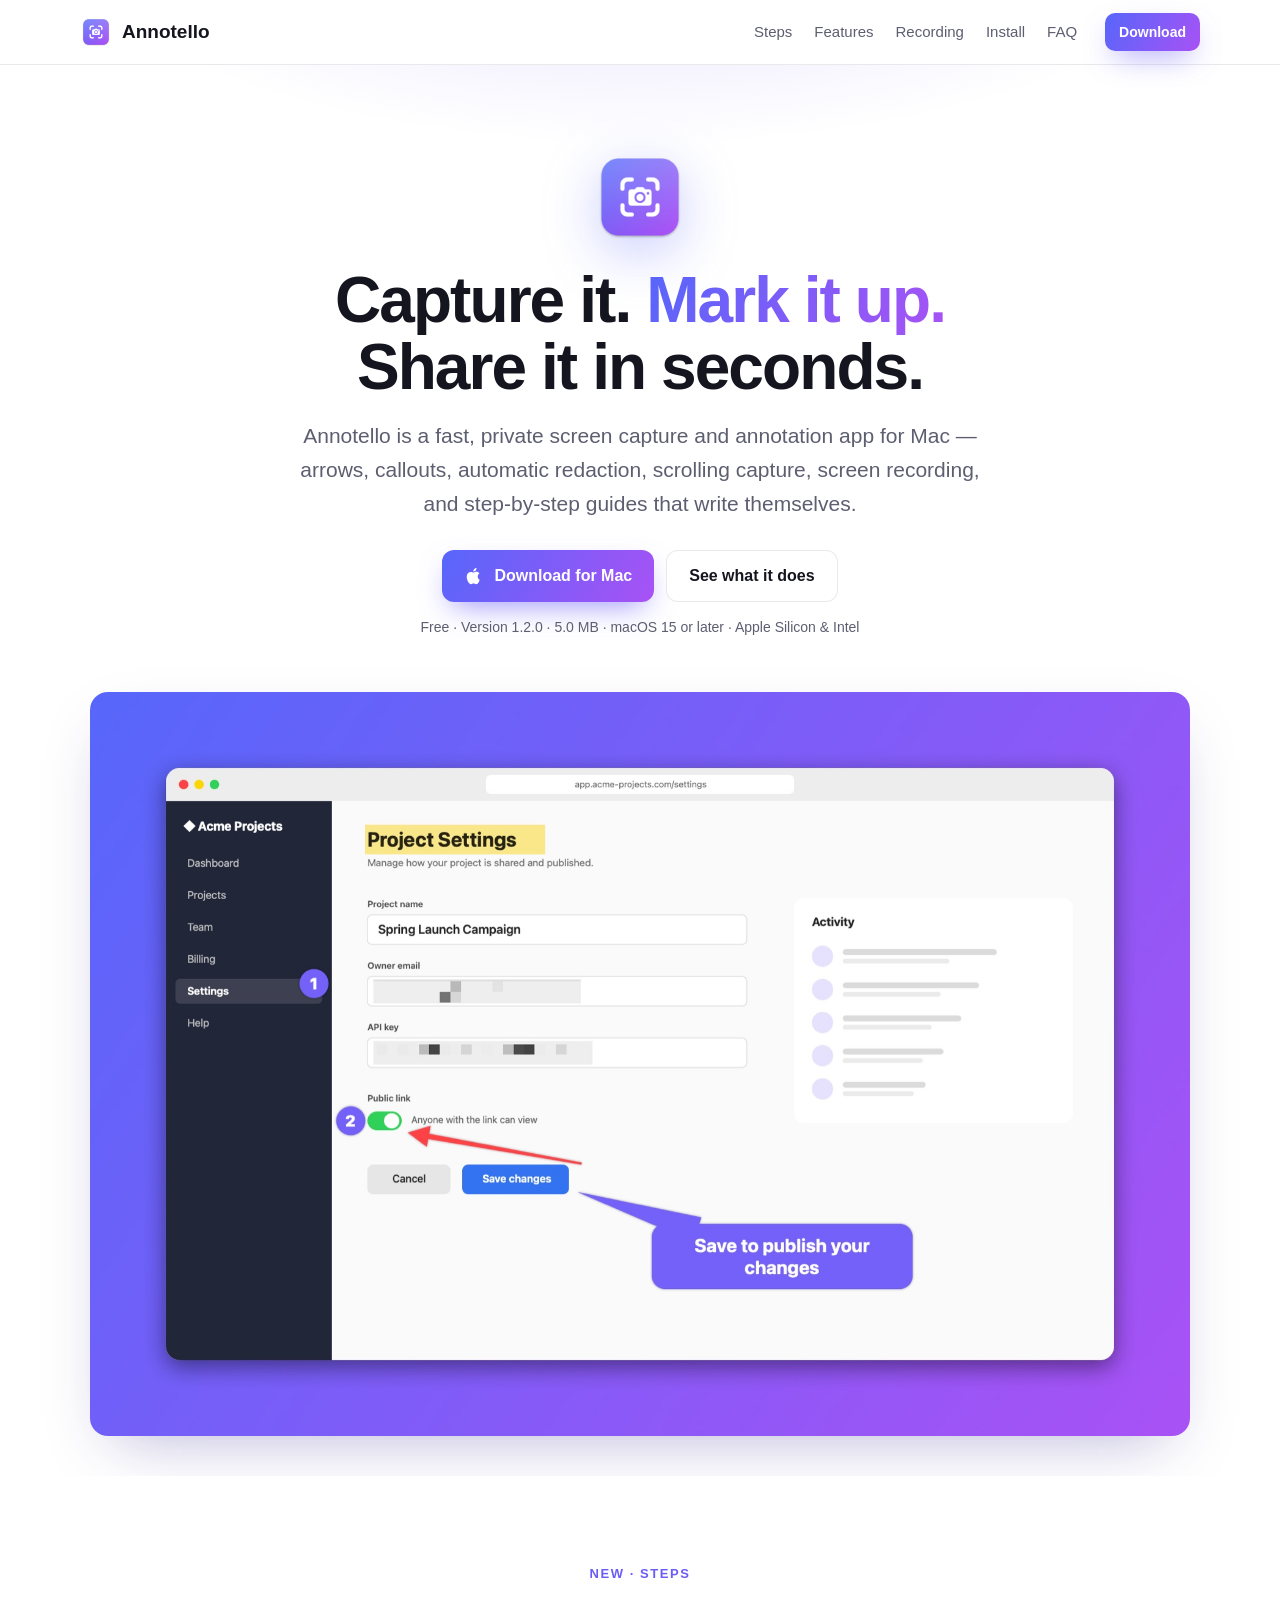
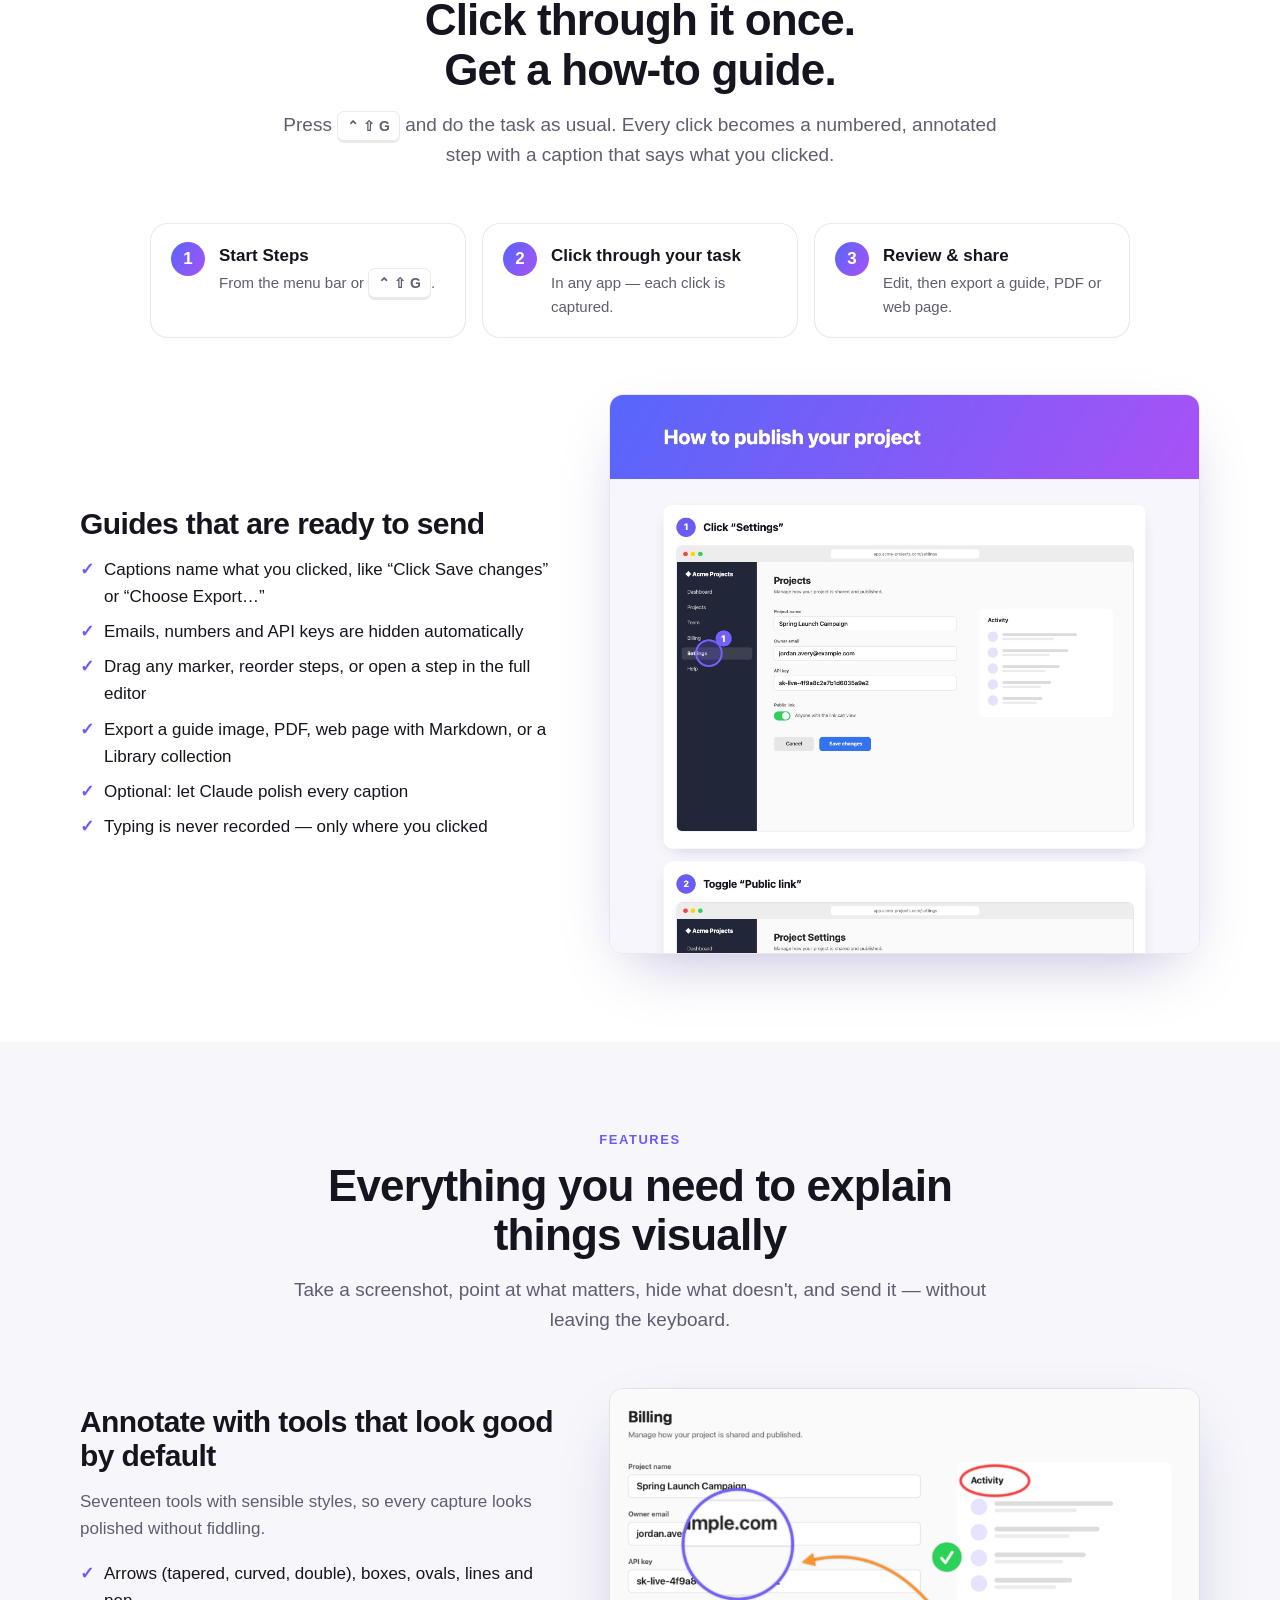
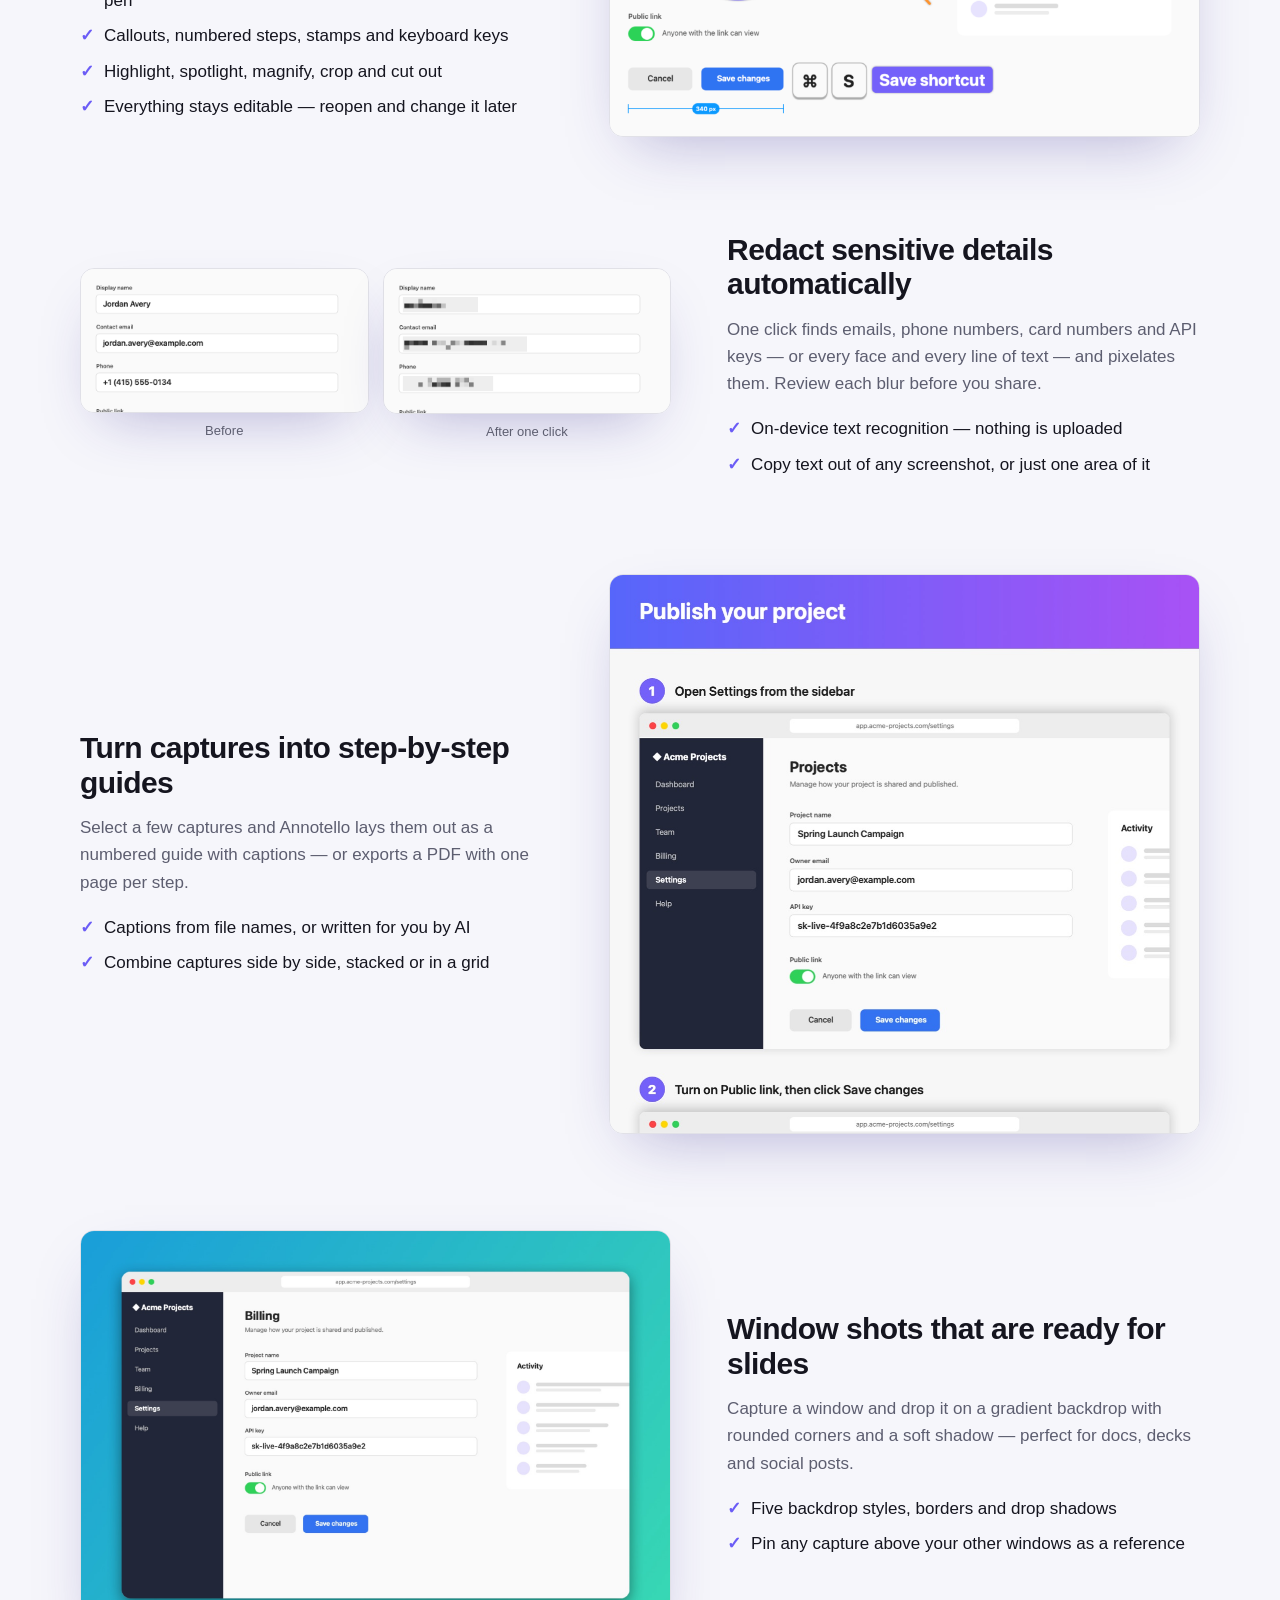
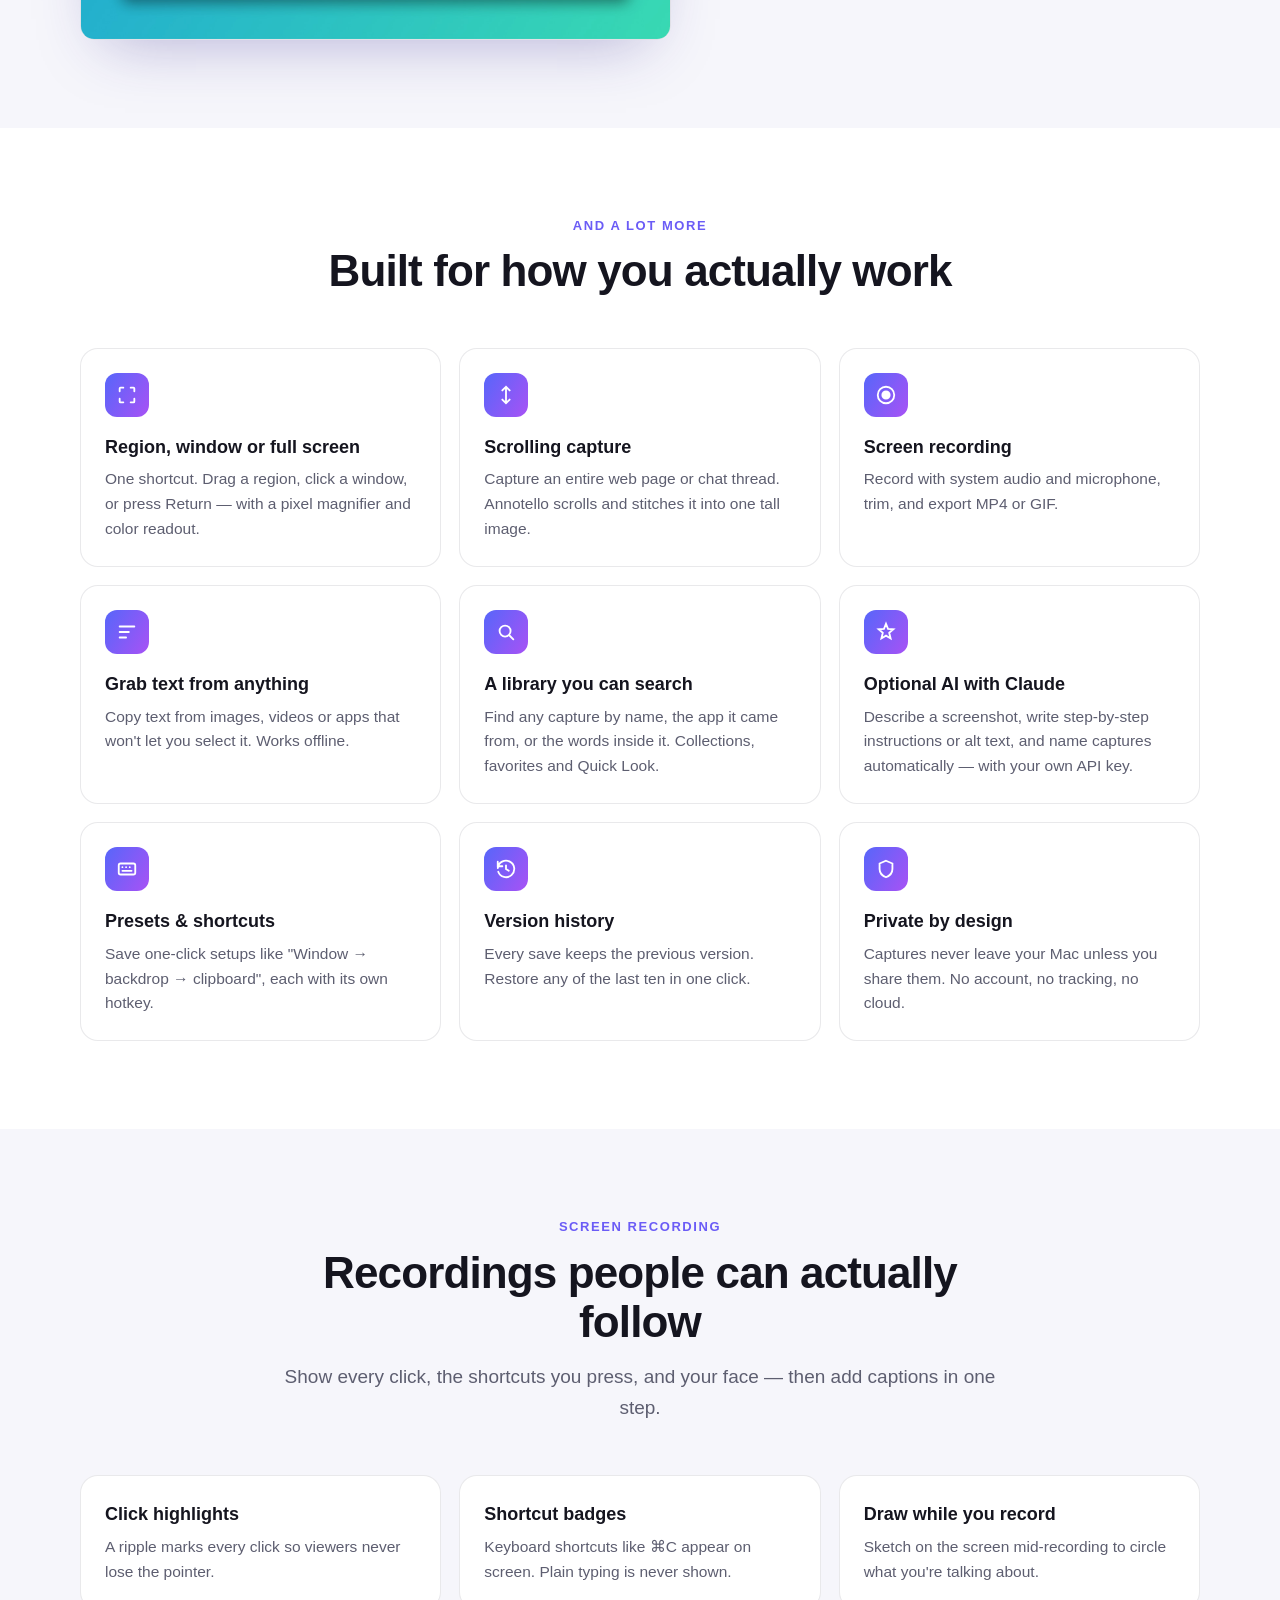
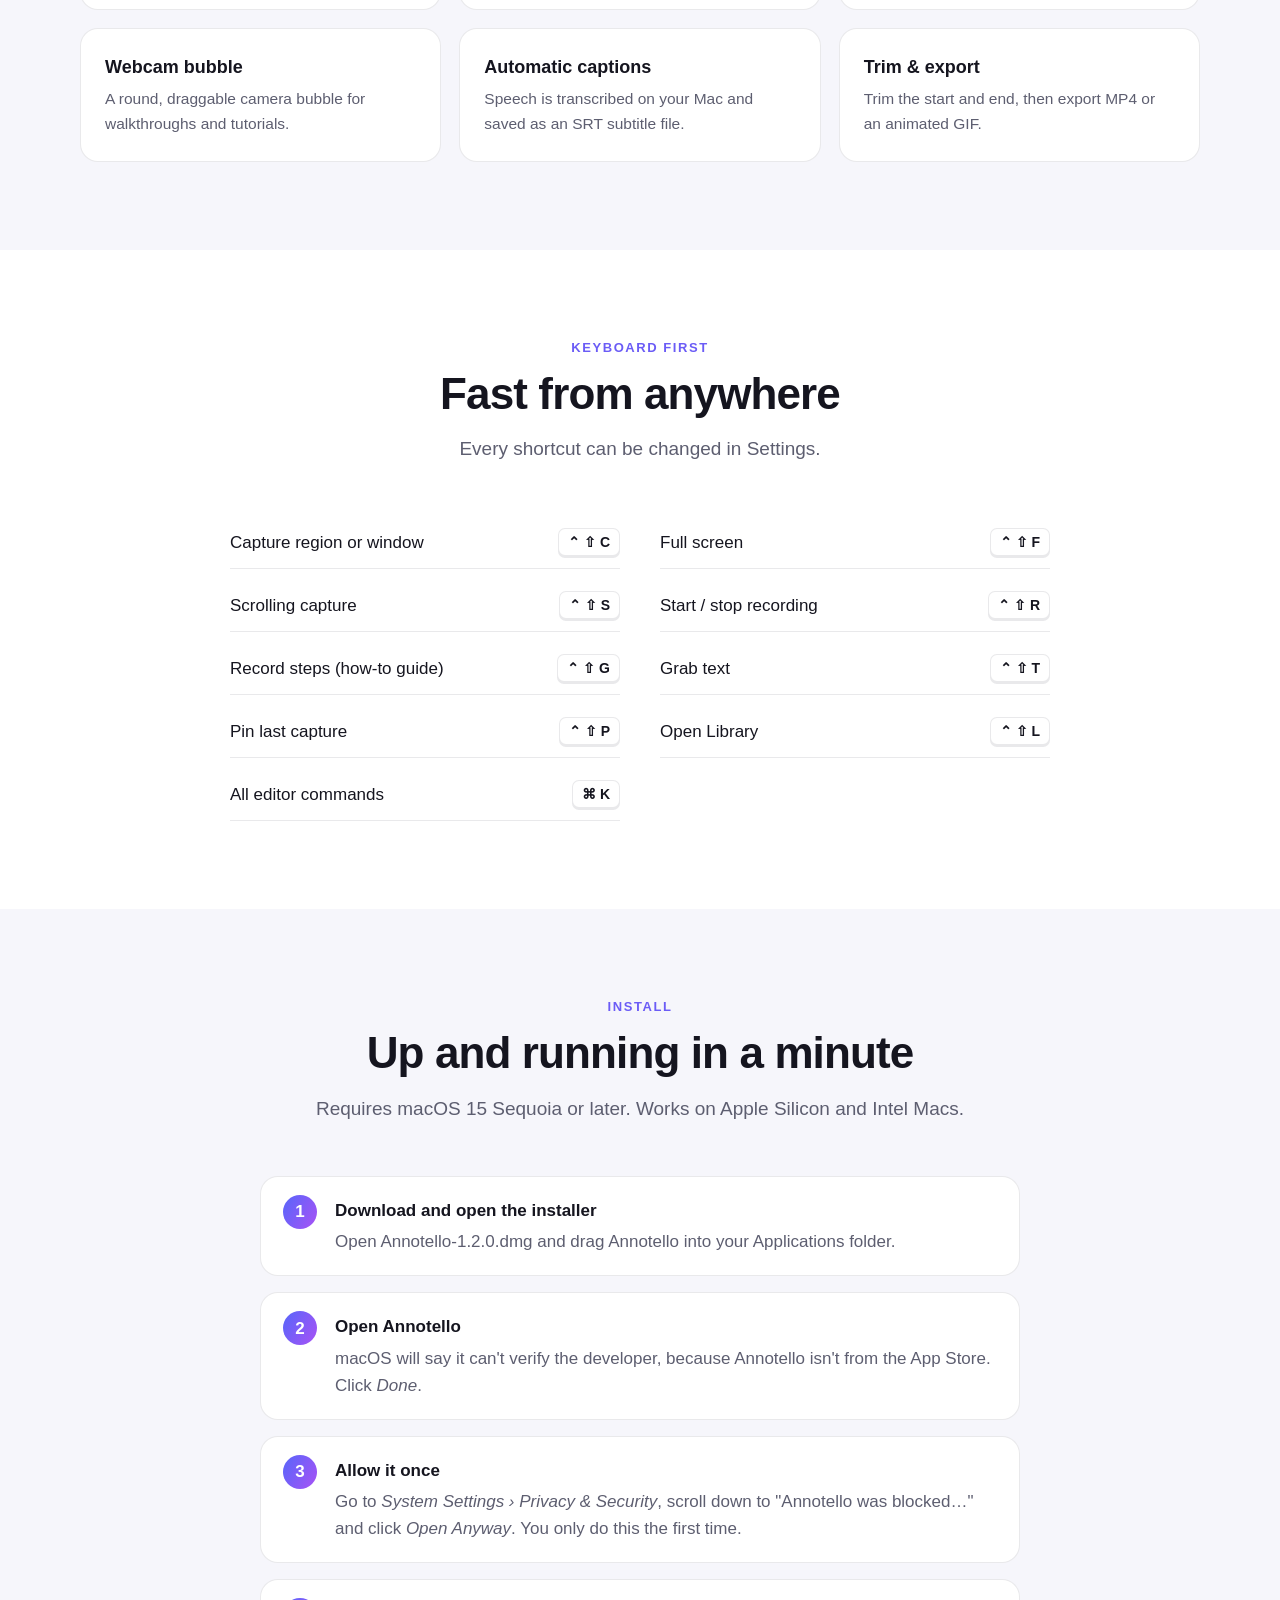
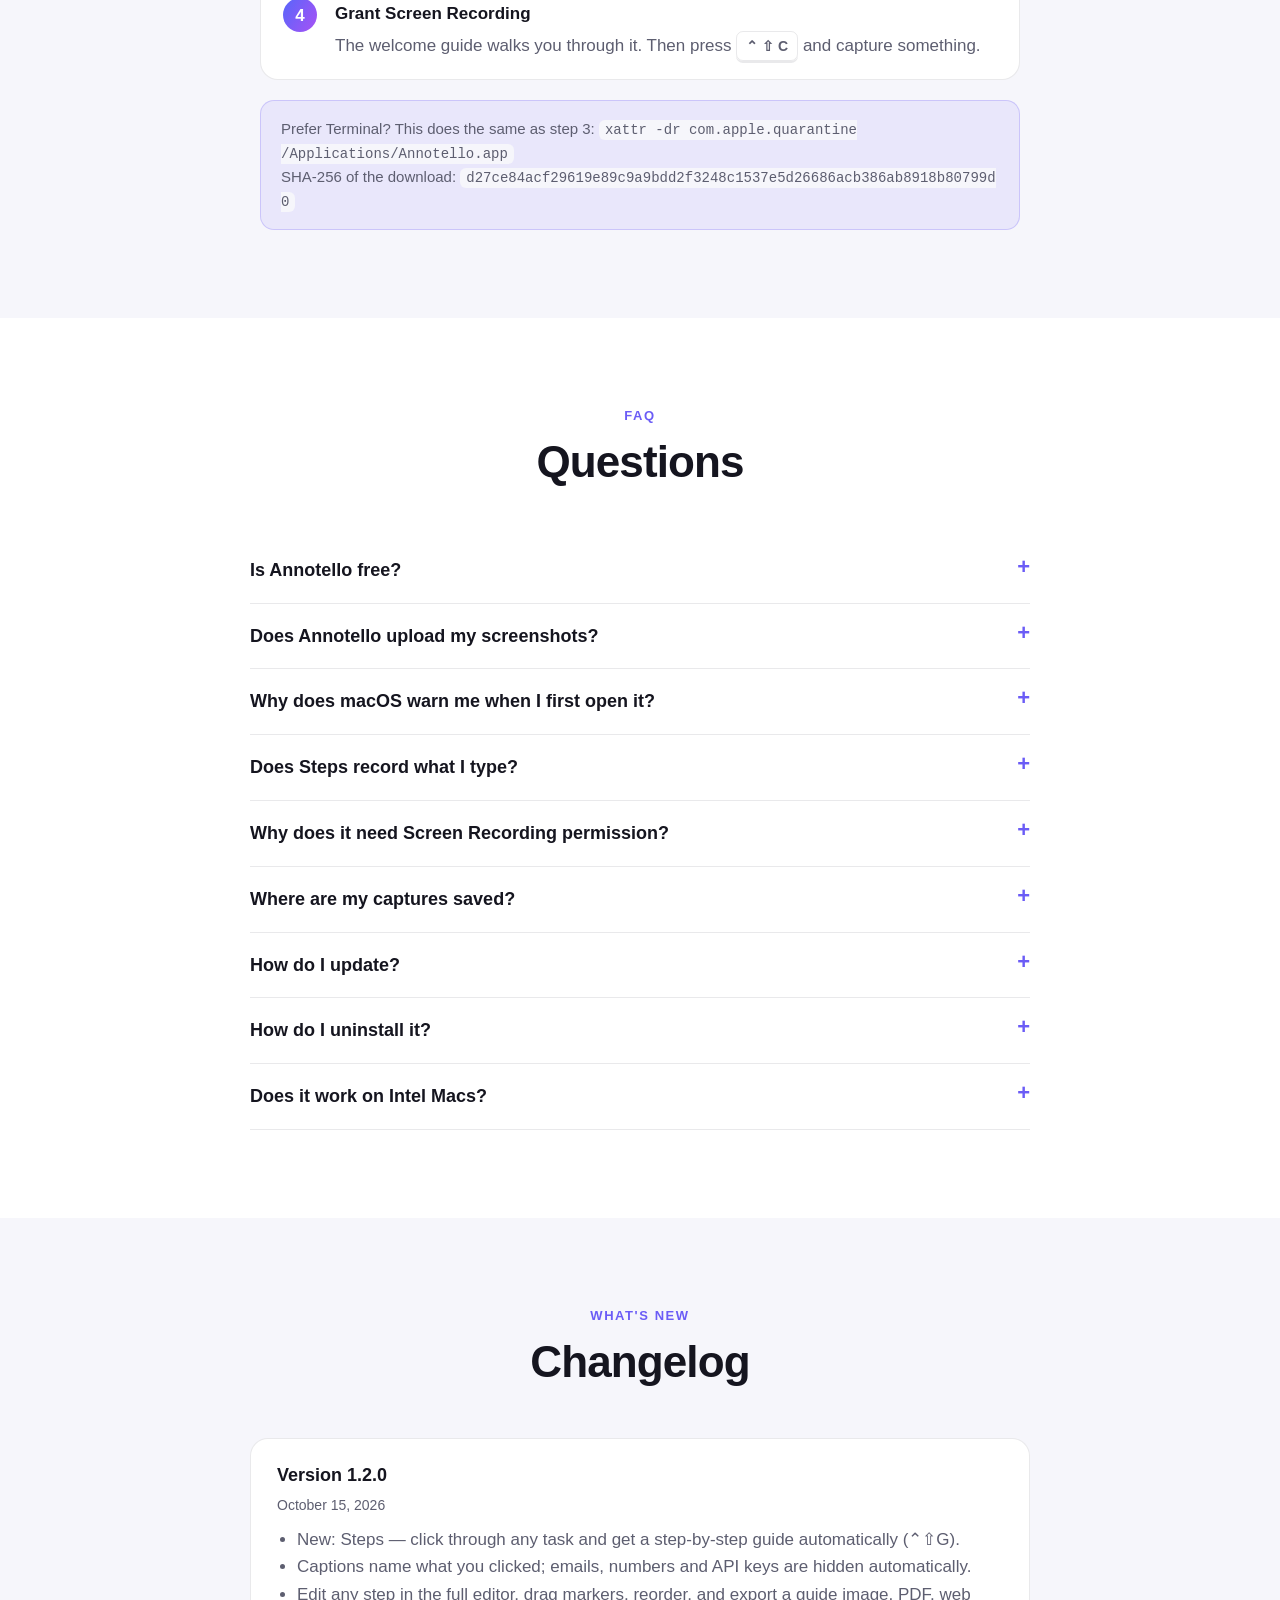
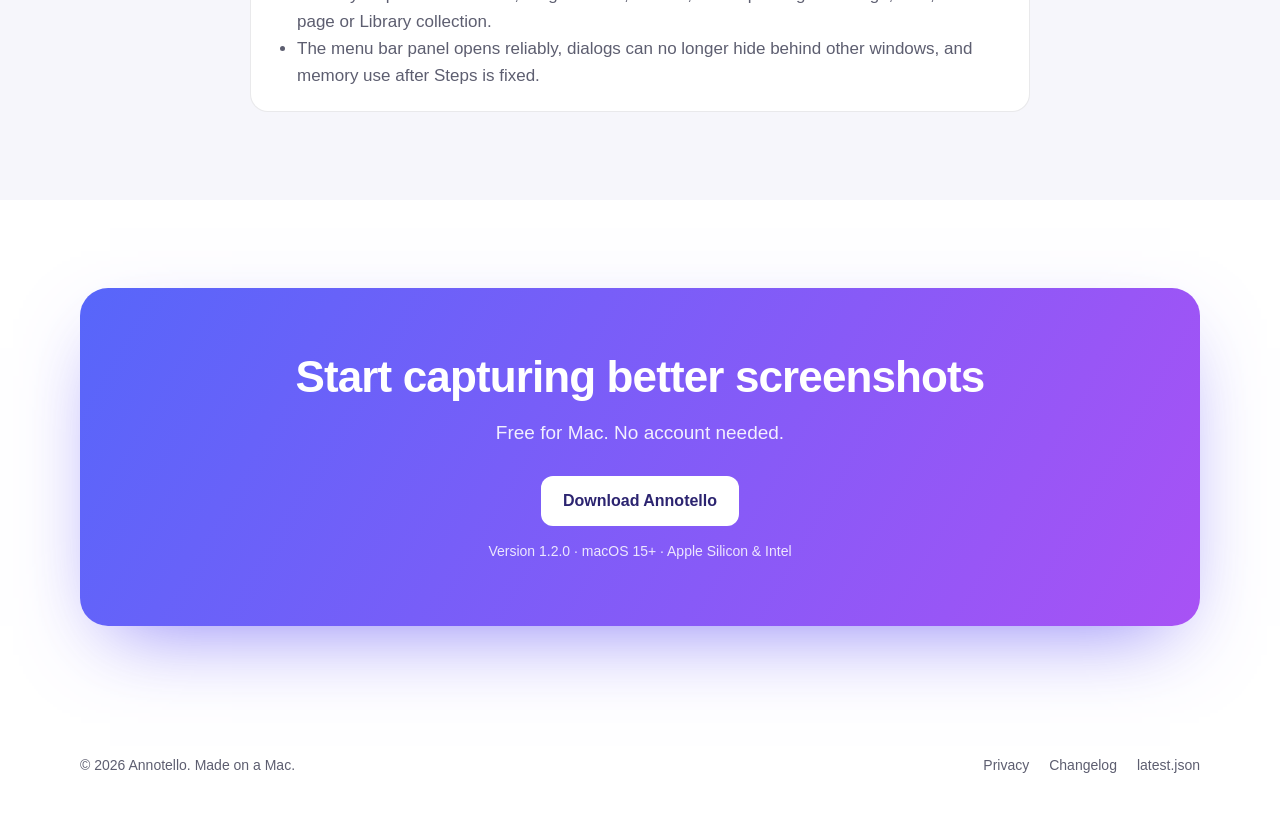
==== index.html @ 599fc61d "Annotello 1.2.0: Steps Co-Authored-By: Claude Opus 5.5 <noreply@anthropic.com>" ====
<!doctype html>
<html lang="en">
<head>
  <meta charset="utf-8">
  <meta name="viewport" content="width=device-width, initial-scale=1">
  <title>Annotello — Screen capture & annotation for Mac</title>
  <meta name="description" content="Annotello is a free Mac app to capture, annotate, redact and record your screen. Arrows, callouts, step numbers, scrolling capture, screen recording with captions, and a searchable library.">
  <meta name="theme-color" content="#6b5cf6">
  <link rel="icon" href="assets/favicon.png">
  <link rel="apple-touch-icon" href="assets/icon.png">
  <meta property="og:title" content="Annotello — Screen capture & annotation for Mac">
  <meta property="og:description" content="Capture, mark up, redact and record your screen. Free for macOS.">
  <meta property="og:image" content="assets/hero.jpg">
  <meta property="og:type" content="website">
  <meta name="twitter:card" content="summary_large_image">
  <link rel="stylesheet" href="styles.css">
</head>
<body>

<header class="nav">
  <div class="wrap">
    <a class="brand" href="#top"><img src="assets/icon.png" alt="">Annotello</a>
    <nav class="nav-links">
      <a href="#steps">Steps</a>
      <a href="#features">Features</a>
      <a href="#recording">Recording</a>
      <a href="#install">Install</a>
      <a href="#faq">FAQ</a>
    </nav>
    <a class="btn btn-primary btn-small dl-link" href="downloads/Annotello-1.2.0.dmg">Download</a>
  </div>
</header>

<main id="top">

  <!-- Hero -->
  <section class="hero">
    <div class="wrap">
      <img class="hero-icon" src="assets/icon.png" alt="Annotello app icon">
      <h1>Capture it. <span class="gradient-text">Mark it up.</span><br>Share it in seconds.</h1>
      <p class="lead">Annotello is a fast, private screen capture and annotation app for Mac — arrows, callouts, automatic redaction, scrolling capture, screen recording, and step-by-step guides that write themselves.</p>
      <div class="hero-actions">
        <a class="btn btn-primary dl-link" href="downloads/Annotello-1.2.0.dmg">
          <svg viewBox="0 0 24 24" fill="currentColor" aria-hidden="true"><path d="M16.4 12.6c0-2.4 2-3.6 2.1-3.7-1.1-1.7-2.9-1.9-3.5-1.9-1.5-.2-2.9.9-3.7.9-.8 0-1.9-.9-3.2-.8-1.6 0-3.2 1-4 2.5-1.7 3-.4 7.4 1.2 9.8.8 1.2 1.8 2.5 3 2.4 1.2 0 1.7-.8 3.1-.8 1.5 0 1.9.8 3.2.8 1.3 0 2.2-1.2 3-2.4.9-1.4 1.3-2.7 1.3-2.8-.1 0-2.5-1-2.5-4zM14 5.4c.7-.8 1.1-1.9 1-3-1 0-2.1.6-2.8 1.4-.6.7-1.2 1.8-1 2.9 1.1.1 2.1-.5 2.8-1.3z"/></svg>
          Download for Mac
        </a>
        <a class="btn" href="#features">See what it does</a>
      </div>
      <div class="meta">Free · Version <span class="dl-version">1.2.0</span> · <span class="dl-size">5.0 MB</span> · macOS 15 or later · Apple Silicon &amp; Intel</div>
      <img class="hero-shot" src="assets/hero.jpg" alt="A settings page annotated in Annotello with numbered steps, a highlighted title, blurred email and API key, an arrow and a callout, on a purple gradient backdrop" width="1800" height="1218">
    </div>
  </section>

  <!-- Steps -->
  <section id="steps">
    <div class="wrap">
      <div class="section-head">
        <div class="eyebrow">New · Steps</div>
        <h2>Click through it once.<br>Get a how-to guide.</h2>
        <p>Press <kbd>⌃ ⇧ G</kbd> and do the task as usual. Every click becomes a numbered, annotated step with a caption that says what you clicked.</p>
      </div>
      <div class="how">
        <div class="how-step"><span>1</span><div><strong>Start Steps</strong><p>From the menu bar or <kbd>⌃ ⇧ G</kbd>.</p></div></div>
        <div class="how-step"><span>2</span><div><strong>Click through your task</strong><p>In any app — each click is captured.</p></div></div>
        <div class="how-step"><span>3</span><div><strong>Review &amp; share</strong><p>Edit, then export a guide, PDF or web page.</p></div></div>
      </div>
      <div class="showcase">
        <div class="text">
          <h3>Guides that are ready to send</h3>
          <ul>
            <li>Captions name what you clicked, like “Click Save changes” or “Choose Export…”</li>
            <li>Emails, numbers and API keys are hidden automatically</li>
            <li>Drag any marker, reorder steps, or open a step in the full editor</li>
            <li>Export a guide image, PDF, web page with Markdown, or a Library collection</li>
            <li>Optional: let Claude polish every caption</li>
            <li>Typing is never recorded — only where you clicked</li>
          </ul>
        </div>
        <img class="shot tall" src="assets/steps.jpg" alt="A how-to guide exported from Annotello Steps: a purple title banner and numbered steps, each with a caption and a screenshot marking the click" loading="lazy">
      </div>
    </div>
  </section>

  <!-- Showcase -->
  <section id="features" class="section-soft">
    <div class="wrap">
      <div class="section-head">
        <div class="eyebrow">Features</div>
        <h2>Everything you need to explain things visually</h2>
        <p>Take a screenshot, point at what matters, hide what doesn't, and send it — without leaving the keyboard.</p>
      </div>

      <div class="showcase">
        <div class="text">
          <h3>Annotate with tools that look good by default</h3>
          <p>Seventeen tools with sensible styles, so every capture looks polished without fiddling.</p>
          <ul>
            <li>Arrows (tapered, curved, double), boxes, ovals, lines and pen</li>
            <li>Callouts, numbered steps, stamps and keyboard keys</li>
            <li>Highlight, spotlight, magnify, crop and cut out</li>
            <li>Everything stays editable — reopen and change it later</li>
          </ul>
        </div>
        <img class="shot" src="assets/annotated.png" alt="Annotated screenshot with steps, arrow and callout" loading="lazy">
      </div>

      <div class="showcase flip">
        <div class="text">
          <h3>Redact sensitive details automatically</h3>
          <p>One click finds emails, phone numbers, card numbers and API keys — or every face and every line of text — and pixelates them. Review each blur before you share.</p>
          <ul>
            <li>On-device text recognition — nothing is uploaded</li>
            <li>Copy text out of any screenshot, or just one area of it</li>
          </ul>
        </div>
        <div class="compare">
          <figure><img class="shot" src="assets/redact-before.png" alt="Account form showing a name, email and phone number" loading="lazy"><figcaption>Before</figcaption></figure>
          <figure><img class="shot" src="assets/redact-after.png" alt="The same form with the name, email and phone pixelated" loading="lazy"><figcaption>After one click</figcaption></figure>
        </div>
      </div>

      <div class="showcase">
        <div class="text">
          <h3>Turn captures into step-by-step guides</h3>
          <p>Select a few captures and Annotello lays them out as a numbered guide with captions — or exports a PDF with one page per step.</p>
          <ul>
            <li>Captions from file names, or written for you by AI</li>
            <li>Combine captures side by side, stacked or in a grid</li>
          </ul>
        </div>
        <img class="shot tall" src="assets/guide.jpg" alt="A two-step guide image generated from screenshots" loading="lazy">
      </div>

      <div class="showcase flip">
        <div class="text">
          <h3>Window shots that are ready for slides</h3>
          <p>Capture a window and drop it on a gradient backdrop with rounded corners and a soft shadow — perfect for docs, decks and social posts.</p>
          <ul>
            <li>Five backdrop styles, borders and drop shadows</li>
            <li>Pin any capture above your other windows as a reference</li>
          </ul>
        </div>
        <img class="shot" src="assets/backdrop.jpg" alt="A window capture on a teal gradient backdrop" loading="lazy">
      </div>
    </div>
  </section>

  <!-- Feature grid -->
  <section>
    <div class="wrap">
      <div class="section-head">
        <div class="eyebrow">And a lot more</div>
        <h2>Built for how you actually work</h2>
      </div>
      <div class="grid">
        <div class="card">
          <div class="icon"><svg viewBox="0 0 24 24" fill="none" stroke="currentColor" stroke-width="2" stroke-linecap="round"><path d="M4 8V5a1 1 0 0 1 1-1h3M16 4h3a1 1 0 0 1 1 1v3M20 16v3a1 1 0 0 1-1 1h-3M8 20H5a1 1 0 0 1-1-1v-3"/></svg></div>
          <h4>Region, window or full screen</h4>
          <p>One shortcut. Drag a region, click a window, or press Return — with a pixel magnifier and color readout.</p>
        </div>
        <div class="card">
          <div class="icon"><svg viewBox="0 0 24 24" fill="none" stroke="currentColor" stroke-width="2" stroke-linecap="round"><path d="M12 3v18M8 7l4-4 4 4M8 17l4 4 4-4"/></svg></div>
          <h4>Scrolling capture</h4>
          <p>Capture an entire web page or chat thread. Annotello scrolls and stitches it into one tall image.</p>
        </div>
        <div class="card">
          <div class="icon"><svg viewBox="0 0 24 24" fill="none" stroke="currentColor" stroke-width="2"><circle cx="12" cy="12" r="9"/><circle cx="12" cy="12" r="4" fill="currentColor"/></svg></div>
          <h4>Screen recording</h4>
          <p>Record with system audio and microphone, trim, and export MP4 or GIF.</p>
        </div>
        <div class="card">
          <div class="icon"><svg viewBox="0 0 24 24" fill="none" stroke="currentColor" stroke-width="2" stroke-linecap="round"><path d="M4 6h16M4 12h10M4 18h7"/></svg></div>
          <h4>Grab text from anything</h4>
          <p>Copy text from images, videos or apps that won't let you select it. Works offline.</p>
        </div>
        <div class="card">
          <div class="icon"><svg viewBox="0 0 24 24" fill="none" stroke="currentColor" stroke-width="2" stroke-linecap="round"><circle cx="11" cy="11" r="6"/><path d="m20 20-4.2-4.2"/></svg></div>
          <h4>A library you can search</h4>
          <p>Find any capture by name, the app it came from, or the words inside it. Collections, favorites and Quick Look.</p>
        </div>
        <div class="card">
          <div class="icon"><svg viewBox="0 0 24 24" fill="none" stroke="currentColor" stroke-width="2" stroke-linecap="round"><path d="M12 3l2.2 5.6L20 9l-4.5 3.8L17 19l-5-3-5 3 1.5-6.2L4 9l5.8-.4z"/></svg></div>
          <h4>Optional AI with Claude</h4>
          <p>Describe a screenshot, write step-by-step instructions or alt text, and name captures automatically — with your own API key.</p>
        </div>
        <div class="card">
          <div class="icon"><svg viewBox="0 0 24 24" fill="none" stroke="currentColor" stroke-width="2" stroke-linecap="round"><rect x="3" y="6" width="18" height="12" rx="2"/><path d="M7 10h.01M11 10h.01M15 10h.01M7 14h10"/></svg></div>
          <h4>Presets &amp; shortcuts</h4>
          <p>Save one-click setups like "Window → backdrop → clipboard", each with its own hotkey.</p>
        </div>
        <div class="card">
          <div class="icon"><svg viewBox="0 0 24 24" fill="none" stroke="currentColor" stroke-width="2" stroke-linecap="round"><path d="M12 8v4l3 2"/><path d="M3.05 11a9 9 0 1 1 .5 4M3 4v5h5"/></svg></div>
          <h4>Version history</h4>
          <p>Every save keeps the previous version. Restore any of the last ten in one click.</p>
        </div>
        <div class="card">
          <div class="icon"><svg viewBox="0 0 24 24" fill="none" stroke="currentColor" stroke-width="2" stroke-linecap="round"><path d="M12 3l7 3v6c0 4.5-3 7.5-7 9-4-1.5-7-4.5-7-9V6z"/></svg></div>
          <h4>Private by design</h4>
          <p>Captures never leave your Mac unless you share them. No account, no tracking, no cloud.</p>
        </div>
      </div>
    </div>
  </section>

  <!-- Recording -->
  <section id="recording" class="section-soft">
    <div class="wrap">
      <div class="section-head">
        <div class="eyebrow">Screen recording</div>
        <h2>Recordings people can actually follow</h2>
        <p>Show every click, the shortcuts you press, and your face — then add captions in one step.</p>
      </div>
      <div class="grid">
        <div class="card"><h4>Click highlights</h4><p>A ripple marks every click so viewers never lose the pointer.</p></div>
        <div class="card"><h4>Shortcut badges</h4><p>Keyboard shortcuts like ⌘C appear on screen. Plain typing is never shown.</p></div>
        <div class="card"><h4>Draw while you record</h4><p>Sketch on the screen mid-recording to circle what you're talking about.</p></div>
        <div class="card"><h4>Webcam bubble</h4><p>A round, draggable camera bubble for walkthroughs and tutorials.</p></div>
        <div class="card"><h4>Automatic captions</h4><p>Speech is transcribed on your Mac and saved as an SRT subtitle file.</p></div>
        <div class="card"><h4>Trim &amp; export</h4><p>Trim the start and end, then export MP4 or an animated GIF.</p></div>
      </div>
    </div>
  </section>

  <!-- Shortcuts -->
  <section>
    <div class="wrap">
      <div class="section-head">
        <div class="eyebrow">Keyboard first</div>
        <h2>Fast from anywhere</h2>
        <p>Every shortcut can be changed in Settings.</p>
      </div>
      <div class="shortcuts">
        <div class="shortcut"><span>Capture region or window</span><kbd>⌃ ⇧ C</kbd></div>
        <div class="shortcut"><span>Full screen</span><kbd>⌃ ⇧ F</kbd></div>
        <div class="shortcut"><span>Scrolling capture</span><kbd>⌃ ⇧ S</kbd></div>
        <div class="shortcut"><span>Start / stop recording</span><kbd>⌃ ⇧ R</kbd></div>
        <div class="shortcut"><span>Record steps (how-to guide)</span><kbd>⌃ ⇧ G</kbd></div>
        <div class="shortcut"><span>Grab text</span><kbd>⌃ ⇧ T</kbd></div>
        <div class="shortcut"><span>Pin last capture</span><kbd>⌃ ⇧ P</kbd></div>
        <div class="shortcut"><span>Open Library</span><kbd>⌃ ⇧ L</kbd></div>
        <div class="shortcut"><span>All editor commands</span><kbd>⌘ K</kbd></div>
      </div>
    </div>
  </section>

  <!-- Install -->
  <section id="install" class="section-soft">
    <div class="wrap">
      <div class="section-head">
        <div class="eyebrow">Install</div>
        <h2>Up and running in a minute</h2>
        <p>Requires macOS 15 Sequoia or later. Works on Apple Silicon and Intel Macs.</p>
      </div>
      <ol class="steps">
        <li><strong>Download and open the installer</strong><p>Open <span class="dl-file">Annotello-1.2.0.dmg</span> and drag Annotello into your Applications folder.</p></li>
        <li><strong>Open Annotello</strong><p>macOS will say it can't verify the developer, because Annotello isn't from the App Store. Click <em>Done</em>.</p></li>
        <li><strong>Allow it once</strong><p>Go to <em>System Settings › Privacy &amp; Security</em>, scroll down to "Annotello was blocked…" and click <em>Open Anyway</em>. You only do this the first time.</p></li>
        <li><strong>Grant Screen Recording</strong><p>The welcome guide walks you through it. Then press <kbd>⌃ ⇧ C</kbd> and capture something.</p></li>
      </ol>
      <div class="note">
        Prefer Terminal? This does the same as step 3: <code>xattr -dr com.apple.quarantine /Applications/Annotello.app</code><br>
        SHA-256 of the download: <code class="checksum dl-sha">see latest.json</code>
      </div>
    </div>
  </section>

  <!-- FAQ -->
  <section id="faq">
    <div class="wrap">
      <div class="section-head">
        <div class="eyebrow">FAQ</div>
        <h2>Questions</h2>
      </div>
      <div class="faq">
        <details><summary>Is Annotello free?</summary><p>Yes. There's no account, subscription or trial.</p></details>
        <details><summary>Does Annotello upload my screenshots?</summary><p>No. Captures, recordings, text recognition, redaction and captions all happen on your Mac. The only exceptions are features you turn on yourself: AI actions (sent to Anthropic using your own API key) and "Upload &amp; Copy Link" (sent to Imgur).</p></details>
        <details><summary>Why does macOS warn me when I first open it?</summary><p>Apps that aren't distributed through the App Store or notarized by Apple show this warning the first time. Approve it once in System Settings › Privacy &amp; Security › Open Anyway, as described in the install steps.</p></details>
        <details><summary>Does Steps record what I type?</summary><p>No. Steps captures a screenshot when you click and notes which button, menu or field you clicked. It never records keystrokes or the contents of text fields. With Accessibility permission allowed, captions can name what you clicked; without it they simply say which app you clicked in.</p></details>
        <details><summary>Why does it need Screen Recording permission?</summary><p>macOS requires it for any app that captures the screen. Microphone, Camera, Accessibility and Speech Recognition are optional and only used for the features that need them.</p></details>
        <details><summary>Where are my captures saved?</summary><p>In <em>Pictures › Annotello</em> by default. You can change the folder — including to iCloud Drive — in Settings.</p></details>
        <details><summary>How do I update?</summary><p>Download the new version and replace the app in Applications. Your captures, settings and permissions are kept.</p></details>
        <details><summary>How do I uninstall it?</summary><p>Quit Annotello and drag it from Applications to the Trash. Your captures stay in Pictures › Annotello until you delete them.</p></details>
        <details><summary>Does it work on Intel Macs?</summary><p>Yes — the download runs natively on both Apple Silicon and Intel. macOS 15 Sequoia or later is required.</p></details>
      </div>
    </div>
  </section>

  <!-- Changelog -->
  <section id="changelog" class="section-soft">
    <div class="wrap">
      <div class="section-head">
        <div class="eyebrow">What's new</div>
        <h2>Changelog</h2>
      </div>
      <div class="changelog">
        <div class="release">
          <h4>Version <span class="dl-version">1.2.0</span></h4>
          <div class="date dl-date">October 2026</div>
          <ul class="dl-notes">
            <li>First public release of Annotello.</li>
            <li>Capture presets, screen-recording extras (clicks, keys, webcam, drawing) and automatic captions.</li>
            <li>Step guides, Measure tool, ⌘K command palette and version history.</li>
          </ul>
        </div>
      </div>
    </div>
  </section>

  <!-- CTA -->
  <section class="cta">
    <div class="wrap">
      <div class="cta-box">
        <h2>Start capturing better screenshots</h2>
        <p>Free for Mac. No account needed.</p>
        <a class="btn dl-link" href="downloads/Annotello-1.2.0.dmg">Download Annotello</a>
        <div class="meta">Version <span class="dl-version">1.2.0</span> · macOS 15+ · Apple Silicon &amp; Intel</div>
      </div>
    </div>
  </section>
</main>

<footer>
  <div class="wrap">
    <div>© <span id="year">2026</span> Annotello. Made on a Mac.</div>
    <nav>
      <a href="#faq">Privacy</a>
      <a href="#changelog">Changelog</a>
      <a href="latest.json">latest.json</a>
    </nav>
  </div>
</footer>

<script>
  // The download buttons, version and checksum come from latest.json (written by scripts/release.sh),
  // so publishing a new version never requires editing this page.
  document.getElementById('year').textContent = new Date().getFullYear();
  fetch('latest.json', { cache: 'no-store' })
    .then(r => r.ok ? r.json() : Promise.reject(r.status))
    .then(info => {
      document.querySelectorAll('.dl-link').forEach(a => a.href = info.url);
      document.querySelectorAll('.dl-version').forEach(el => el.textContent = info.version);
      document.querySelectorAll('.dl-size').forEach(el => el.textContent = info.size);
      document.querySelectorAll('.dl-file').forEach(el => el.textContent = info.url.split('/').pop());
      document.querySelectorAll('.dl-sha').forEach(el => el.textContent = info.sha256);
      document.querySelectorAll('.dl-date').forEach(el => el.textContent =
        new Date(info.date).toLocaleDateString(undefined, { year: 'numeric', month: 'long', day: 'numeric' }));
      if (Array.isArray(info.notes) && info.notes.length) {
        document.querySelectorAll('.dl-notes').forEach(ul => {
          ul.replaceChildren(...info.notes.map(n => Object.assign(document.createElement('li'), { textContent: n })));
        });
      }
    })
    .catch(() => {});
</script>
</body>
</html>
---- styles.css ----
:root {
  --bg: #ffffff;
  --bg-soft: #f6f6fb;
  --card: #ffffff;
  --text: #15151f;
  --muted: #5d5e70;
  --line: rgba(20, 20, 40, 0.09);
  --brand-1: #5766fa;
  --brand-2: #a852f5;
  --brand: linear-gradient(120deg, var(--brand-1), var(--brand-2));
  --accent: #6b5cf6;
  --shadow: 0 24px 60px -24px rgba(48, 36, 140, 0.35);
  --radius: 18px;
  color-scheme: light;
}

@media (prefers-color-scheme: dark) {
  :root {
    --bg: #0c0c14;
    --bg-soft: #13131e;
    --card: #181826;
    --text: #f2f2f8;
    --muted: #a3a4b8;
    --line: rgba(255, 255, 255, 0.09);
    --shadow: 0 24px 60px -24px rgba(0, 0, 0, 0.7);
    color-scheme: dark;
  }
}

* { box-sizing: border-box; }
html { scroll-behavior: smooth; }
@media (prefers-reduced-motion: reduce) { html { scroll-behavior: auto; } }

body {
  margin: 0;
  background: var(--bg);
  color: var(--text);
  font: 17px/1.6 -apple-system, BlinkMacSystemFont, "SF Pro Text", "Segoe UI", Inter, Roboto, sans-serif;
  -webkit-font-smoothing: antialiased;
}

a { color: var(--accent); text-decoration: none; }
a:hover { text-decoration: underline; }
img { max-width: 100%; height: auto; display: block; }
.wrap { width: min(1120px, 100% - 40px); margin: 0 auto; }

/* Nav */
.nav {
  position: sticky; top: 0; z-index: 10;
  backdrop-filter: saturate(180%) blur(16px);
  background: color-mix(in srgb, var(--bg) 78%, transparent);
  border-bottom: 1px solid var(--line);
}
.nav .wrap { display: flex; align-items: center; gap: 28px; height: 64px; }
.brand { display: flex; align-items: center; gap: 10px; font-weight: 700; font-size: 19px; color: var(--text); }
.brand:hover { text-decoration: none; }
.brand img { width: 32px; height: 32px; }
.nav-links { display: flex; gap: 22px; margin-left: auto; font-size: 15px; }
.nav-links a { color: var(--muted); }
.nav-links a:hover { color: var(--text); text-decoration: none; }
@media (max-width: 760px) { .nav-links { display: none; } .nav .btn { margin-left: auto; } }

/* Buttons */
.btn {
  display: inline-flex; align-items: center; gap: 10px;
  padding: 12px 22px; border-radius: 12px; font-weight: 650; font-size: 16px;
  border: 1px solid var(--line); color: var(--text); background: var(--card);
  transition: transform .15s ease, box-shadow .15s ease;
}
.btn:hover { text-decoration: none; transform: translateY(-1px); }
.btn-primary { background: var(--brand); color: #fff; border: 0; box-shadow: 0 12px 30px -10px rgba(107, 92, 246, .7); }
.btn-small { padding: 8px 14px; font-size: 14px; border-radius: 10px; }
.btn svg { width: 20px; height: 20px; }

/* Hero */
.hero { position: relative; padding: 84px 0 40px; text-align: center; overflow: hidden; }
.hero::before {
  content: ""; position: absolute; inset: -40% -20% auto; height: 760px; z-index: -1;
  background: radial-gradient(closest-side, rgba(107, 92, 246, .22), transparent 70%),
              radial-gradient(closest-side at 70% 40%, rgba(168, 82, 245, .18), transparent 70%);
}
.hero-icon { width: 96px; height: 96px; margin: 0 auto 22px; filter: drop-shadow(0 14px 28px rgba(87, 102, 250, .35)); }
.hero h1 { font-size: clamp(38px, 6vw, 64px); line-height: 1.05; letter-spacing: -0.03em; margin: 0 0 18px; }
.gradient-text { background: var(--brand); -webkit-background-clip: text; background-clip: text; color: transparent; }
.hero p.lead { font-size: clamp(18px, 2.2vw, 21px); color: var(--muted); max-width: 680px; margin: 0 auto 30px; }
.hero-actions { display: flex; gap: 12px; justify-content: center; flex-wrap: wrap; }
.meta { margin-top: 14px; font-size: 14px; color: var(--muted); }
.hero-shot { margin: 54px auto 0; border-radius: var(--radius); box-shadow: var(--shadow); width: min(1100px, 100%); }

/* Sections */
section { padding: 88px 0; }
.section-soft { background: var(--bg-soft); }
.eyebrow { font-size: 13px; font-weight: 700; letter-spacing: .12em; text-transform: uppercase; color: var(--accent); margin-bottom: 10px; }
h2 { font-size: clamp(30px, 4vw, 44px); line-height: 1.12; letter-spacing: -0.02em; margin: 0 0 16px; }
.section-head { max-width: 720px; margin: 0 auto 52px; text-align: center; }
.section-head p { color: var(--muted); font-size: 19px; margin: 0; }

/* Showcase rows */
.showcase { display: grid; grid-template-columns: 1fr 1.25fr; gap: 56px; align-items: center; margin-bottom: 96px; }
.showcase:last-child { margin-bottom: 0; }
.showcase.flip { grid-template-columns: 1.25fr 1fr; }
.showcase.flip .text { order: 2; }
.showcase h3 { font-size: 30px; line-height: 1.15; letter-spacing: -0.02em; margin: 0 0 14px; }
.showcase p { color: var(--muted); margin: 0 0 18px; }
.showcase ul { margin: 0; padding: 0; list-style: none; display: grid; gap: 8px; }
.showcase li { display: flex; gap: 10px; align-items: baseline; }
.showcase li::before { content: "✓"; color: var(--accent); font-weight: 800; }
.shot { border-radius: 14px; box-shadow: var(--shadow); border: 1px solid var(--line); }
.shot.tall { max-height: 560px; width: 100%; object-fit: cover; object-position: top; }
.compare { display: grid; grid-template-columns: 1fr 1fr; gap: 14px; }
.compare figure { margin: 0; }
.compare figcaption { font-size: 13px; color: var(--muted); text-align: center; margin-top: 8px; }
@media (max-width: 860px) {
  .showcase, .showcase.flip { grid-template-columns: 1fr; gap: 28px; margin-bottom: 64px; }
  .showcase.flip .text { order: 0; }
}

/* Feature grid */
.grid { display: grid; grid-template-columns: repeat(3, 1fr); gap: 18px; }
@media (max-width: 900px) { .grid { grid-template-columns: repeat(2, 1fr); } }
@media (max-width: 580px) { .grid { grid-template-columns: 1fr; } }
.card {
  background: var(--card); border: 1px solid var(--line); border-radius: var(--radius);
  padding: 24px; transition: transform .15s ease, box-shadow .15s ease;
}
.card:hover { transform: translateY(-2px); box-shadow: var(--shadow); }
.card .icon {
  width: 44px; height: 44px; border-radius: 12px; display: grid; place-items: center;
  background: var(--brand); color: #fff; margin-bottom: 16px;
}
.card .icon svg { width: 22px; height: 22px; }
.card h4 { font-size: 18px; margin: 0 0 6px; }
.card p { color: var(--muted); font-size: 15.5px; margin: 0; }

/* Shortcuts */
.shortcuts { display: grid; grid-template-columns: repeat(2, 1fr); gap: 10px 40px; max-width: 820px; margin: 0 auto; }
@media (max-width: 640px) { .shortcuts { grid-template-columns: 1fr; } }
.shortcut { display: flex; justify-content: space-between; align-items: center; padding: 12px 0; border-bottom: 1px solid var(--line); }
kbd {
  font: 600 14px/1 ui-rounded, -apple-system, sans-serif; padding: 6px 9px; border-radius: 7px;
  background: var(--card); border: 1px solid var(--line); box-shadow: 0 2px 0 var(--line); white-space: nowrap;
}

/* Install */
.steps { counter-reset: step; display: grid; gap: 16px; max-width: 760px; margin: 0 auto; padding: 0; list-style: none; }
.steps li {
  counter-increment: step; position: relative; padding: 20px 22px 20px 74px;
  background: var(--card); border: 1px solid var(--line); border-radius: var(--radius);
}
.steps li::before {
  content: counter(step); position: absolute; left: 22px; top: 18px; width: 34px; height: 34px; border-radius: 50%;
  background: var(--brand); color: #fff; font-weight: 800; display: grid; place-items: center;
}
.steps strong { display: block; margin-bottom: 4px; }
.steps p { margin: 0; color: var(--muted); }
.note {
  max-width: 760px; margin: 20px auto 0; padding: 16px 20px; border-radius: 14px; font-size: 15px; color: var(--muted);
  background: color-mix(in srgb, var(--accent) 9%, transparent); border: 1px solid color-mix(in srgb, var(--accent) 25%, transparent);
}
code { font: 14px/1.5 ui-monospace, SFMono-Regular, Menlo, monospace; background: var(--bg-soft); padding: 2px 6px; border-radius: 6px; }

/* FAQ */
.faq { max-width: 780px; margin: 0 auto; }
details { border-bottom: 1px solid var(--line); padding: 18px 0; }
summary { cursor: pointer; font-weight: 650; font-size: 18px; list-style: none; display: flex; justify-content: space-between; gap: 16px; }
summary::-webkit-details-marker { display: none; }
summary::after { content: "+"; color: var(--accent); font-size: 22px; line-height: 1; }
details[open] summary::after { content: "–"; }
details p { color: var(--muted); margin: 12px 0 0; }

/* CTA + footer */
.cta { text-align: center; }
.cta-box {
  border-radius: 28px; padding: 64px 24px; color: #fff; background: var(--brand);
  box-shadow: 0 30px 80px -30px rgba(107, 92, 246, .8);
}
.cta-box h2 { color: #fff; }
.cta-box p { opacity: .9; margin: 0 0 28px; font-size: 19px; }
.cta-box .btn { background: #fff; color: #2c2470; border: 0; }
.cta-box .meta { color: rgba(255, 255, 255, .85); }
footer { padding: 40px 0 56px; color: var(--muted); font-size: 14px; }
footer .wrap { display: flex; flex-wrap: wrap; gap: 14px 28px; justify-content: space-between; align-items: center; }
footer nav { display: flex; gap: 20px; }
footer a { color: var(--muted); }
.changelog { max-width: 780px; margin: 0 auto; }
.release { background: var(--card); border: 1px solid var(--line); border-radius: var(--radius); padding: 22px 26px; }
.release h4 { margin: 0 0 4px; font-size: 18px; }
.release .date { color: var(--muted); font-size: 14px; margin-bottom: 10px; }
.release ul { margin: 0; padding-left: 20px; color: var(--muted); }
.checksum { word-break: break-all; }

/* Steps: 1-2-3 */
.how { display: grid; grid-template-columns: repeat(3, 1fr); gap: 16px; max-width: 980px; margin: 0 auto 56px; }
@media (max-width: 760px) { .how { grid-template-columns: 1fr; } }
.how-step { display: flex; gap: 14px; align-items: flex-start; background: var(--card); border: 1px solid var(--line); border-radius: var(--radius); padding: 18px 20px; }
.how-step > span {
  flex: none; width: 34px; height: 34px; border-radius: 50%; background: var(--brand); color: #fff;
  font-weight: 800; display: grid; place-items: center;
}
.how-step strong { display: block; }
.how-step p { margin: 2px 0 0; color: var(--muted); font-size: 15px; }
#steps .showcase { margin-bottom: 0; }
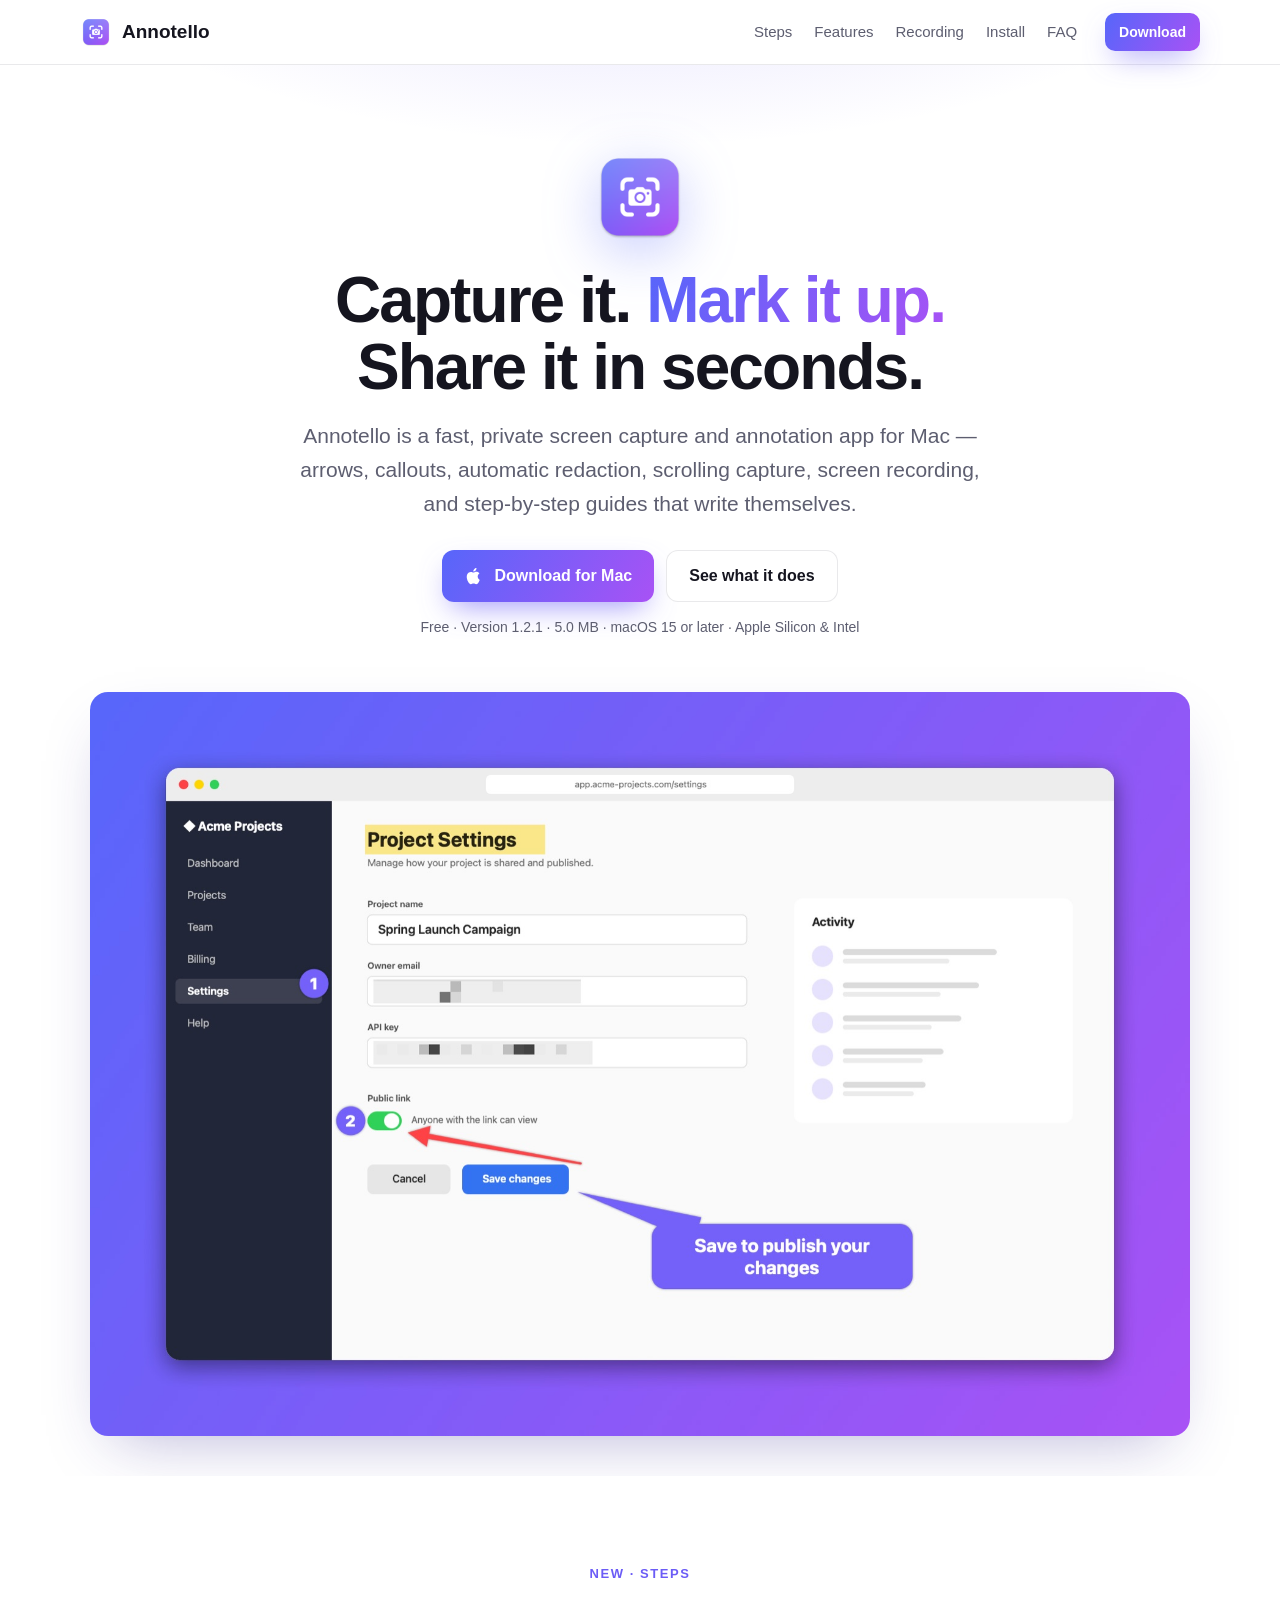
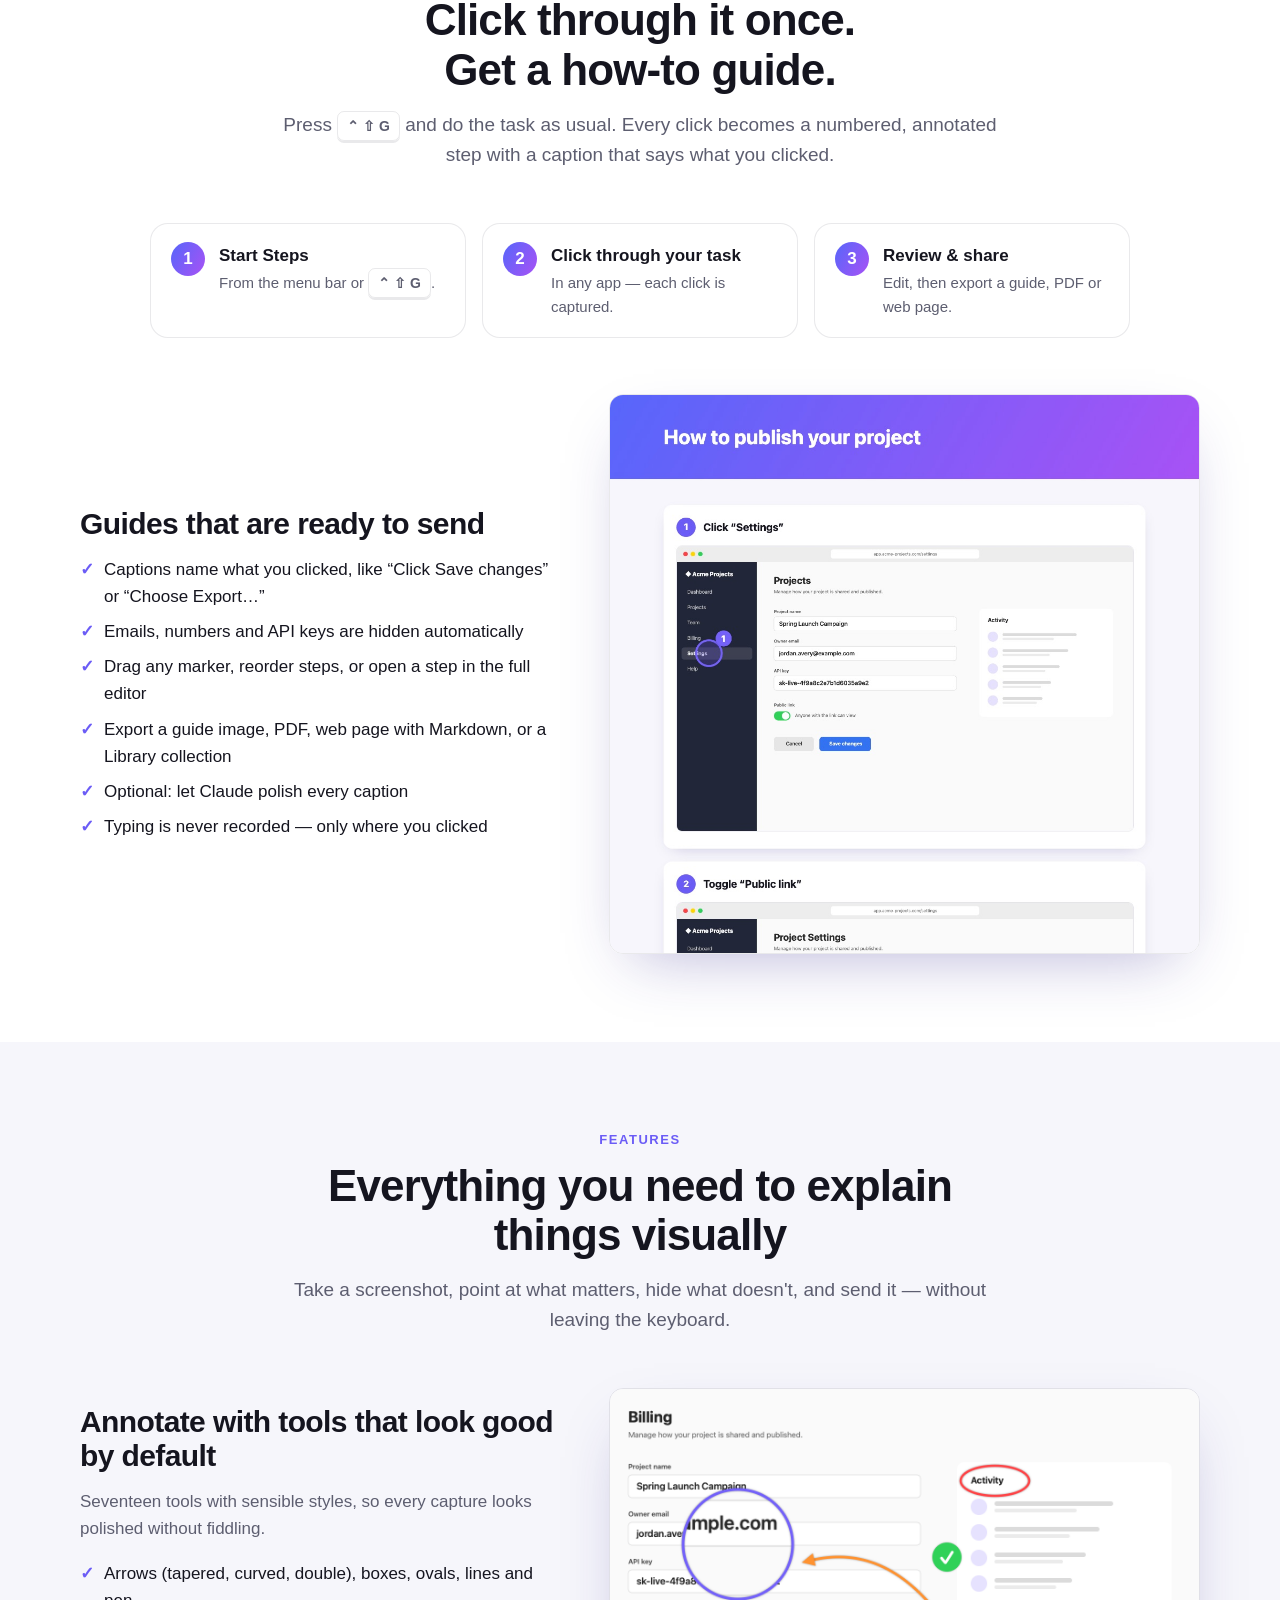
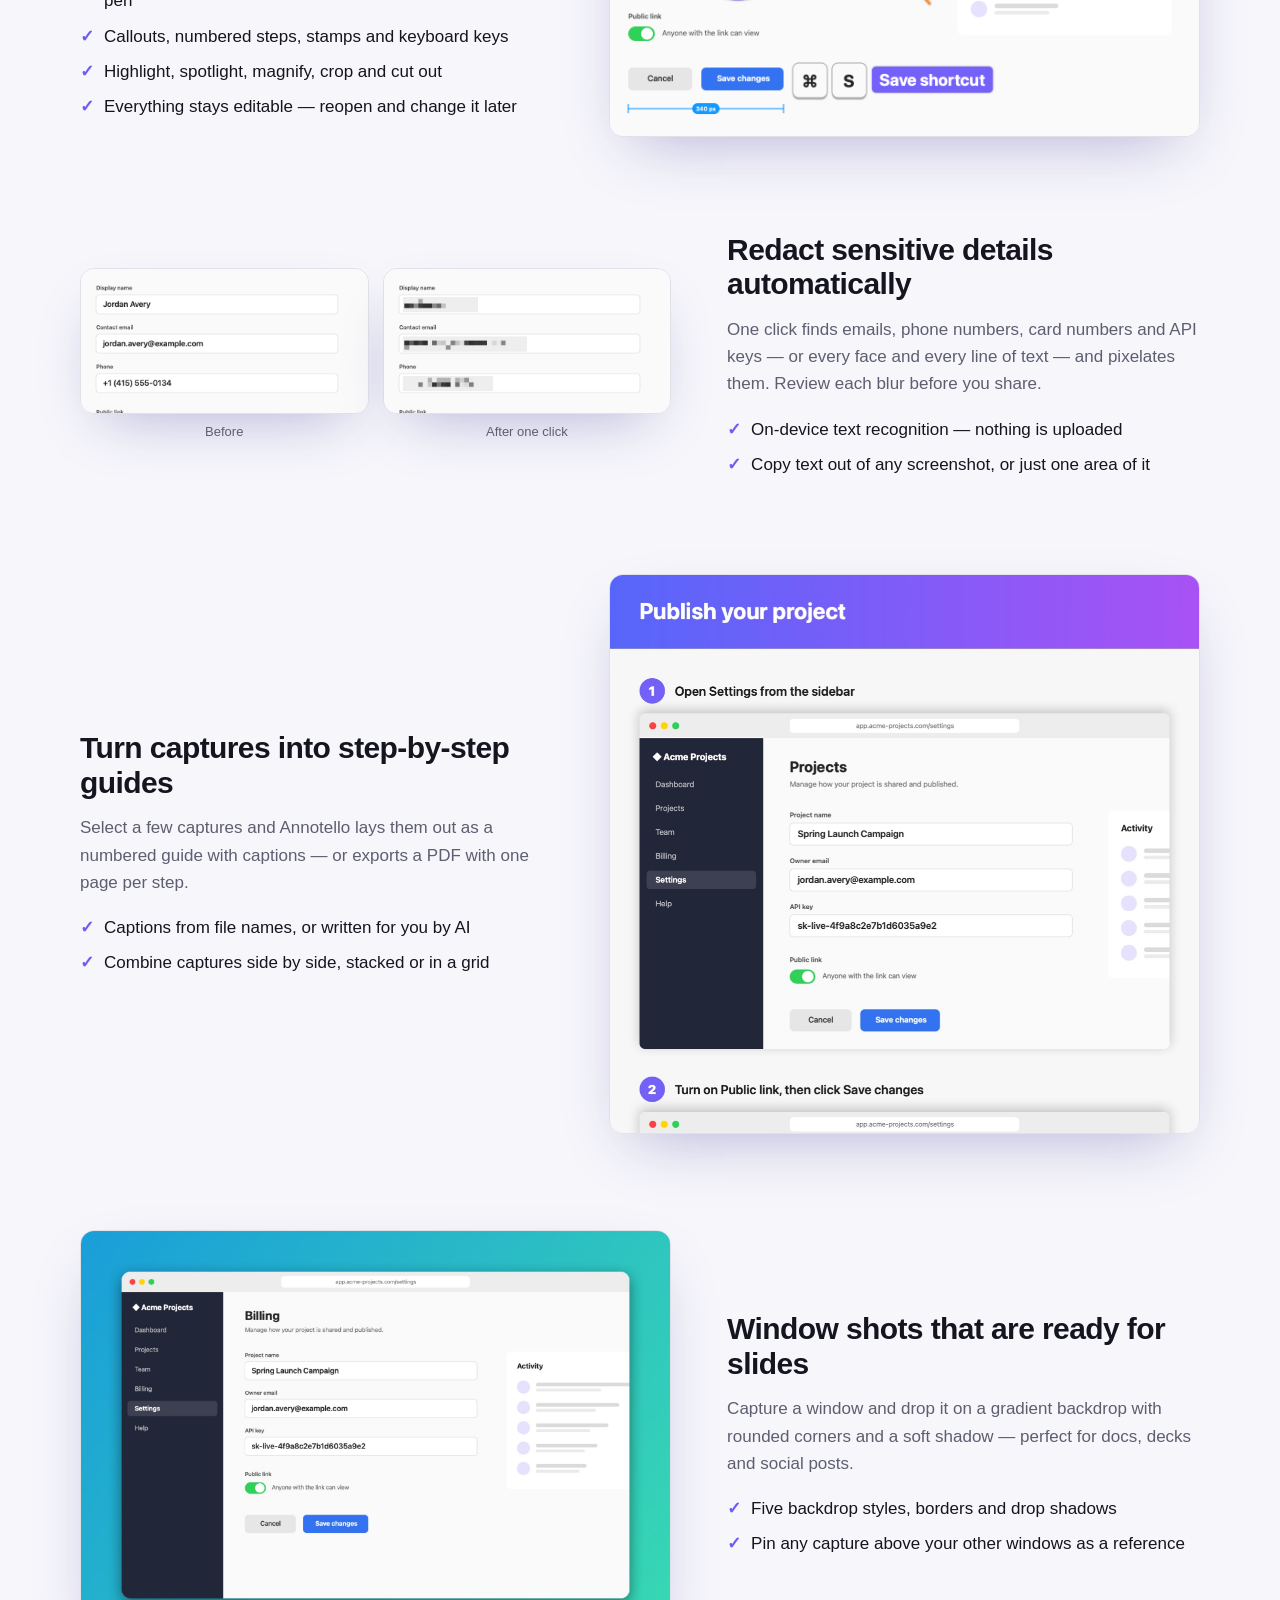
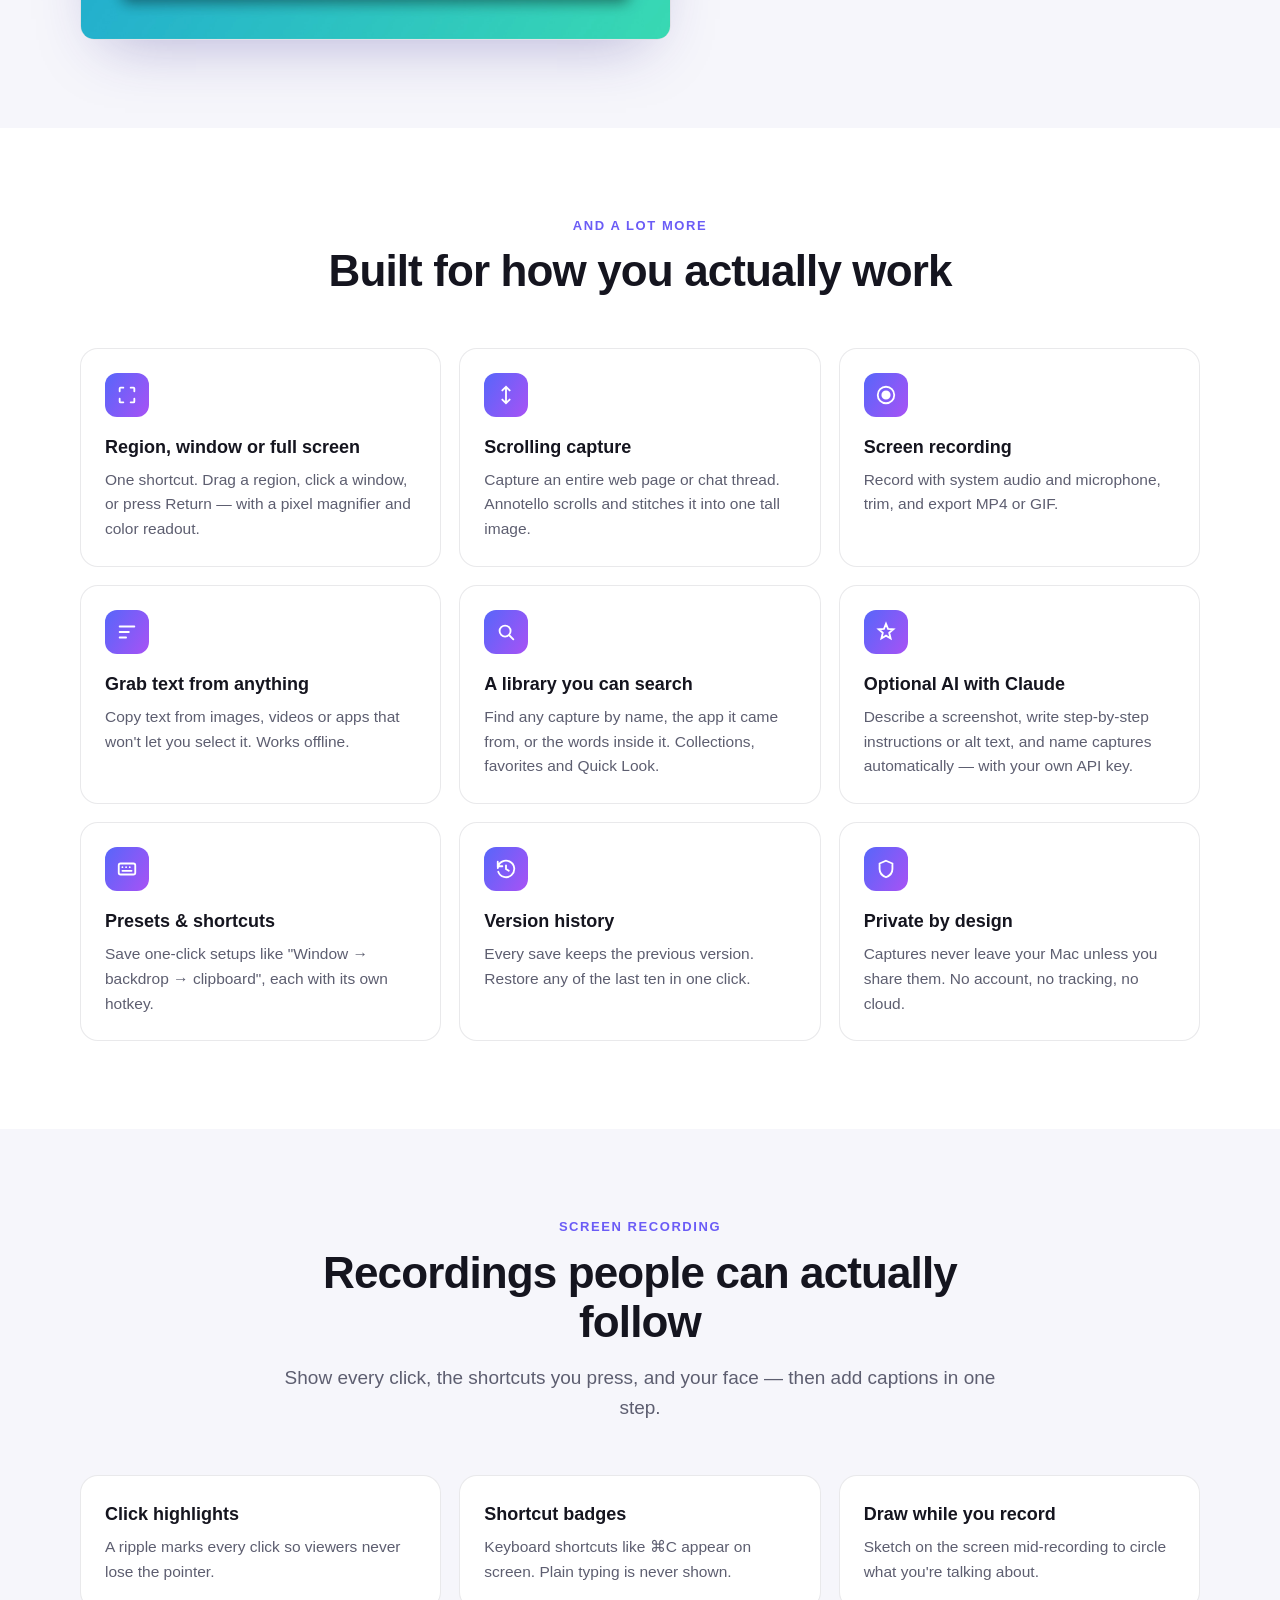
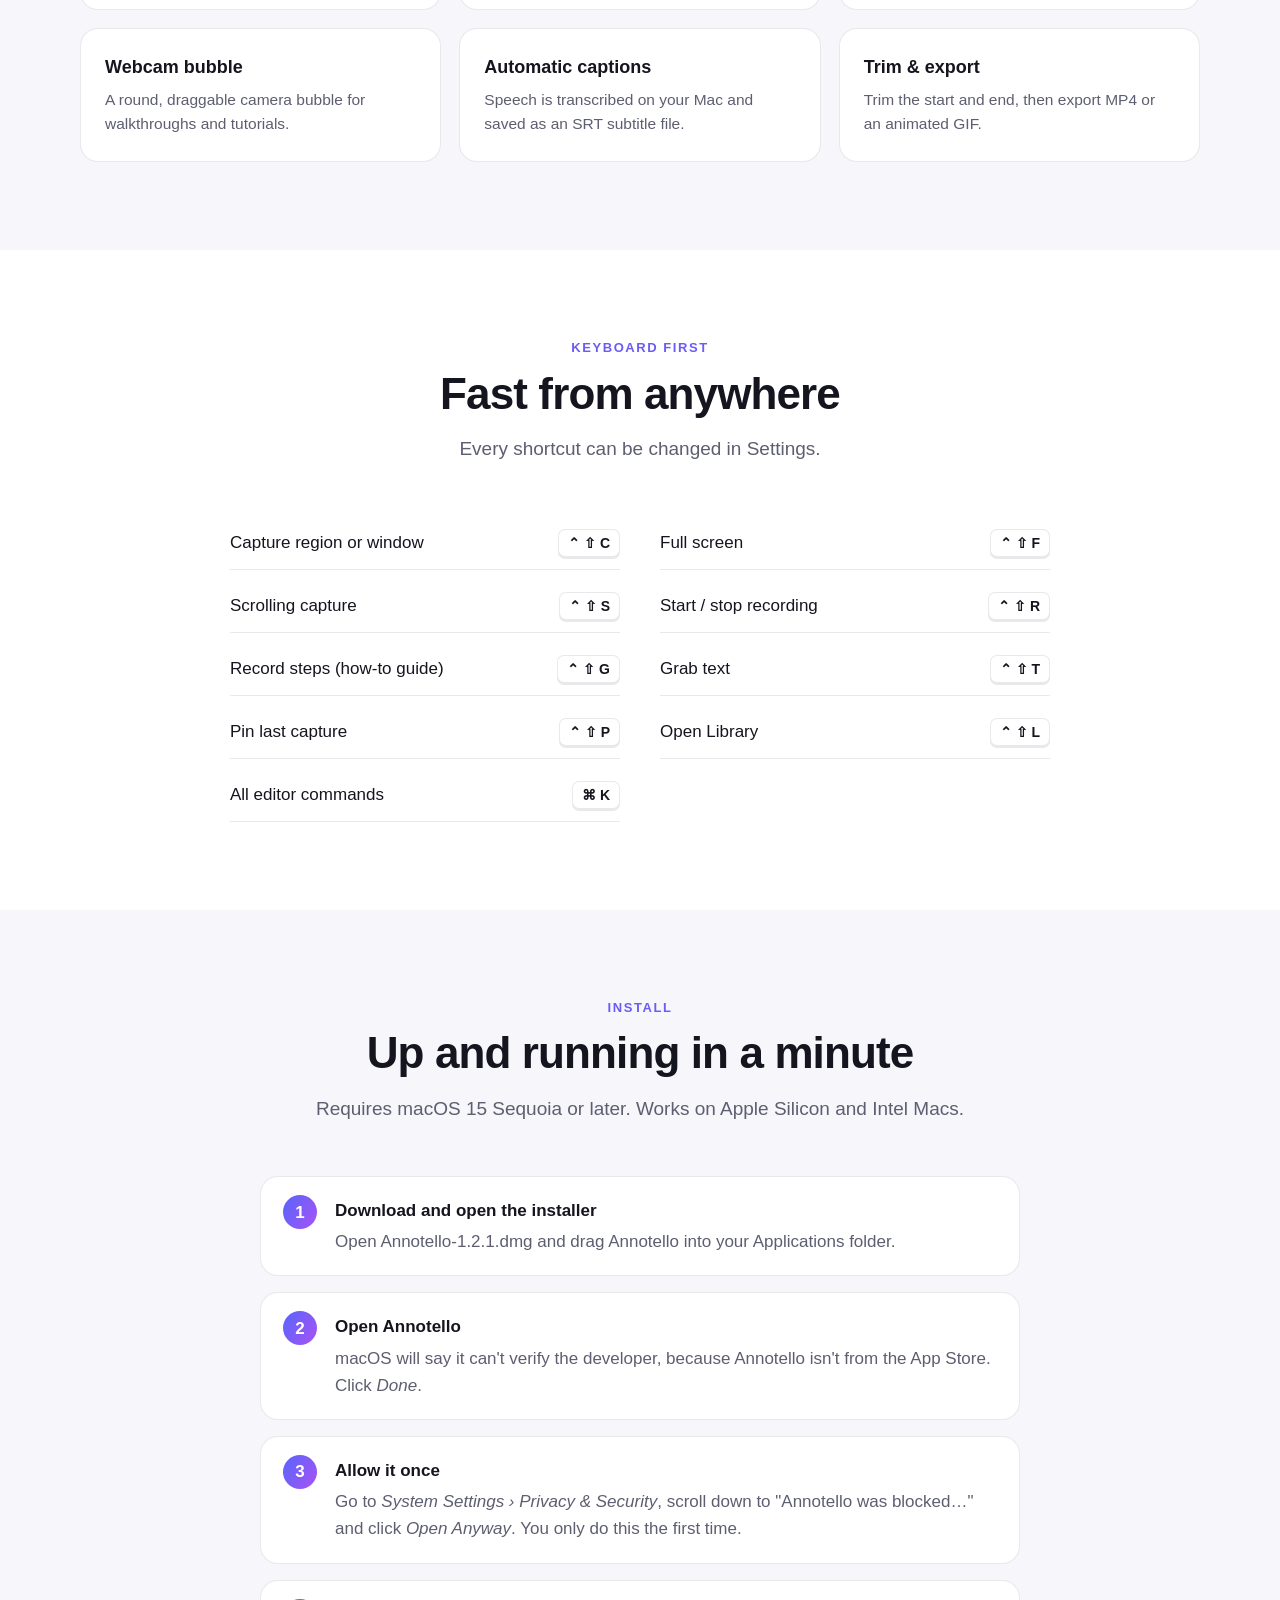
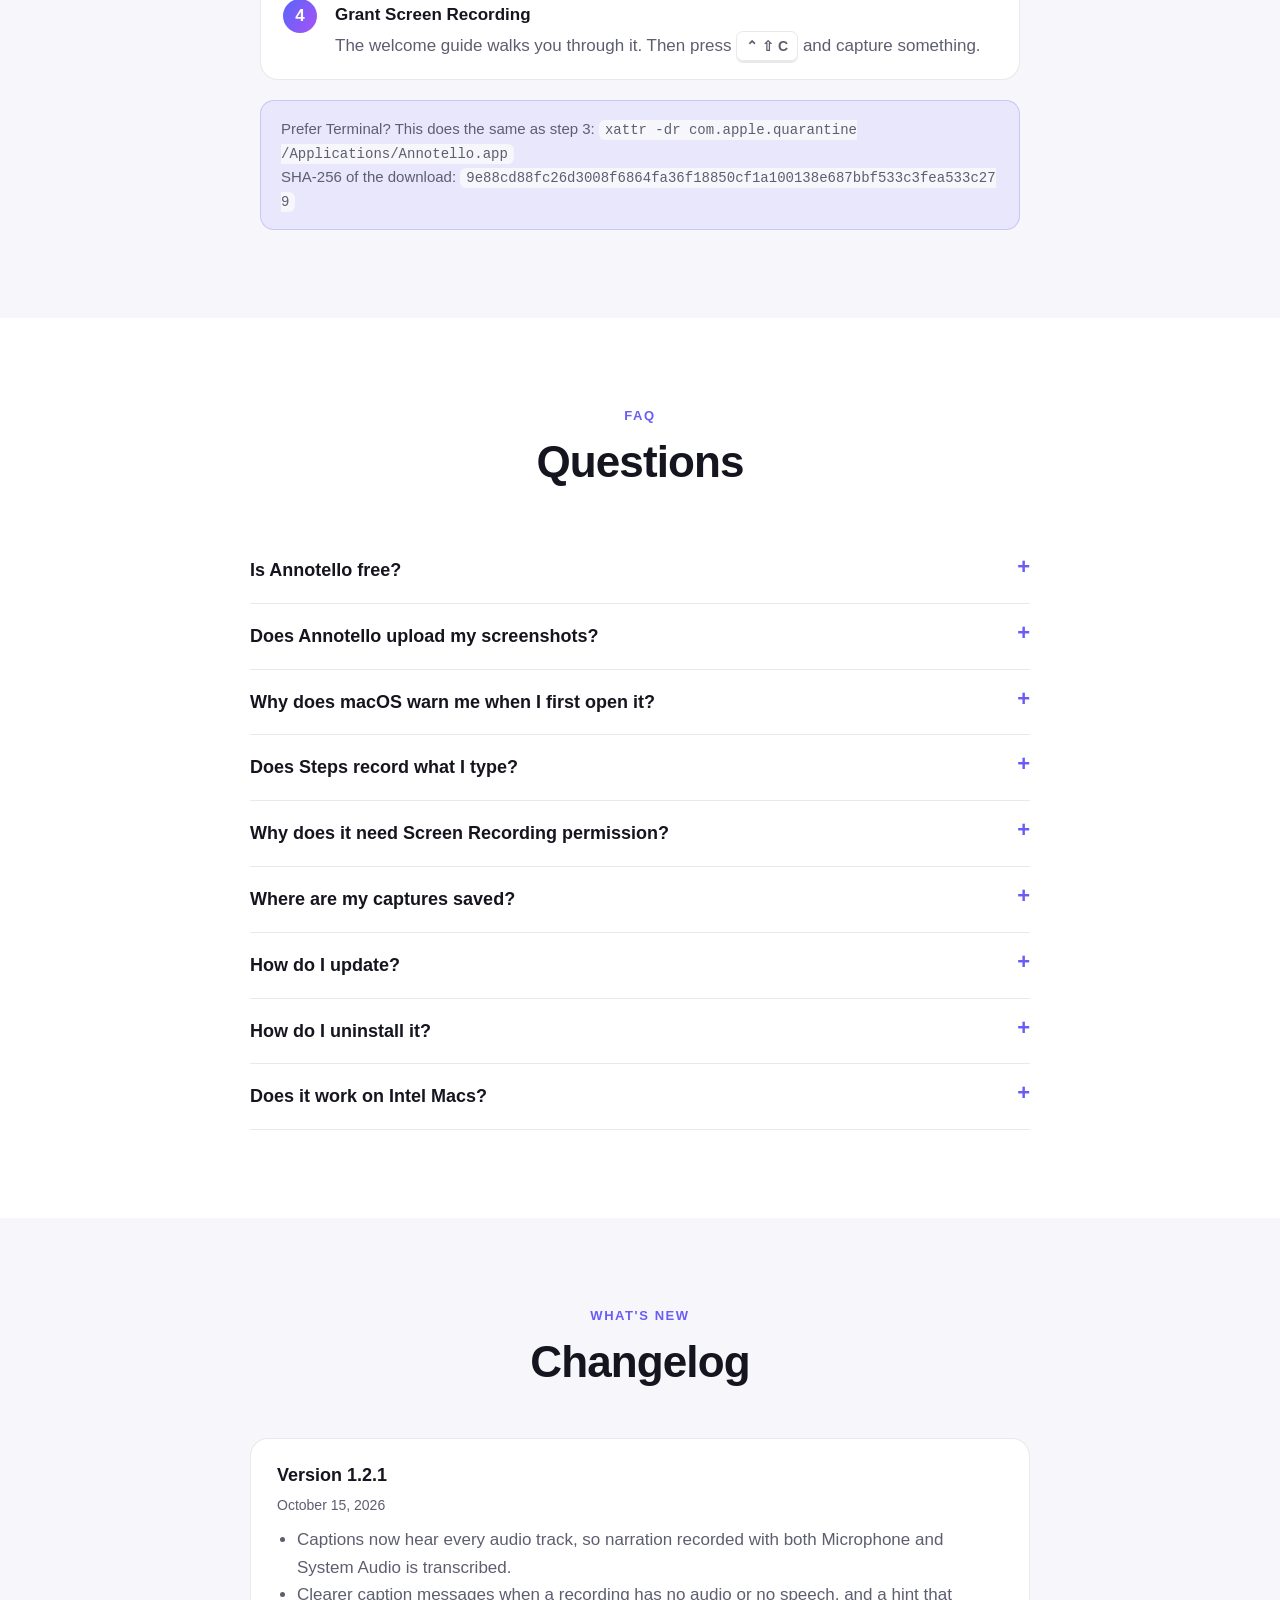
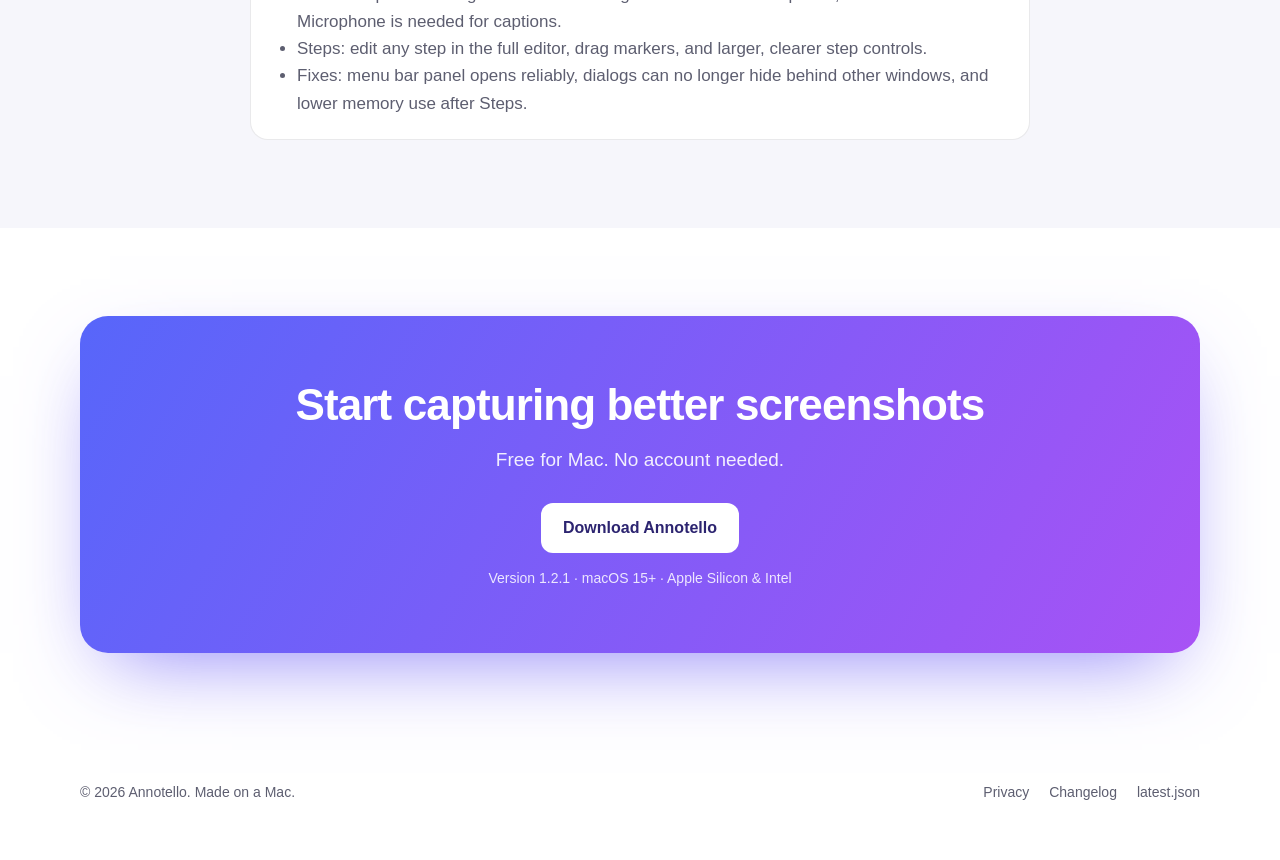
==== commit a05a7297: "Annotello 1.2.1 Co-Authored-By: Claude Opus 5.5 <noreply@anthropic.com>" ====
--- a/index.html
+++ b/index.html
@@ -27,7 +27,7 @@
       <a href="#install">Install</a>
       <a href="#faq">FAQ</a>
     </nav>
-    <a class="btn btn-primary btn-small dl-link" href="downloads/Annotello-1.2.0.dmg">Download</a>
+    <a class="btn btn-primary btn-small dl-link" href="downloads/Annotello-1.2.1.dmg">Download</a>
   </div>
 </header>
 
@@ -40,13 +40,13 @@
       <h1>Capture it. <span class="gradient-text">Mark it up.</span><br>Share it in seconds.</h1>
       <p class="lead">Annotello is a fast, private screen capture and annotation app for Mac — arrows, callouts, automatic redaction, scrolling capture, screen recording, and step-by-step guides that write themselves.</p>
       <div class="hero-actions">
-        <a class="btn btn-primary dl-link" href="downloads/Annotello-1.2.0.dmg">
+        <a class="btn btn-primary dl-link" href="downloads/Annotello-1.2.1.dmg">
           <svg viewBox="0 0 24 24" fill="currentColor" aria-hidden="true"><path d="M16.4 12.6c0-2.4 2-3.6 2.1-3.7-1.1-1.7-2.9-1.9-3.5-1.9-1.5-.2-2.9.9-3.7.9-.8 0-1.9-.9-3.2-.8-1.6 0-3.2 1-4 2.5-1.7 3-.4 7.4 1.2 9.8.8 1.2 1.8 2.5 3 2.4 1.2 0 1.7-.8 3.1-.8 1.5 0 1.9.8 3.2.8 1.3 0 2.2-1.2 3-2.4.9-1.4 1.3-2.7 1.3-2.8-.1 0-2.5-1-2.5-4zM14 5.4c.7-.8 1.1-1.9 1-3-1 0-2.1.6-2.8 1.4-.6.7-1.2 1.8-1 2.9 1.1.1 2.1-.5 2.8-1.3z"/></svg>
           Download for Mac
         </a>
         <a class="btn" href="#features">See what it does</a>
       </div>
-      <div class="meta">Free · Version <span class="dl-version">1.2.0</span> · <span class="dl-size">5.0 MB</span> · macOS 15 or later · Apple Silicon &amp; Intel</div>
+      <div class="meta">Free · Version <span class="dl-version">1.2.1</span> · <span class="dl-size">5.0 MB</span> · macOS 15 or later · Apple Silicon &amp; Intel</div>
       <img class="hero-shot" src="assets/hero.jpg" alt="A settings page annotated in Annotello with numbered steps, a highlighted title, blurred email and API key, an arrow and a callout, on a purple gradient backdrop" width="1800" height="1218">
     </div>
   </section>
@@ -252,7 +252,7 @@
         <p>Requires macOS 15 Sequoia or later. Works on Apple Silicon and Intel Macs.</p>
       </div>
       <ol class="steps">
-        <li><strong>Download and open the installer</strong><p>Open <span class="dl-file">Annotello-1.2.0.dmg</span> and drag Annotello into your Applications folder.</p></li>
+        <li><strong>Download and open the installer</strong><p>Open <span class="dl-file">Annotello-1.2.1.dmg</span> and drag Annotello into your Applications folder.</p></li>
         <li><strong>Open Annotello</strong><p>macOS will say it can't verify the developer, because Annotello isn't from the App Store. Click <em>Done</em>.</p></li>
         <li><strong>Allow it once</strong><p>Go to <em>System Settings › Privacy &amp; Security</em>, scroll down to "Annotello was blocked…" and click <em>Open Anyway</em>. You only do this the first time.</p></li>
         <li><strong>Grant Screen Recording</strong><p>The welcome guide walks you through it. Then press <kbd>⌃ ⇧ C</kbd> and capture something.</p></li>
@@ -294,7 +294,7 @@
       </div>
       <div class="changelog">
         <div class="release">
-          <h4>Version <span class="dl-version">1.2.0</span></h4>
+          <h4>Version <span class="dl-version">1.2.1</span></h4>
           <div class="date dl-date">October 2026</div>
           <ul class="dl-notes">
             <li>First public release of Annotello.</li>
@@ -312,8 +312,8 @@
       <div class="cta-box">
         <h2>Start capturing better screenshots</h2>
         <p>Free for Mac. No account needed.</p>
-        <a class="btn dl-link" href="downloads/Annotello-1.2.0.dmg">Download Annotello</a>
-        <div class="meta">Version <span class="dl-version">1.2.0</span> · macOS 15+ · Apple Silicon &amp; Intel</div>
+        <a class="btn dl-link" href="downloads/Annotello-1.2.1.dmg">Download Annotello</a>
+        <div class="meta">Version <span class="dl-version">1.2.1</span> · macOS 15+ · Apple Silicon &amp; Intel</div>
       </div>
     </div>
   </section>
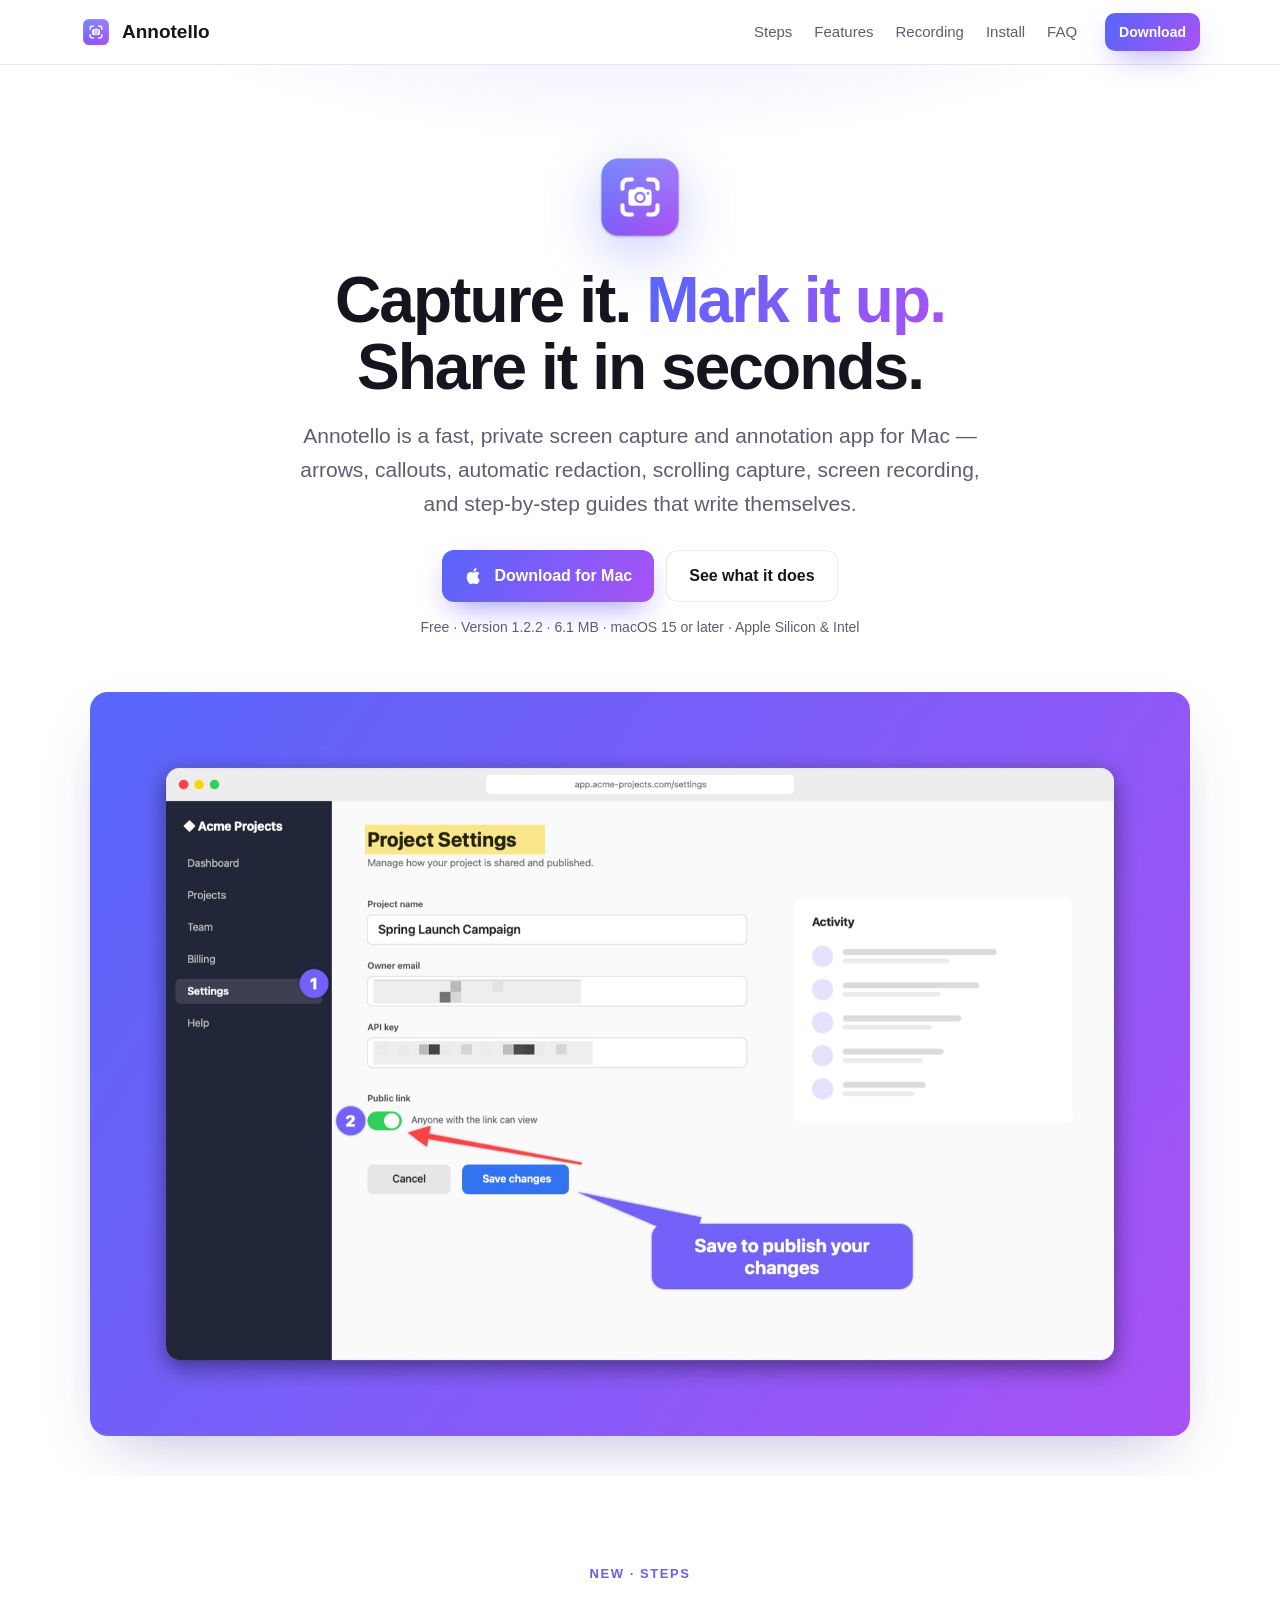
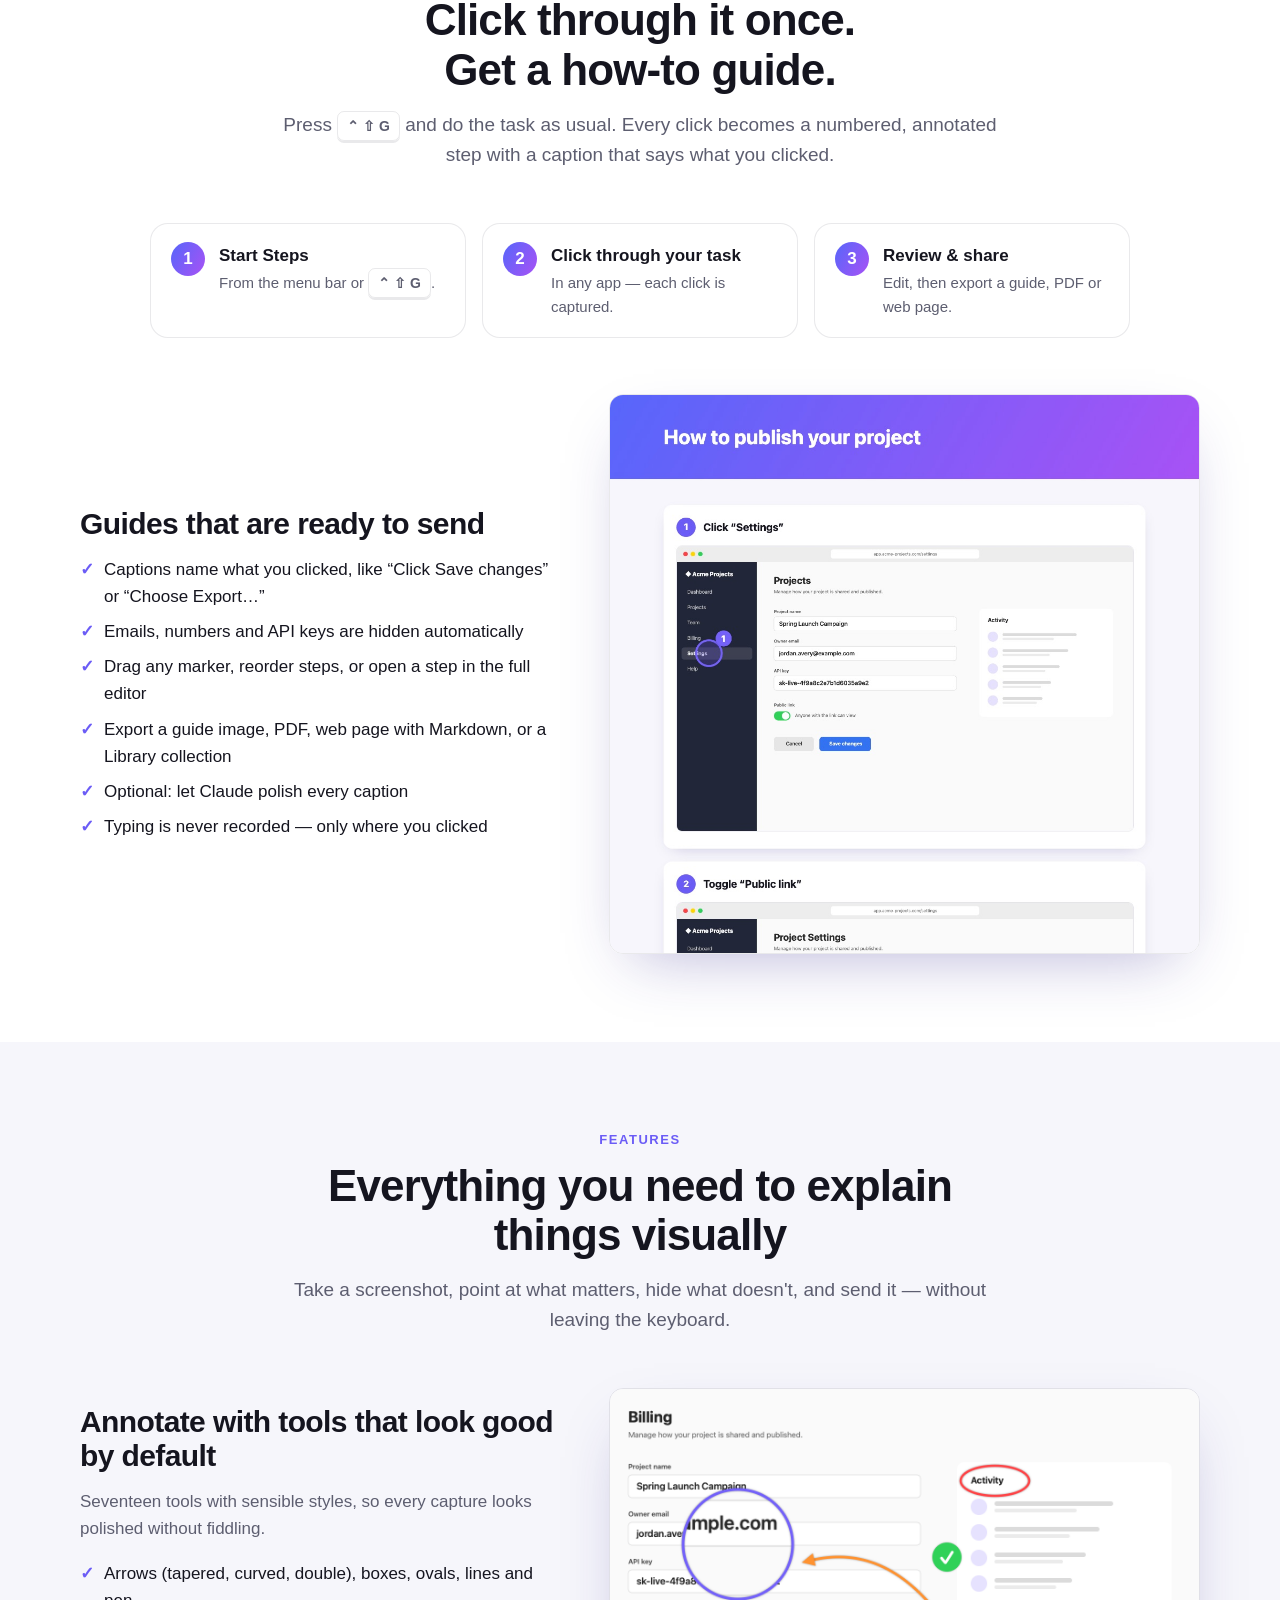
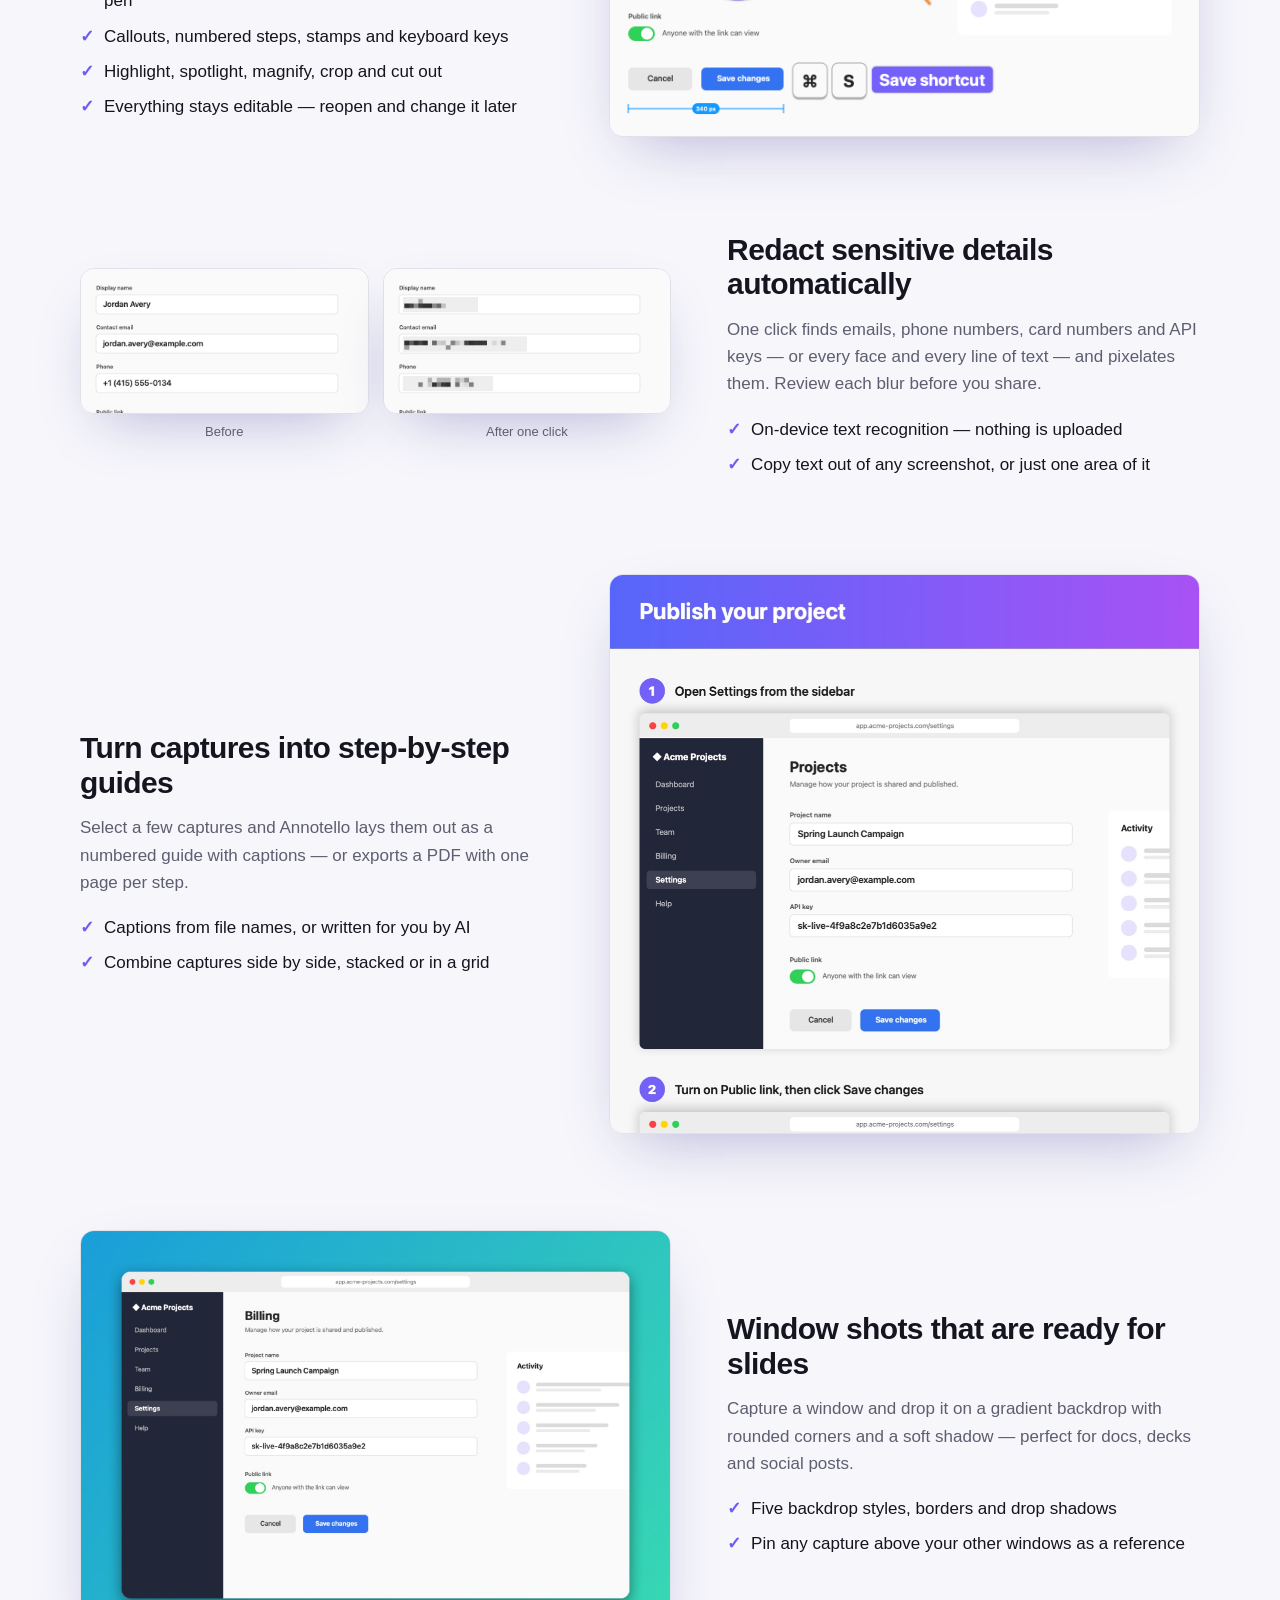
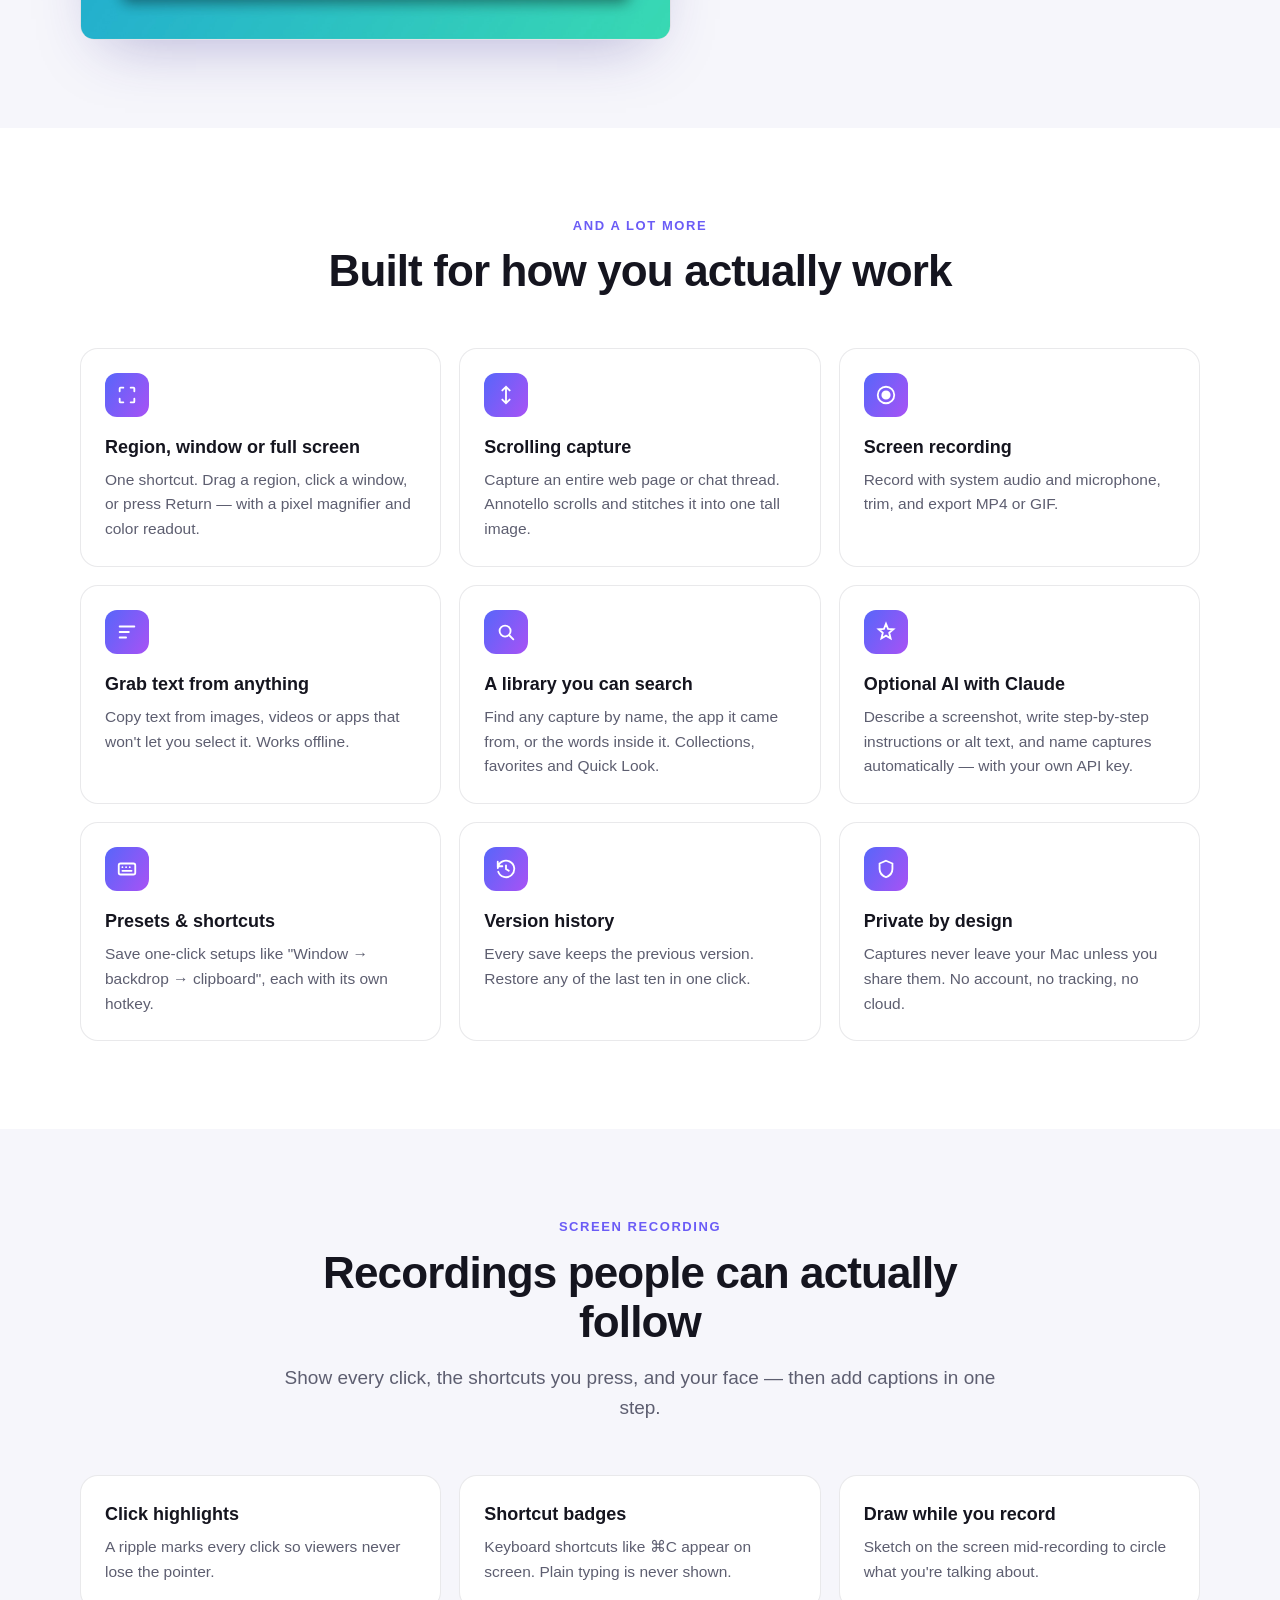
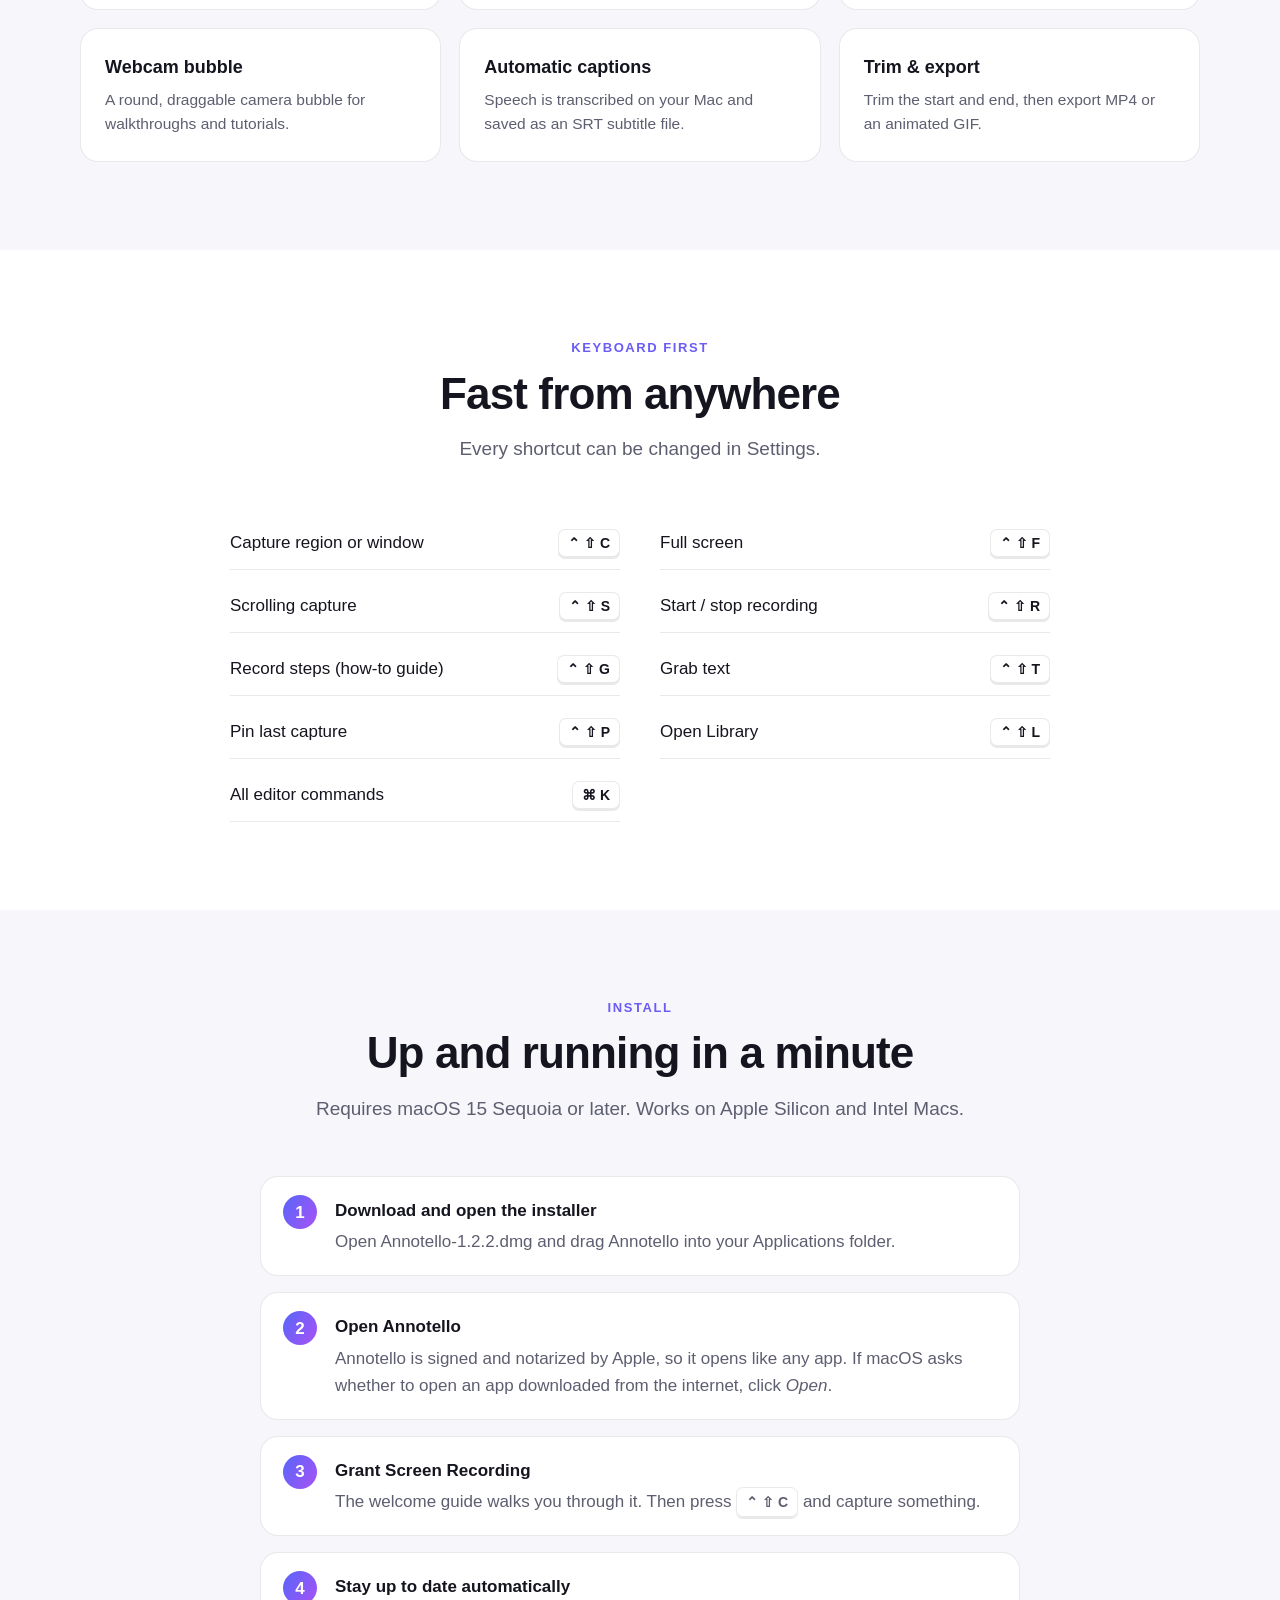
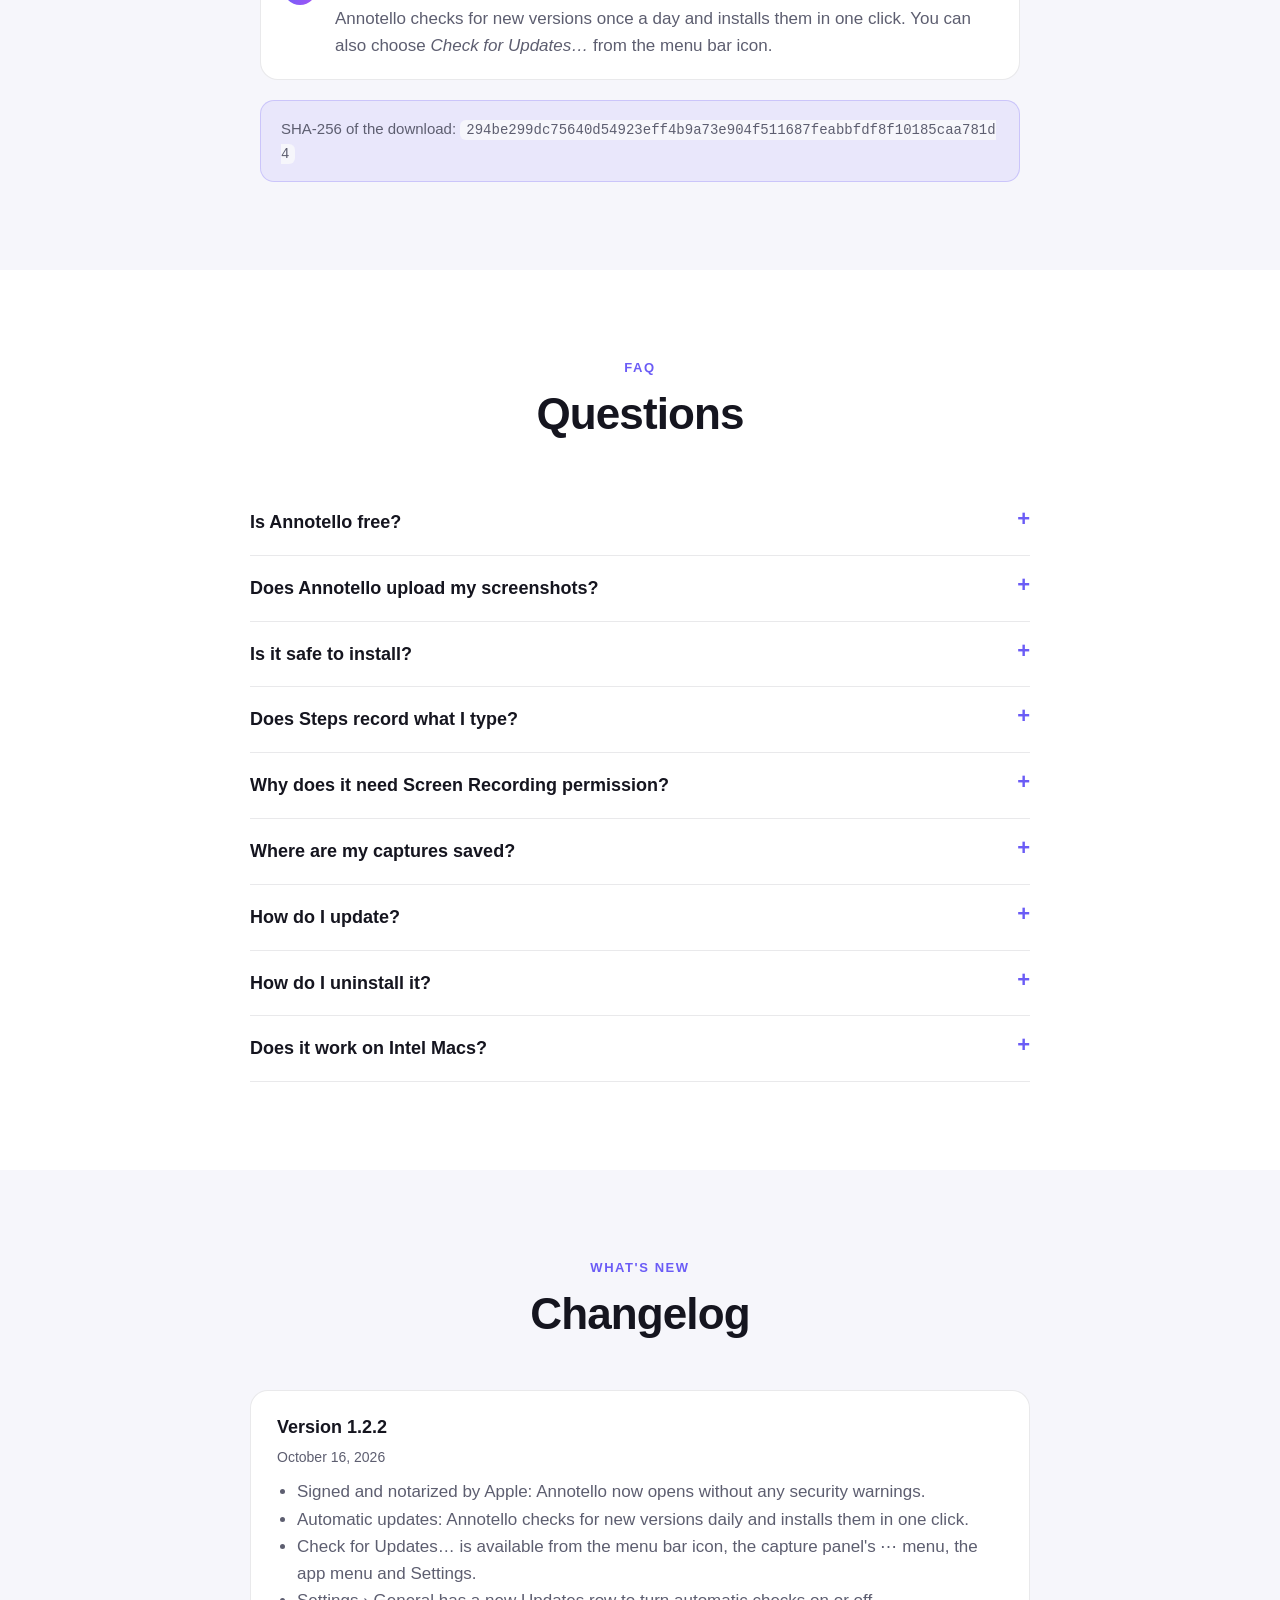
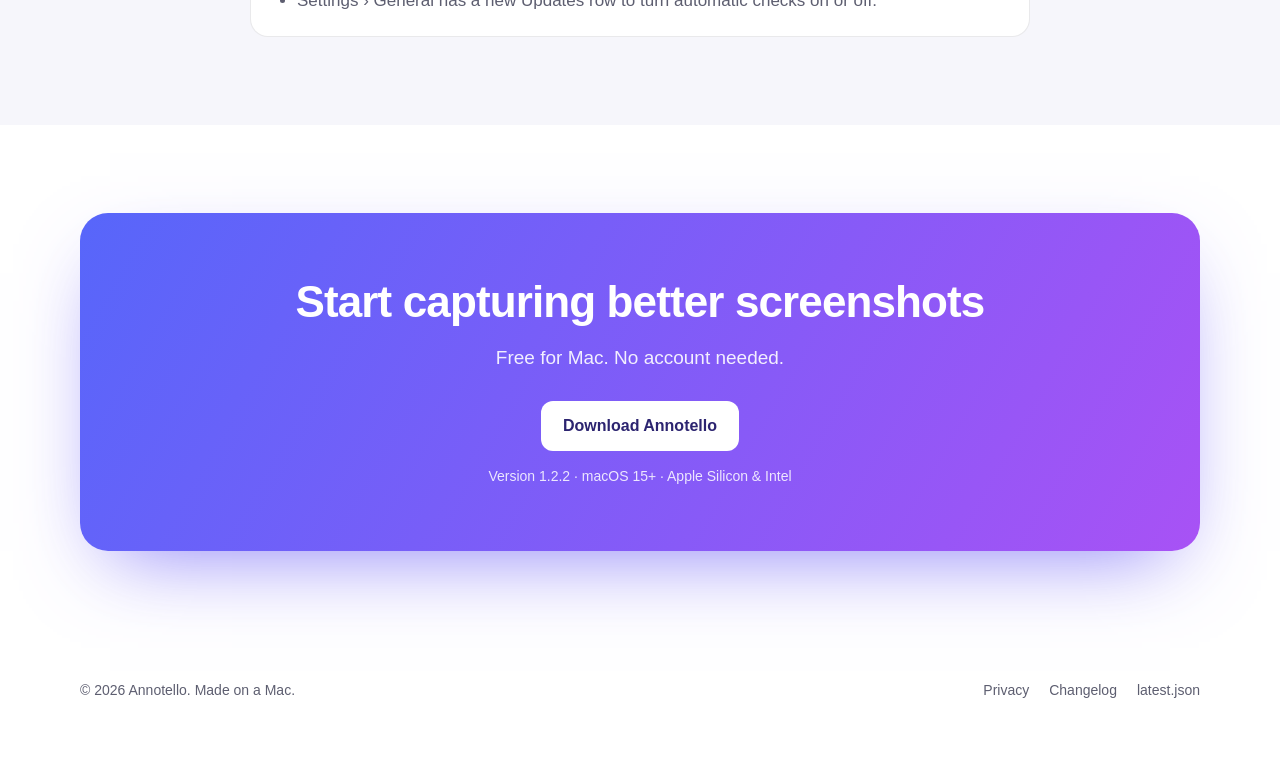
==== commit 9c276859: "Annotello 1.2.2: notarized by Apple, automatic updates (Sparkle appcast) Co-Authored-By: Claude Opus" ====
--- a/index.html
+++ b/index.html
@@ -10,7 +10,9 @@
   <link rel="apple-touch-icon" href="assets/icon.png">
   <meta property="og:title" content="Annotello — Screen capture & annotation for Mac">
   <meta property="og:description" content="Capture, mark up, redact and record your screen. Free for macOS.">
-  <meta property="og:image" content="assets/hero.jpg">
+  <meta property="og:image" content="https://annotello.com/assets/hero.jpg">
+  <meta property="og:url" content="https://annotello.com/">
+  <link rel="canonical" href="https://annotello.com/">
   <meta property="og:type" content="website">
   <meta name="twitter:card" content="summary_large_image">
   <link rel="stylesheet" href="styles.css">
@@ -27,7 +29,7 @@
       <a href="#install">Install</a>
       <a href="#faq">FAQ</a>
     </nav>
-    <a class="btn btn-primary btn-small dl-link" href="downloads/Annotello-1.2.1.dmg">Download</a>
+    <a class="btn btn-primary btn-small dl-link" href="downloads/Annotello-1.2.2.dmg">Download</a>
   </div>
 </header>
 
@@ -40,13 +42,13 @@
       <h1>Capture it. <span class="gradient-text">Mark it up.</span><br>Share it in seconds.</h1>
       <p class="lead">Annotello is a fast, private screen capture and annotation app for Mac — arrows, callouts, automatic redaction, scrolling capture, screen recording, and step-by-step guides that write themselves.</p>
       <div class="hero-actions">
-        <a class="btn btn-primary dl-link" href="downloads/Annotello-1.2.1.dmg">
+        <a class="btn btn-primary dl-link" href="downloads/Annotello-1.2.2.dmg">
           <svg viewBox="0 0 24 24" fill="currentColor" aria-hidden="true"><path d="M16.4 12.6c0-2.4 2-3.6 2.1-3.7-1.1-1.7-2.9-1.9-3.5-1.9-1.5-.2-2.9.9-3.7.9-.8 0-1.9-.9-3.2-.8-1.6 0-3.2 1-4 2.5-1.7 3-.4 7.4 1.2 9.8.8 1.2 1.8 2.5 3 2.4 1.2 0 1.7-.8 3.1-.8 1.5 0 1.9.8 3.2.8 1.3 0 2.2-1.2 3-2.4.9-1.4 1.3-2.7 1.3-2.8-.1 0-2.5-1-2.5-4zM14 5.4c.7-.8 1.1-1.9 1-3-1 0-2.1.6-2.8 1.4-.6.7-1.2 1.8-1 2.9 1.1.1 2.1-.5 2.8-1.3z"/></svg>
           Download for Mac
         </a>
         <a class="btn" href="#features">See what it does</a>
       </div>
-      <div class="meta">Free · Version <span class="dl-version">1.2.1</span> · <span class="dl-size">5.0 MB</span> · macOS 15 or later · Apple Silicon &amp; Intel</div>
+      <div class="meta">Free · Version <span class="dl-version">1.2.2</span> · <span class="dl-size">6.1 MB</span> · macOS 15 or later · Apple Silicon &amp; Intel</div>
       <img class="hero-shot" src="assets/hero.jpg" alt="A settings page annotated in Annotello with numbered steps, a highlighted title, blurred email and API key, an arrow and a callout, on a purple gradient backdrop" width="1800" height="1218">
     </div>
   </section>
@@ -252,13 +254,12 @@
         <p>Requires macOS 15 Sequoia or later. Works on Apple Silicon and Intel Macs.</p>
       </div>
       <ol class="steps">
-        <li><strong>Download and open the installer</strong><p>Open <span class="dl-file">Annotello-1.2.1.dmg</span> and drag Annotello into your Applications folder.</p></li>
-        <li><strong>Open Annotello</strong><p>macOS will say it can't verify the developer, because Annotello isn't from the App Store. Click <em>Done</em>.</p></li>
-        <li><strong>Allow it once</strong><p>Go to <em>System Settings › Privacy &amp; Security</em>, scroll down to "Annotello was blocked…" and click <em>Open Anyway</em>. You only do this the first time.</p></li>
+        <li><strong>Download and open the installer</strong><p>Open <span class="dl-file">Annotello-1.2.2.dmg</span> and drag Annotello into your Applications folder.</p></li>
+        <li><strong>Open Annotello</strong><p>Annotello is signed and notarized by Apple, so it opens like any app. If macOS asks whether to open an app downloaded from the internet, click <em>Open</em>.</p></li>
         <li><strong>Grant Screen Recording</strong><p>The welcome guide walks you through it. Then press <kbd>⌃ ⇧ C</kbd> and capture something.</p></li>
+        <li><strong>Stay up to date automatically</strong><p>Annotello checks for new versions once a day and installs them in one click. You can also choose <em>Check for Updates…</em> from the menu bar icon.</p></li>
       </ol>
       <div class="note">
-        Prefer Terminal? This does the same as step 3: <code>xattr -dr com.apple.quarantine /Applications/Annotello.app</code><br>
         SHA-256 of the download: <code class="checksum dl-sha">see latest.json</code>
       </div>
     </div>
@@ -274,11 +275,11 @@
       <div class="faq">
         <details><summary>Is Annotello free?</summary><p>Yes. There's no account, subscription or trial.</p></details>
         <details><summary>Does Annotello upload my screenshots?</summary><p>No. Captures, recordings, text recognition, redaction and captions all happen on your Mac. The only exceptions are features you turn on yourself: AI actions (sent to Anthropic using your own API key) and "Upload &amp; Copy Link" (sent to Imgur).</p></details>
-        <details><summary>Why does macOS warn me when I first open it?</summary><p>Apps that aren't distributed through the App Store or notarized by Apple show this warning the first time. Approve it once in System Settings › Privacy &amp; Security › Open Anyway, as described in the install steps.</p></details>
+        <details><summary>Is it safe to install?</summary><p>Yes. Since version 1.2.2, Annotello is signed with an Apple Developer ID and notarized by Apple, which scans it for malicious software. Updates are also cryptographically signed, so Annotello only installs updates that come from us.</p></details>
         <details><summary>Does Steps record what I type?</summary><p>No. Steps captures a screenshot when you click and notes which button, menu or field you clicked. It never records keystrokes or the contents of text fields. With Accessibility permission allowed, captions can name what you clicked; without it they simply say which app you clicked in.</p></details>
         <details><summary>Why does it need Screen Recording permission?</summary><p>macOS requires it for any app that captures the screen. Microphone, Camera, Accessibility and Speech Recognition are optional and only used for the features that need them.</p></details>
         <details><summary>Where are my captures saved?</summary><p>In <em>Pictures › Annotello</em> by default. You can change the folder — including to iCloud Drive — in Settings.</p></details>
-        <details><summary>How do I update?</summary><p>Download the new version and replace the app in Applications. Your captures, settings and permissions are kept.</p></details>
+        <details><summary>How do I update?</summary><p>From version 1.2.2 on, Annotello updates itself: it checks daily and asks before installing. Choose <em>Check for Updates…</em> from the menu bar icon to check right away, or turn automatic checks off in Settings › General. On 1.2.1 or earlier, download 1.2.2 once and replace the app in Applications. Your captures and settings are kept.</p></details>
         <details><summary>How do I uninstall it?</summary><p>Quit Annotello and drag it from Applications to the Trash. Your captures stay in Pictures › Annotello until you delete them.</p></details>
         <details><summary>Does it work on Intel Macs?</summary><p>Yes — the download runs natively on both Apple Silicon and Intel. macOS 15 Sequoia or later is required.</p></details>
       </div>
@@ -294,7 +295,7 @@
       </div>
       <div class="changelog">
         <div class="release">
-          <h4>Version <span class="dl-version">1.2.1</span></h4>
+          <h4>Version <span class="dl-version">1.2.2</span></h4>
           <div class="date dl-date">October 2026</div>
           <ul class="dl-notes">
             <li>First public release of Annotello.</li>
@@ -312,8 +313,8 @@
       <div class="cta-box">
         <h2>Start capturing better screenshots</h2>
         <p>Free for Mac. No account needed.</p>
-        <a class="btn dl-link" href="downloads/Annotello-1.2.1.dmg">Download Annotello</a>
-        <div class="meta">Version <span class="dl-version">1.2.1</span> · macOS 15+ · Apple Silicon &amp; Intel</div>
+        <a class="btn dl-link" href="downloads/Annotello-1.2.2.dmg">Download Annotello</a>
+        <div class="meta">Version <span class="dl-version">1.2.2</span> · macOS 15+ · Apple Silicon &amp; Intel</div>
       </div>
     </div>
   </section>
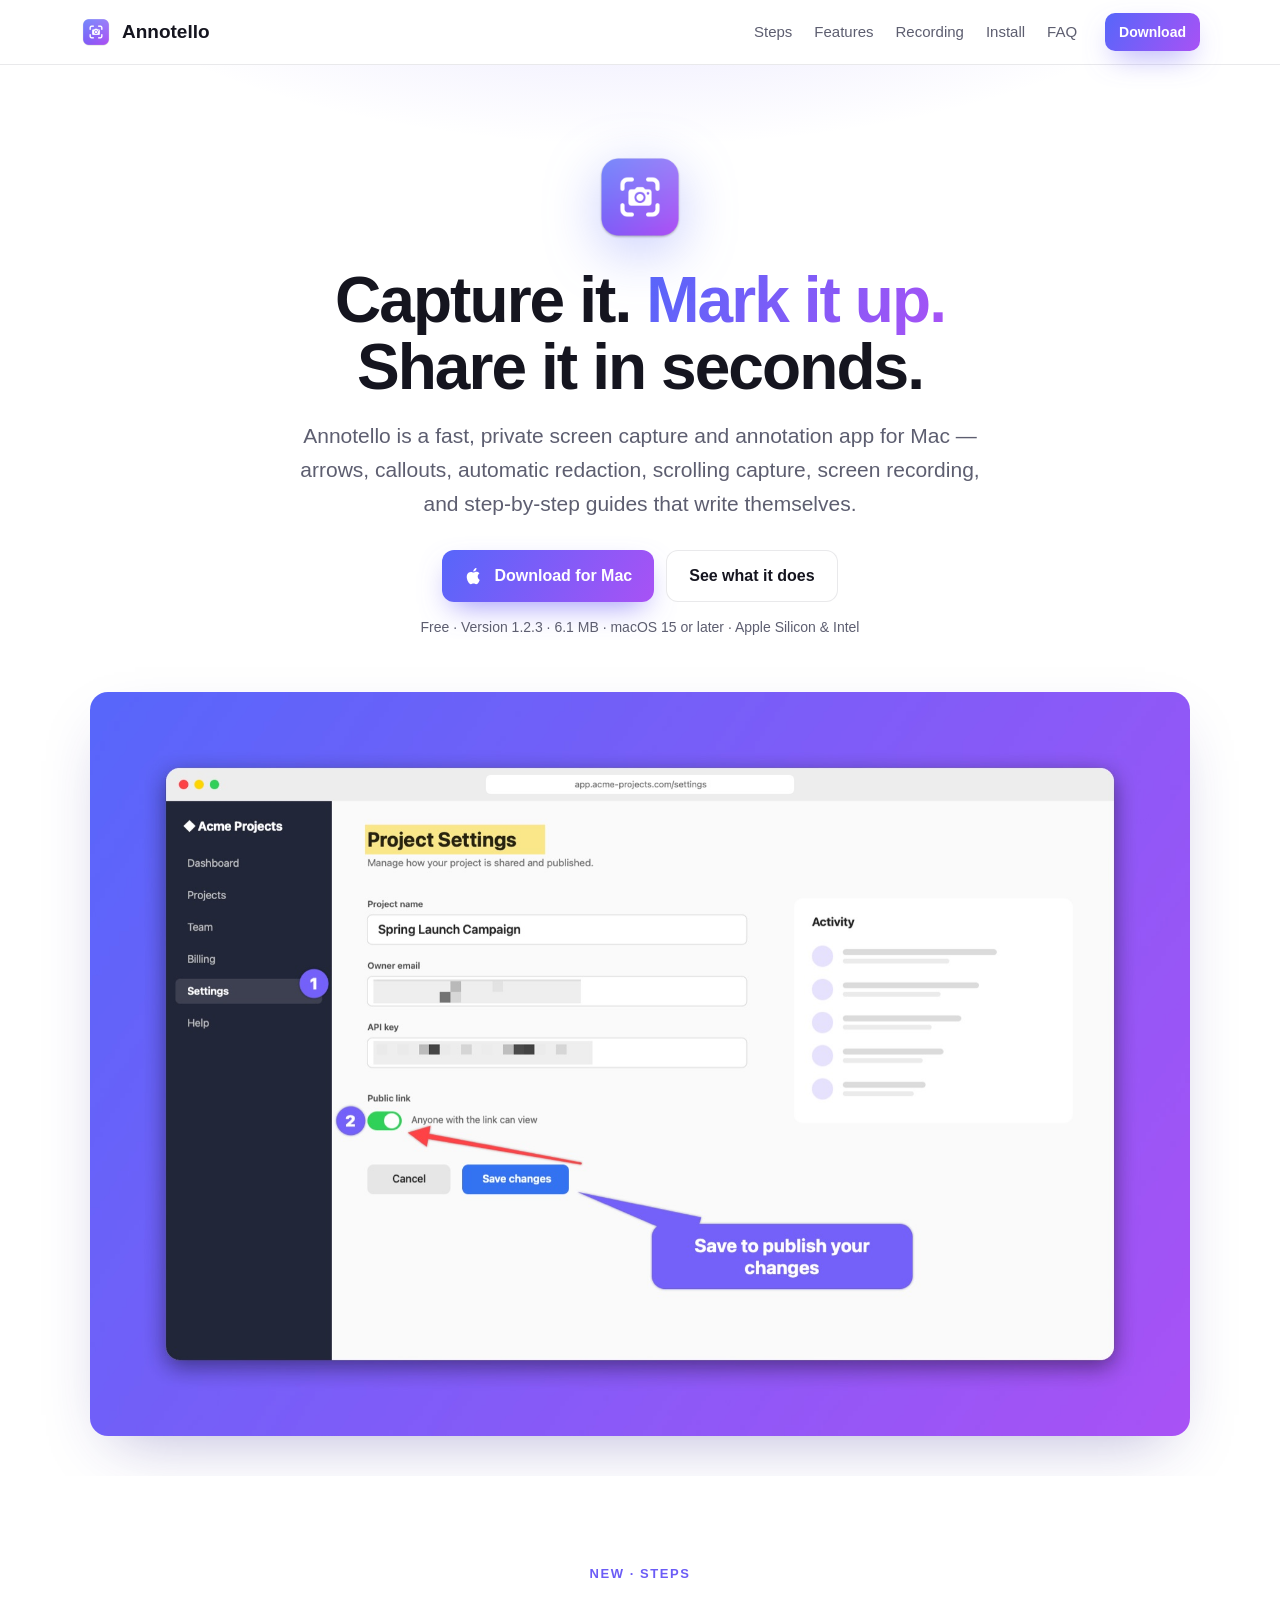
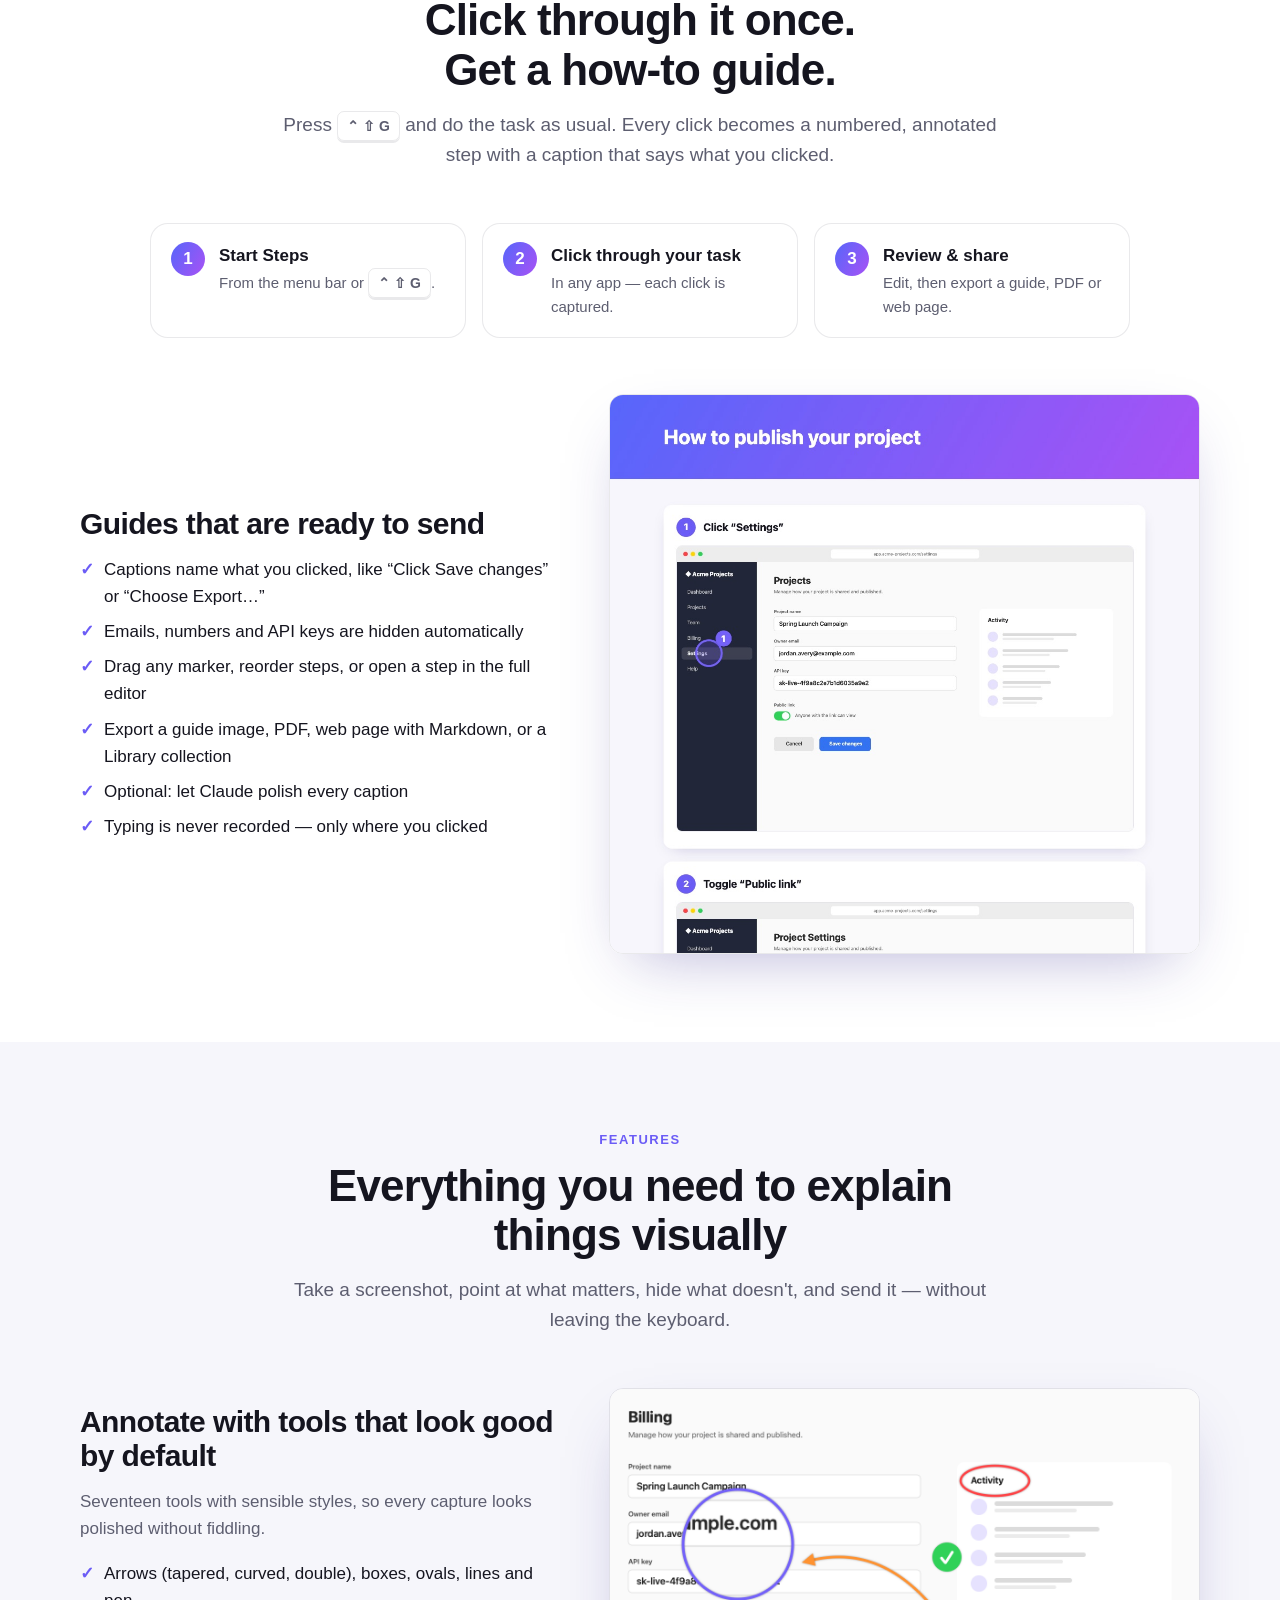
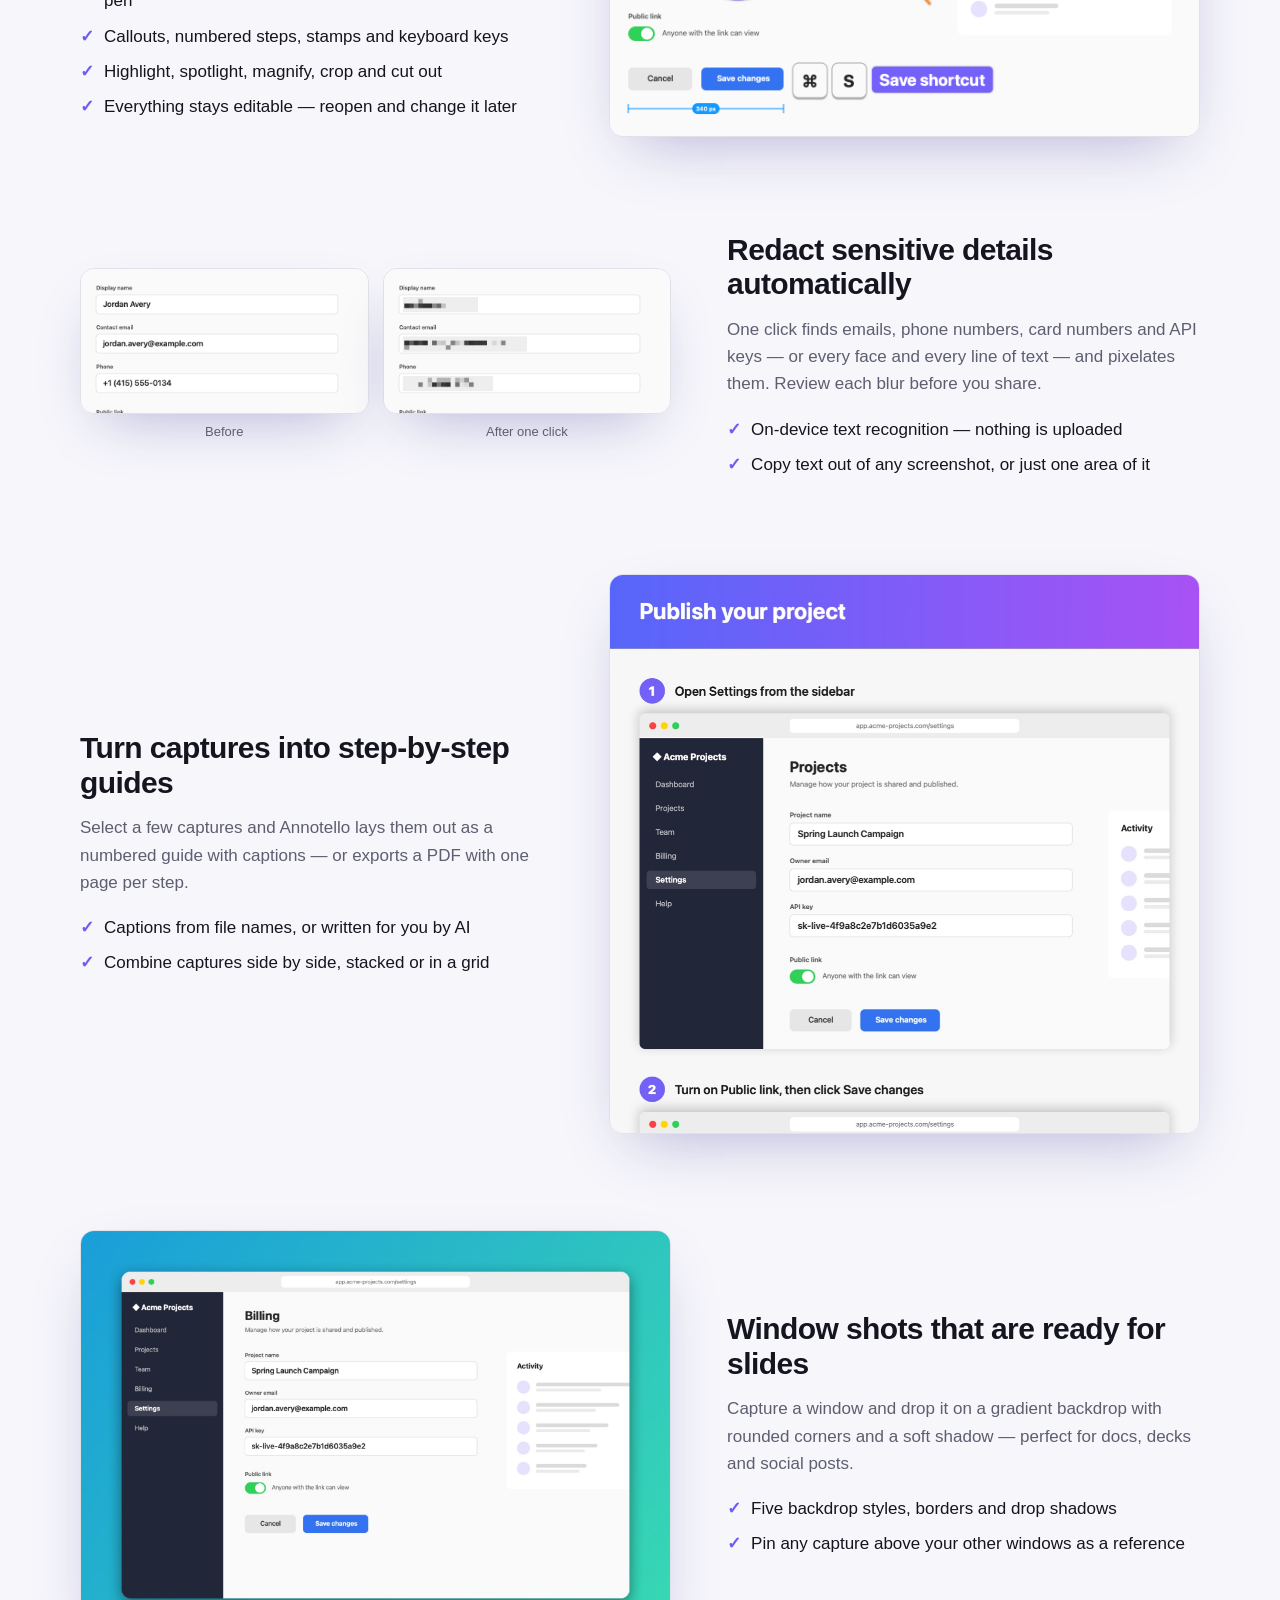
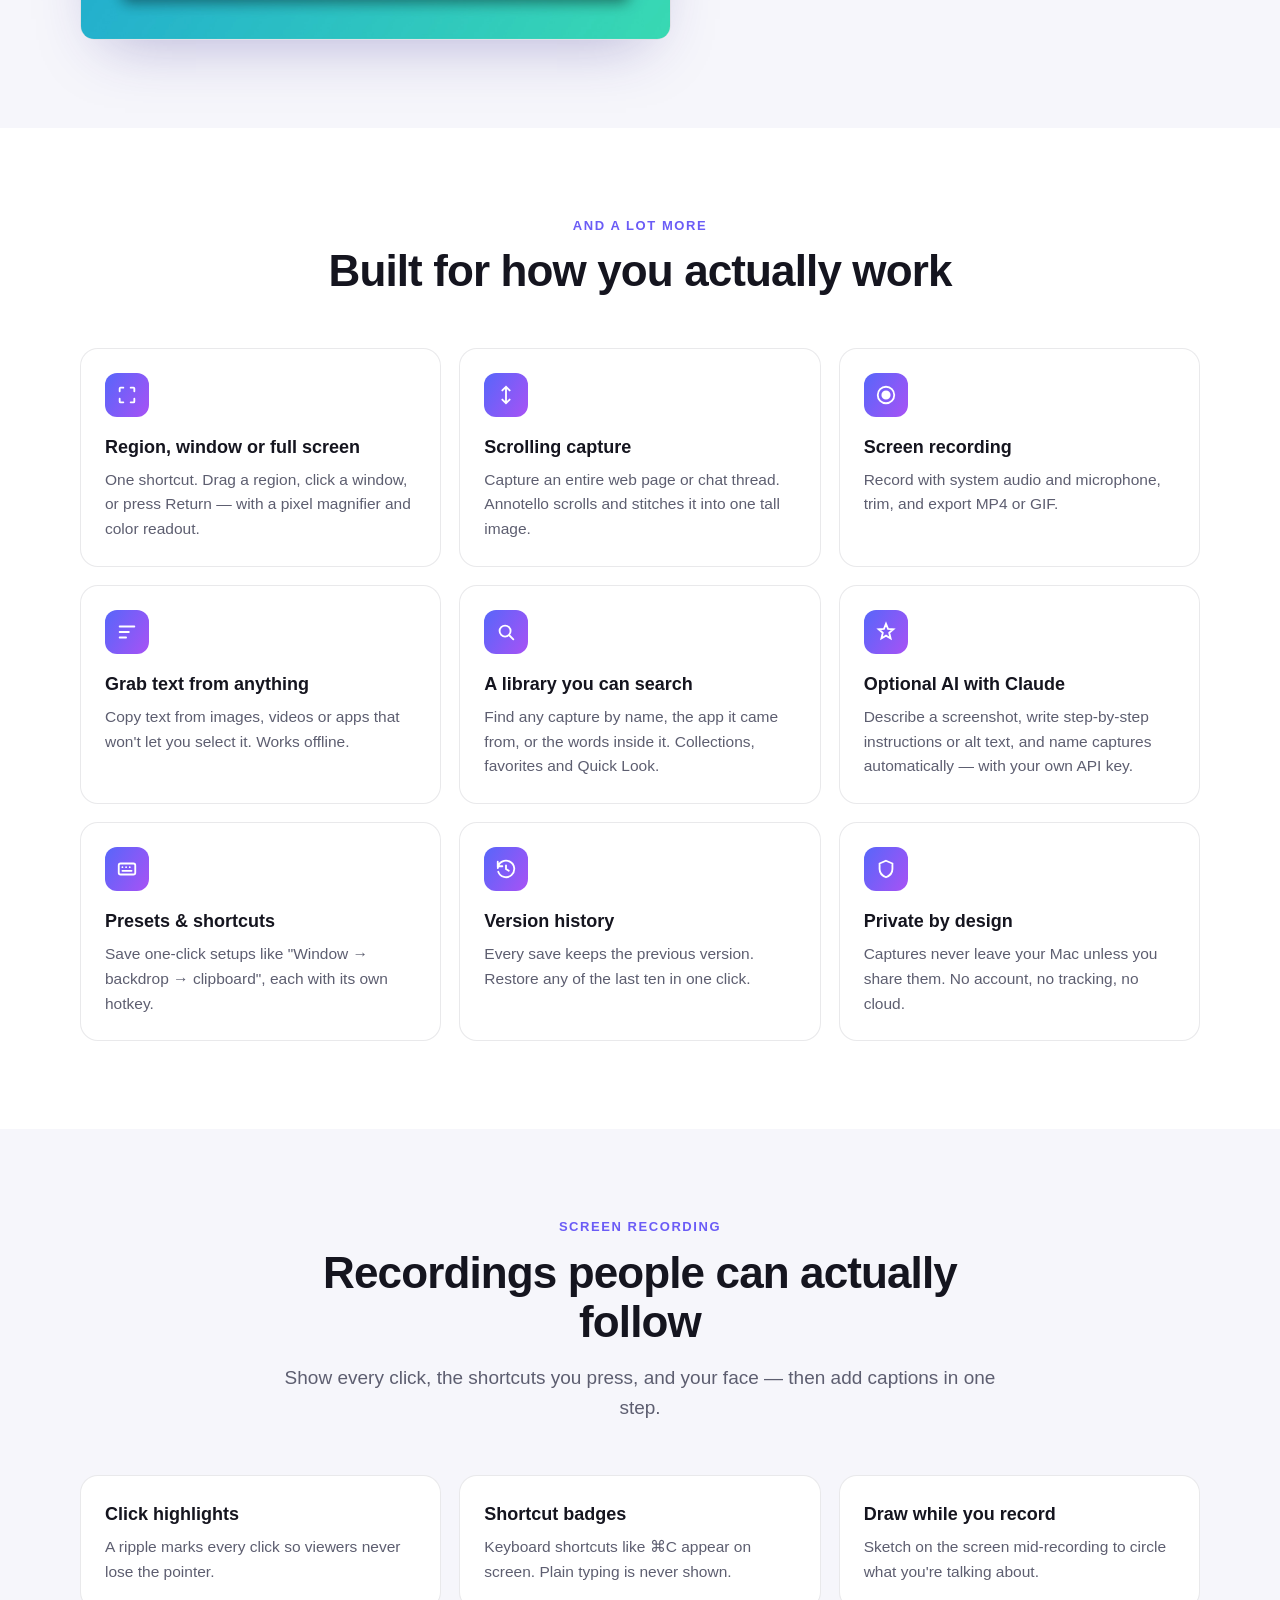
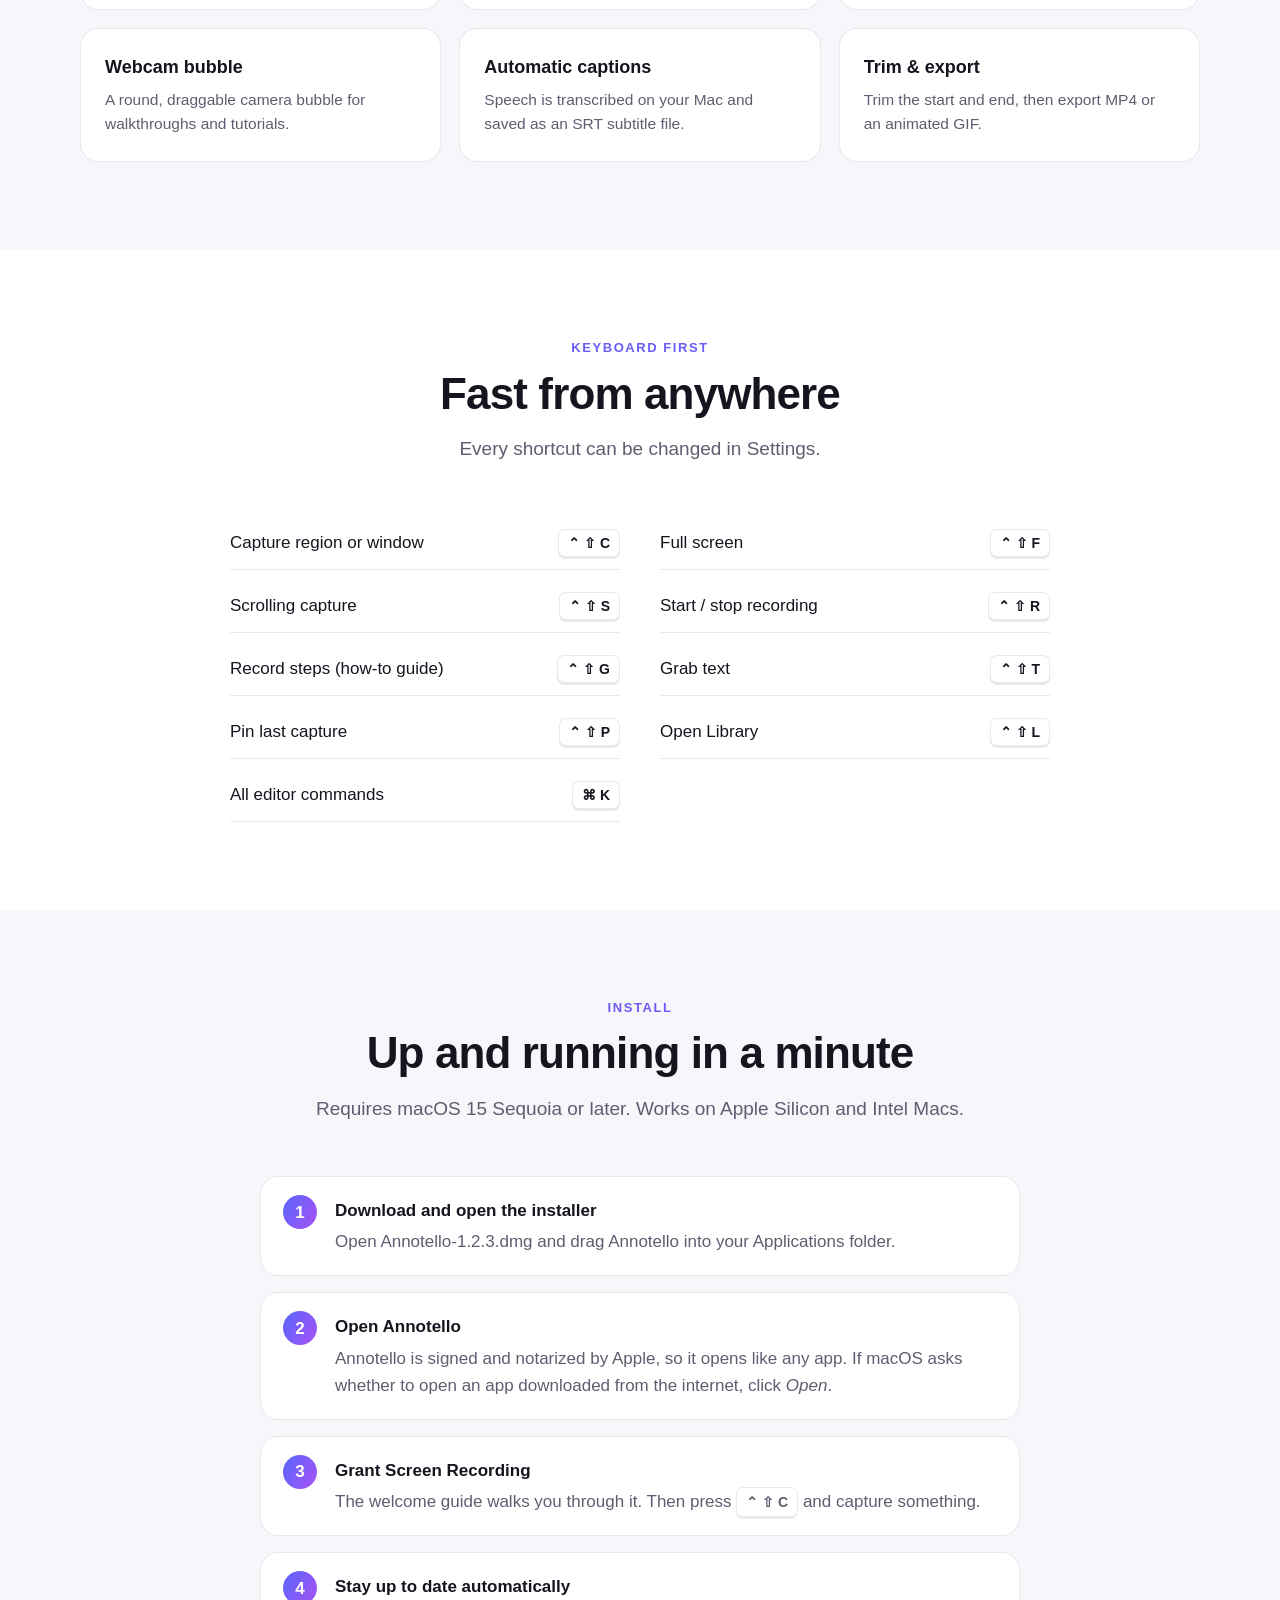
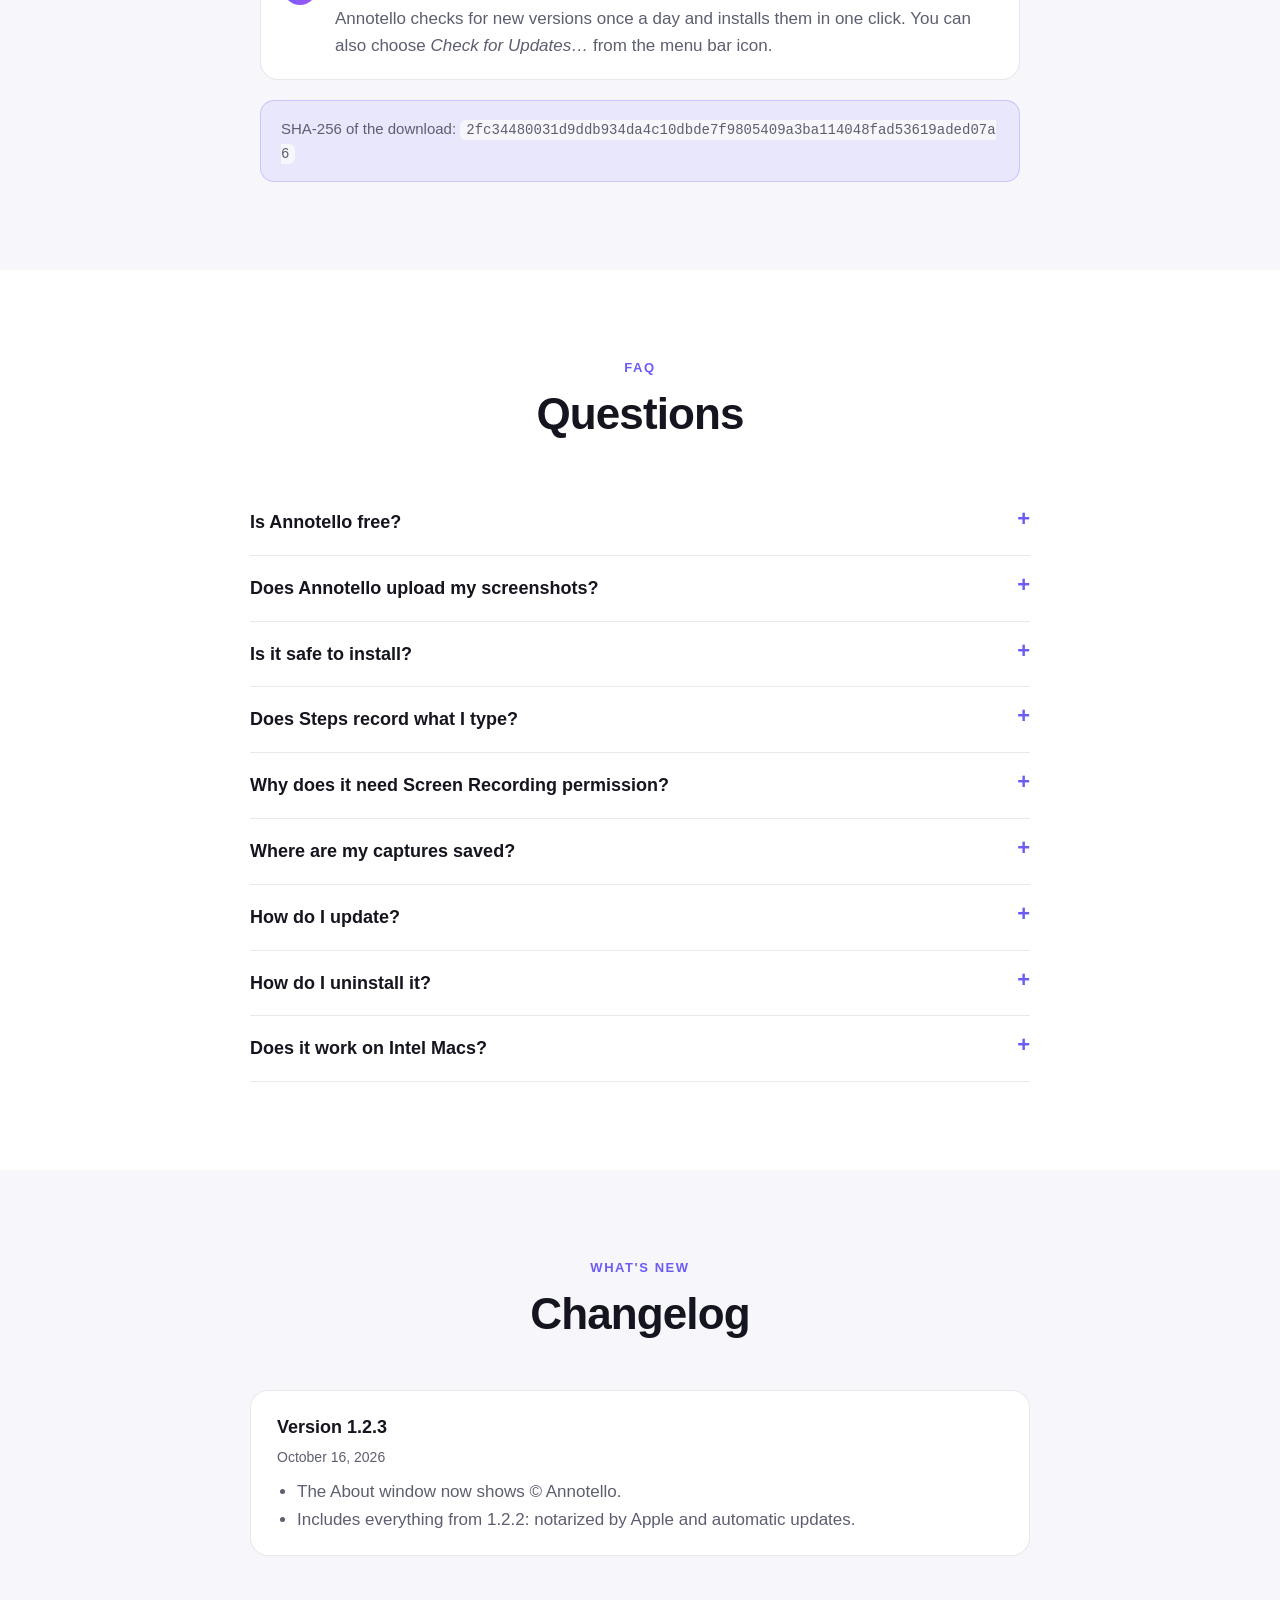
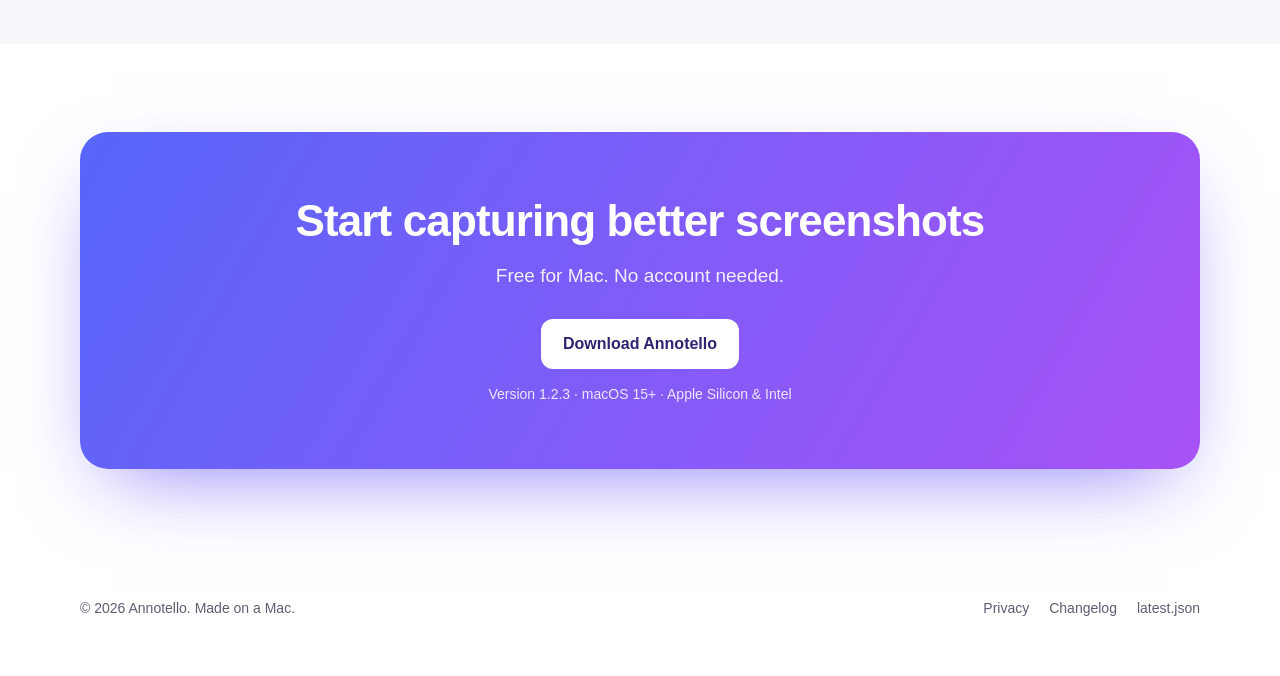
==== commit 1cb70488: "Annotello 1.2.3: © Annotello in About Co-Authored-By: Claude Opus 5.5 <noreply@anthropic.com>" ====
--- a/index.html
+++ b/index.html
@@ -29,7 +29,7 @@
       <a href="#install">Install</a>
       <a href="#faq">FAQ</a>
     </nav>
-    <a class="btn btn-primary btn-small dl-link" href="downloads/Annotello-1.2.2.dmg">Download</a>
+    <a class="btn btn-primary btn-small dl-link" href="downloads/Annotello-1.2.3.dmg">Download</a>
   </div>
 </header>
 
@@ -42,13 +42,13 @@
       <h1>Capture it. <span class="gradient-text">Mark it up.</span><br>Share it in seconds.</h1>
       <p class="lead">Annotello is a fast, private screen capture and annotation app for Mac — arrows, callouts, automatic redaction, scrolling capture, screen recording, and step-by-step guides that write themselves.</p>
       <div class="hero-actions">
-        <a class="btn btn-primary dl-link" href="downloads/Annotello-1.2.2.dmg">
+        <a class="btn btn-primary dl-link" href="downloads/Annotello-1.2.3.dmg">
           <svg viewBox="0 0 24 24" fill="currentColor" aria-hidden="true"><path d="M16.4 12.6c0-2.4 2-3.6 2.1-3.7-1.1-1.7-2.9-1.9-3.5-1.9-1.5-.2-2.9.9-3.7.9-.8 0-1.9-.9-3.2-.8-1.6 0-3.2 1-4 2.5-1.7 3-.4 7.4 1.2 9.8.8 1.2 1.8 2.5 3 2.4 1.2 0 1.7-.8 3.1-.8 1.5 0 1.9.8 3.2.8 1.3 0 2.2-1.2 3-2.4.9-1.4 1.3-2.7 1.3-2.8-.1 0-2.5-1-2.5-4zM14 5.4c.7-.8 1.1-1.9 1-3-1 0-2.1.6-2.8 1.4-.6.7-1.2 1.8-1 2.9 1.1.1 2.1-.5 2.8-1.3z"/></svg>
           Download for Mac
         </a>
         <a class="btn" href="#features">See what it does</a>
       </div>
-      <div class="meta">Free · Version <span class="dl-version">1.2.2</span> · <span class="dl-size">6.1 MB</span> · macOS 15 or later · Apple Silicon &amp; Intel</div>
+      <div class="meta">Free · Version <span class="dl-version">1.2.3</span> · <span class="dl-size">6.1 MB</span> · macOS 15 or later · Apple Silicon &amp; Intel</div>
       <img class="hero-shot" src="assets/hero.jpg" alt="A settings page annotated in Annotello with numbered steps, a highlighted title, blurred email and API key, an arrow and a callout, on a purple gradient backdrop" width="1800" height="1218">
     </div>
   </section>
@@ -254,7 +254,7 @@
         <p>Requires macOS 15 Sequoia or later. Works on Apple Silicon and Intel Macs.</p>
       </div>
       <ol class="steps">
-        <li><strong>Download and open the installer</strong><p>Open <span class="dl-file">Annotello-1.2.2.dmg</span> and drag Annotello into your Applications folder.</p></li>
+        <li><strong>Download and open the installer</strong><p>Open <span class="dl-file">Annotello-1.2.3.dmg</span> and drag Annotello into your Applications folder.</p></li>
         <li><strong>Open Annotello</strong><p>Annotello is signed and notarized by Apple, so it opens like any app. If macOS asks whether to open an app downloaded from the internet, click <em>Open</em>.</p></li>
         <li><strong>Grant Screen Recording</strong><p>The welcome guide walks you through it. Then press <kbd>⌃ ⇧ C</kbd> and capture something.</p></li>
         <li><strong>Stay up to date automatically</strong><p>Annotello checks for new versions once a day and installs them in one click. You can also choose <em>Check for Updates…</em> from the menu bar icon.</p></li>
@@ -295,7 +295,7 @@
       </div>
       <div class="changelog">
         <div class="release">
-          <h4>Version <span class="dl-version">1.2.2</span></h4>
+          <h4>Version <span class="dl-version">1.2.3</span></h4>
           <div class="date dl-date">October 2026</div>
           <ul class="dl-notes">
             <li>First public release of Annotello.</li>
@@ -313,8 +313,8 @@
       <div class="cta-box">
         <h2>Start capturing better screenshots</h2>
         <p>Free for Mac. No account needed.</p>
-        <a class="btn dl-link" href="downloads/Annotello-1.2.2.dmg">Download Annotello</a>
-        <div class="meta">Version <span class="dl-version">1.2.2</span> · macOS 15+ · Apple Silicon &amp; Intel</div>
+        <a class="btn dl-link" href="downloads/Annotello-1.2.3.dmg">Download Annotello</a>
+        <div class="meta">Version <span class="dl-version">1.2.3</span> · macOS 15+ · Apple Silicon &amp; Intel</div>
       </div>
     </div>
   </section>
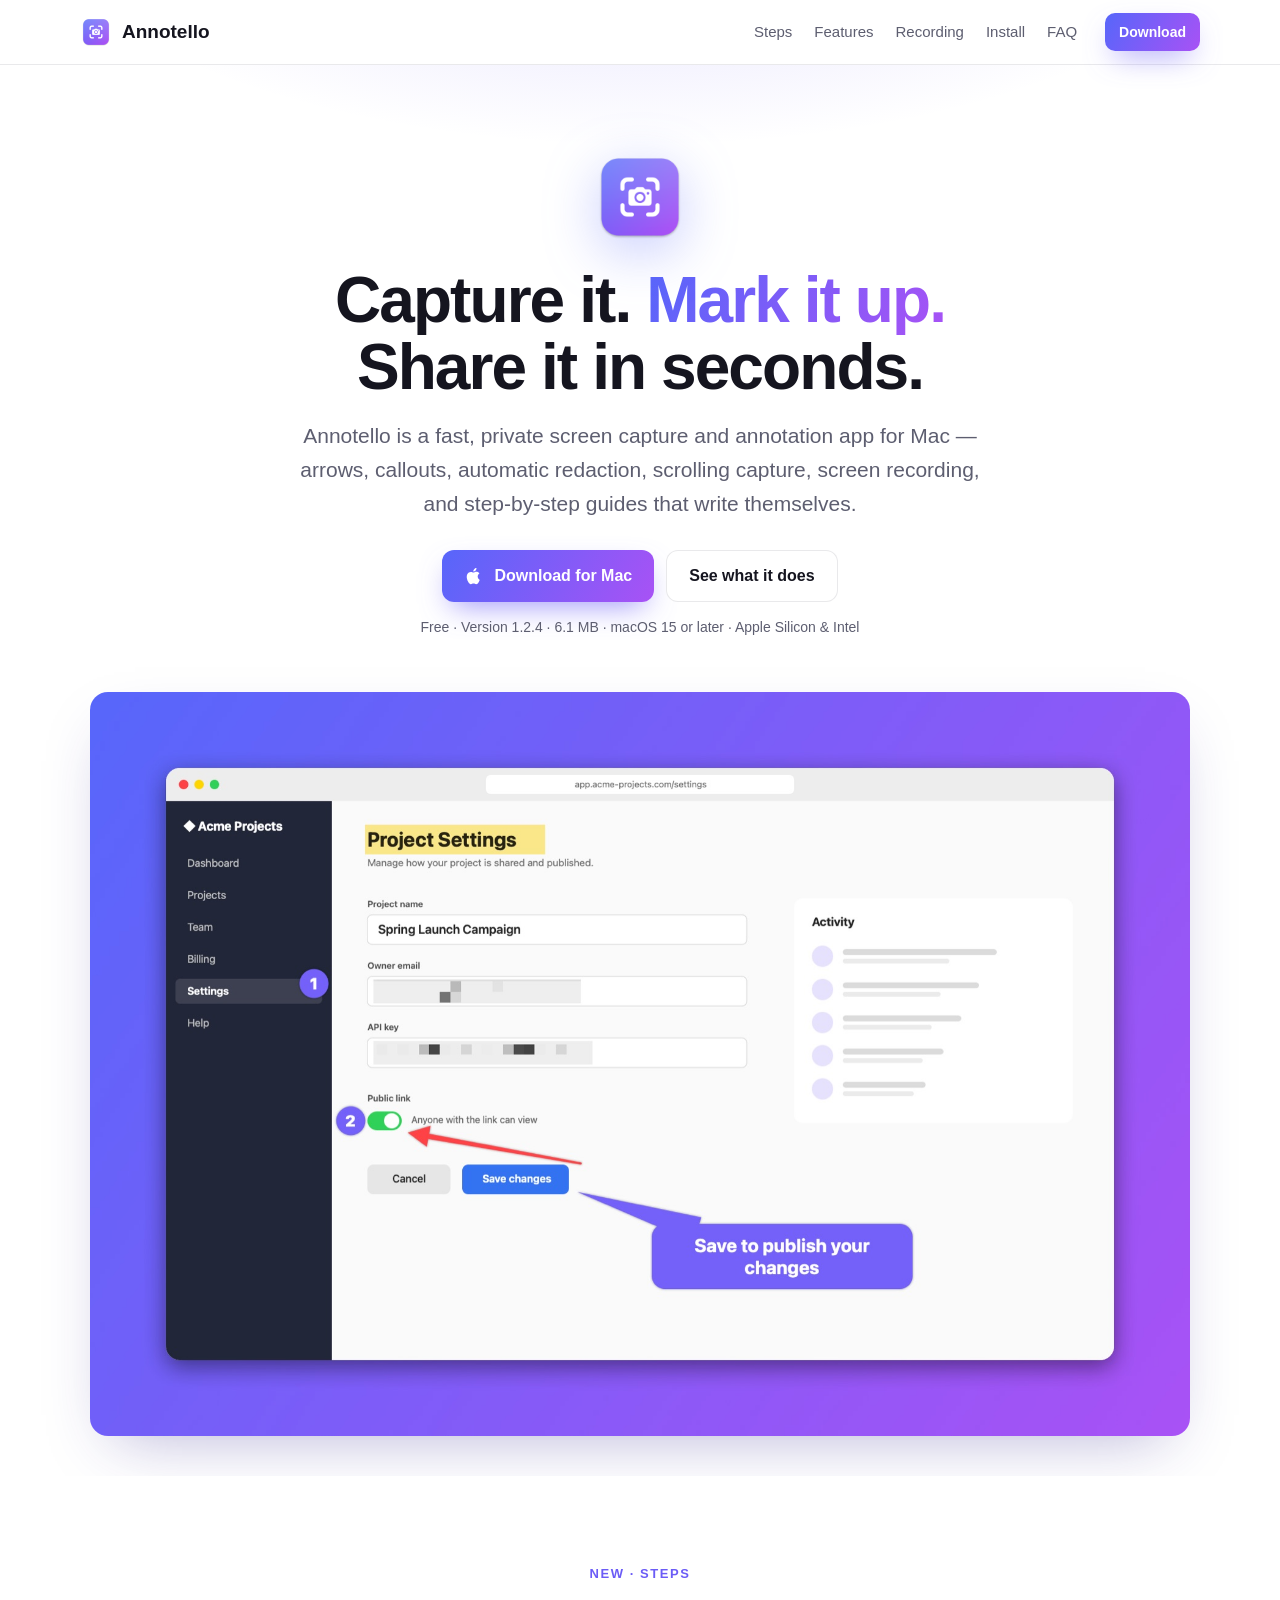
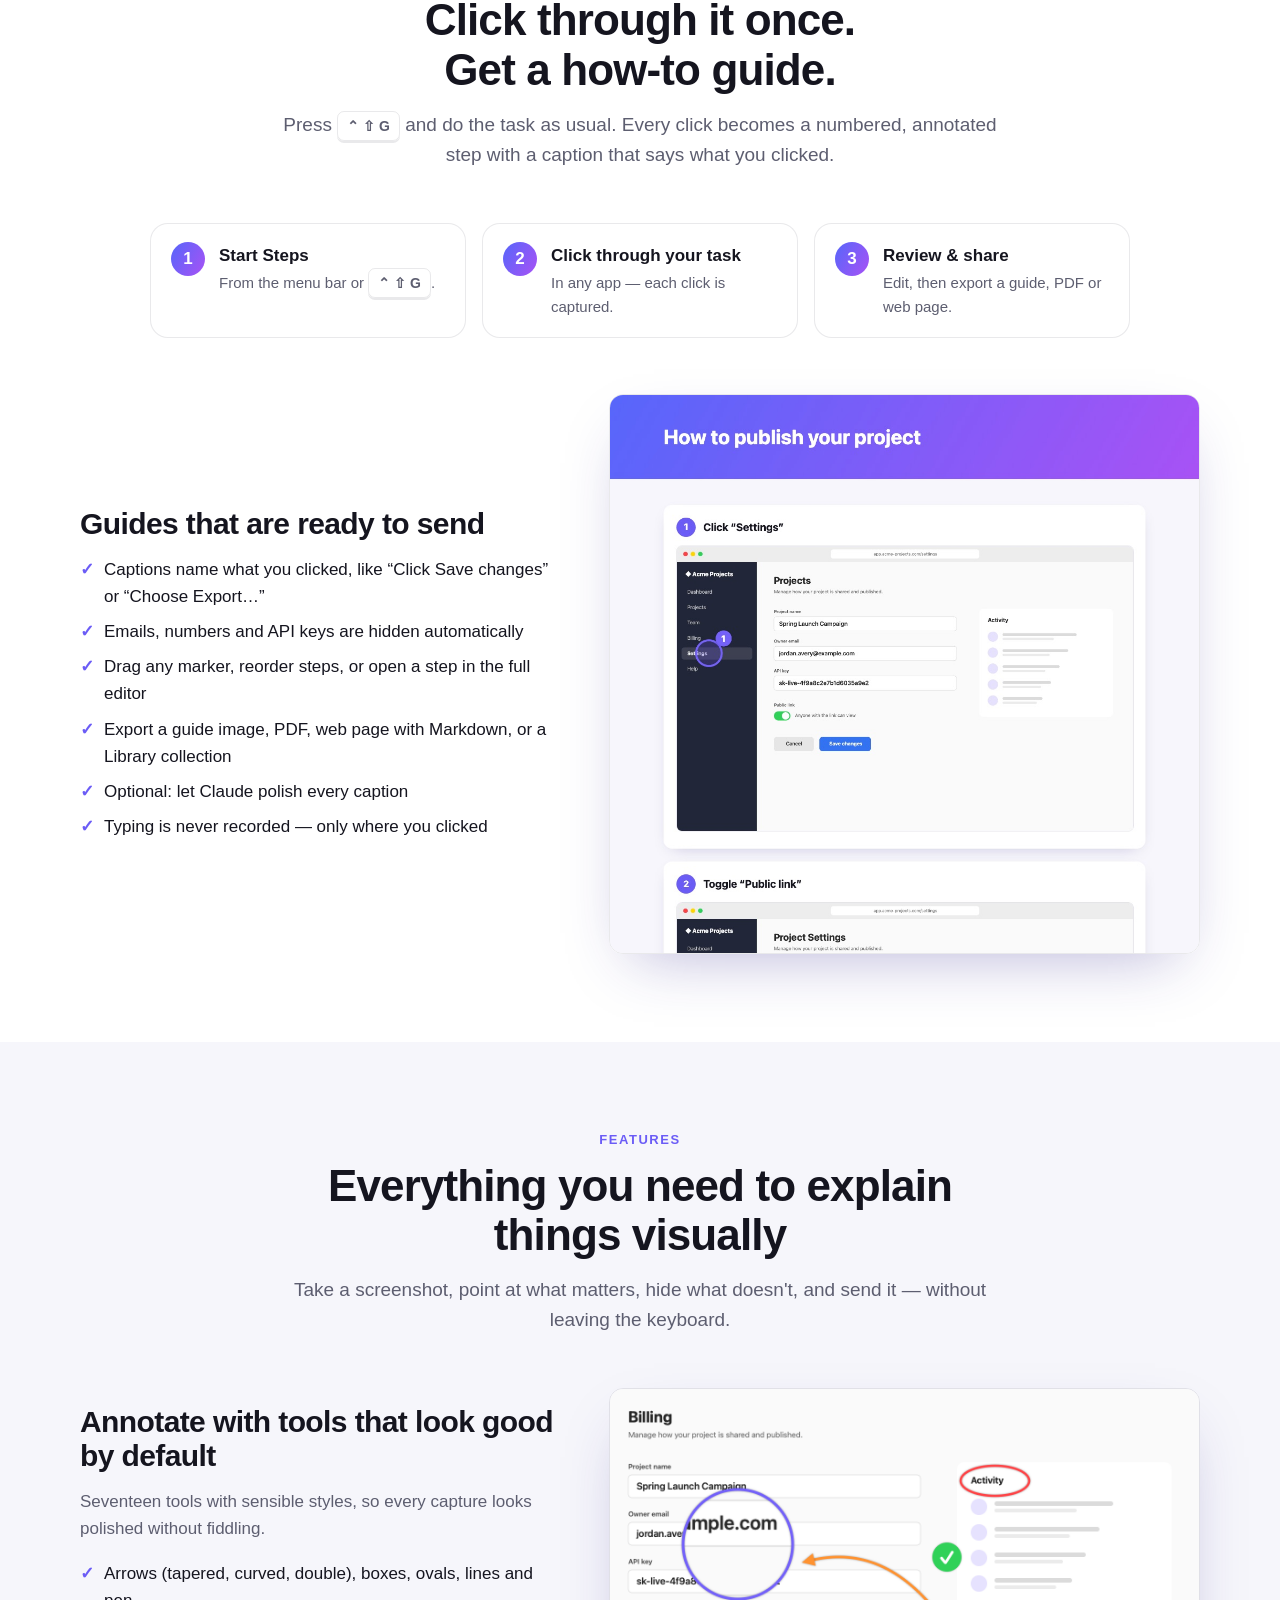
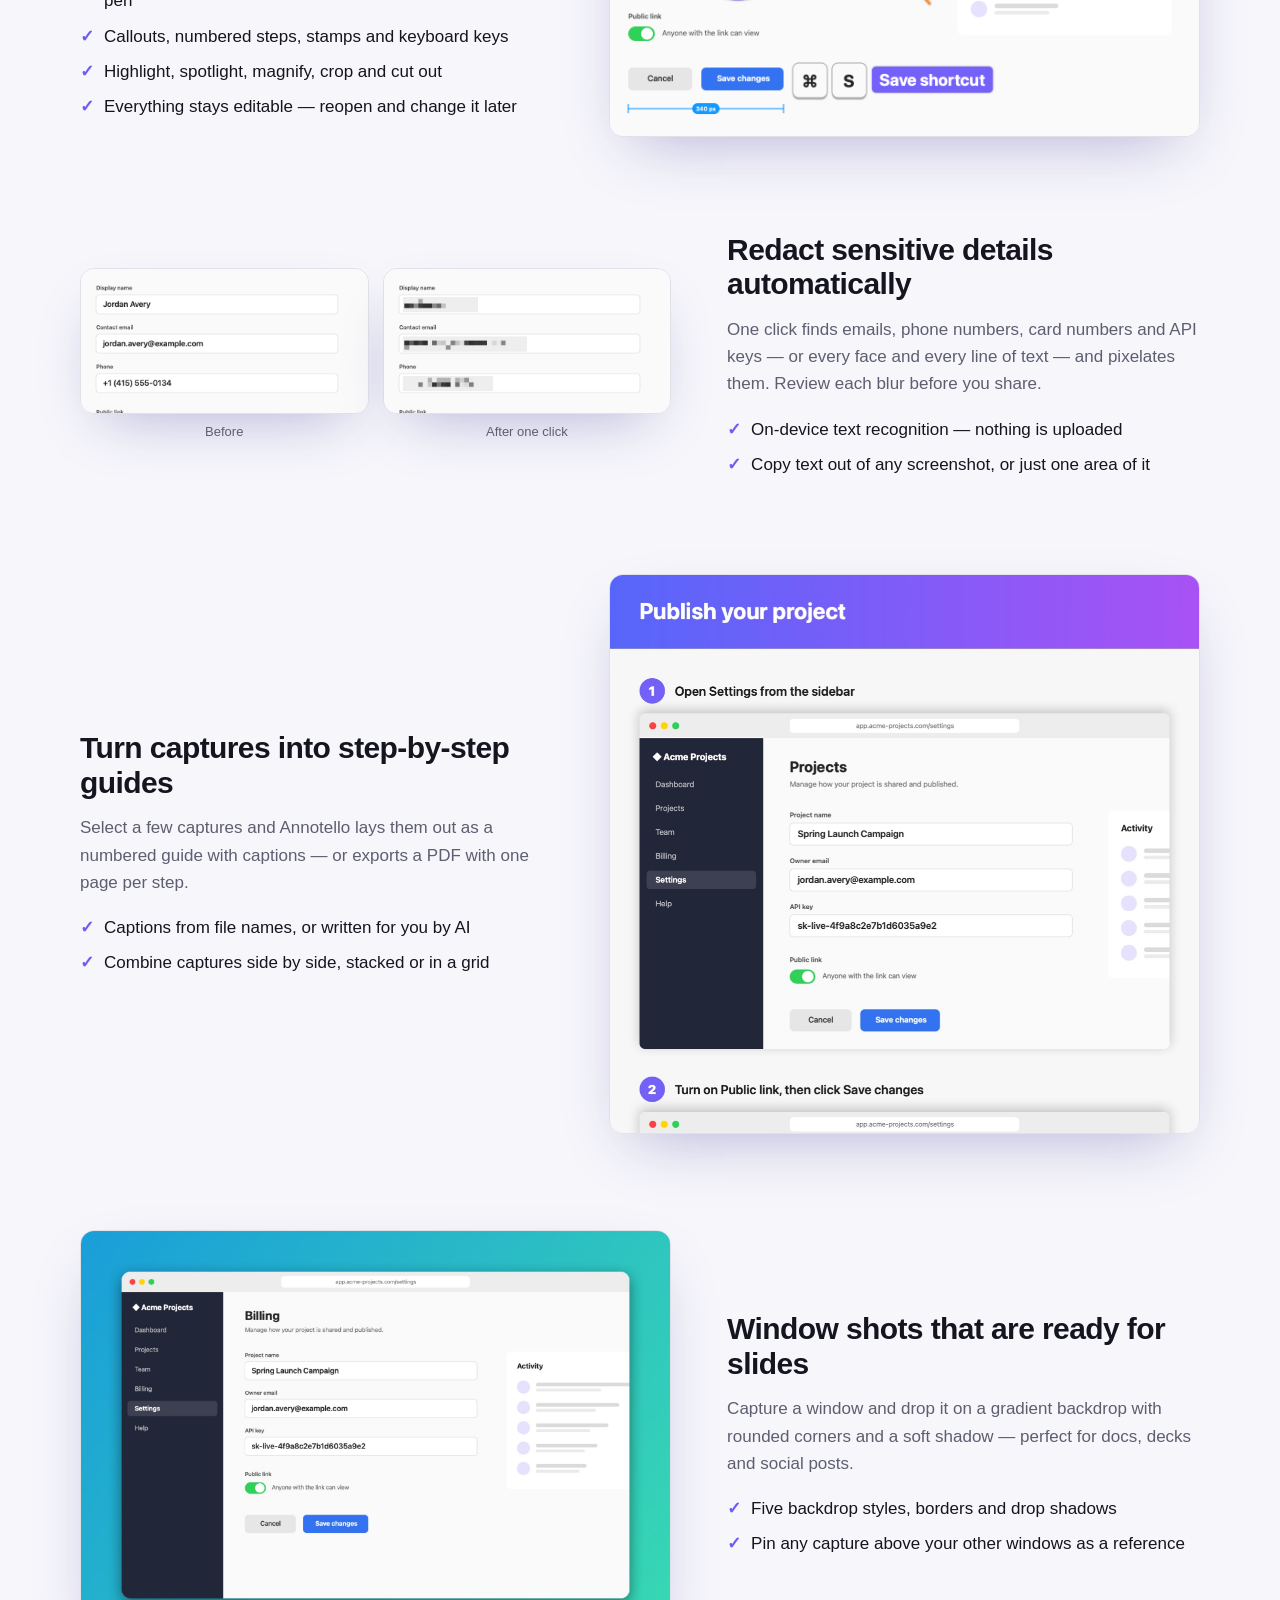
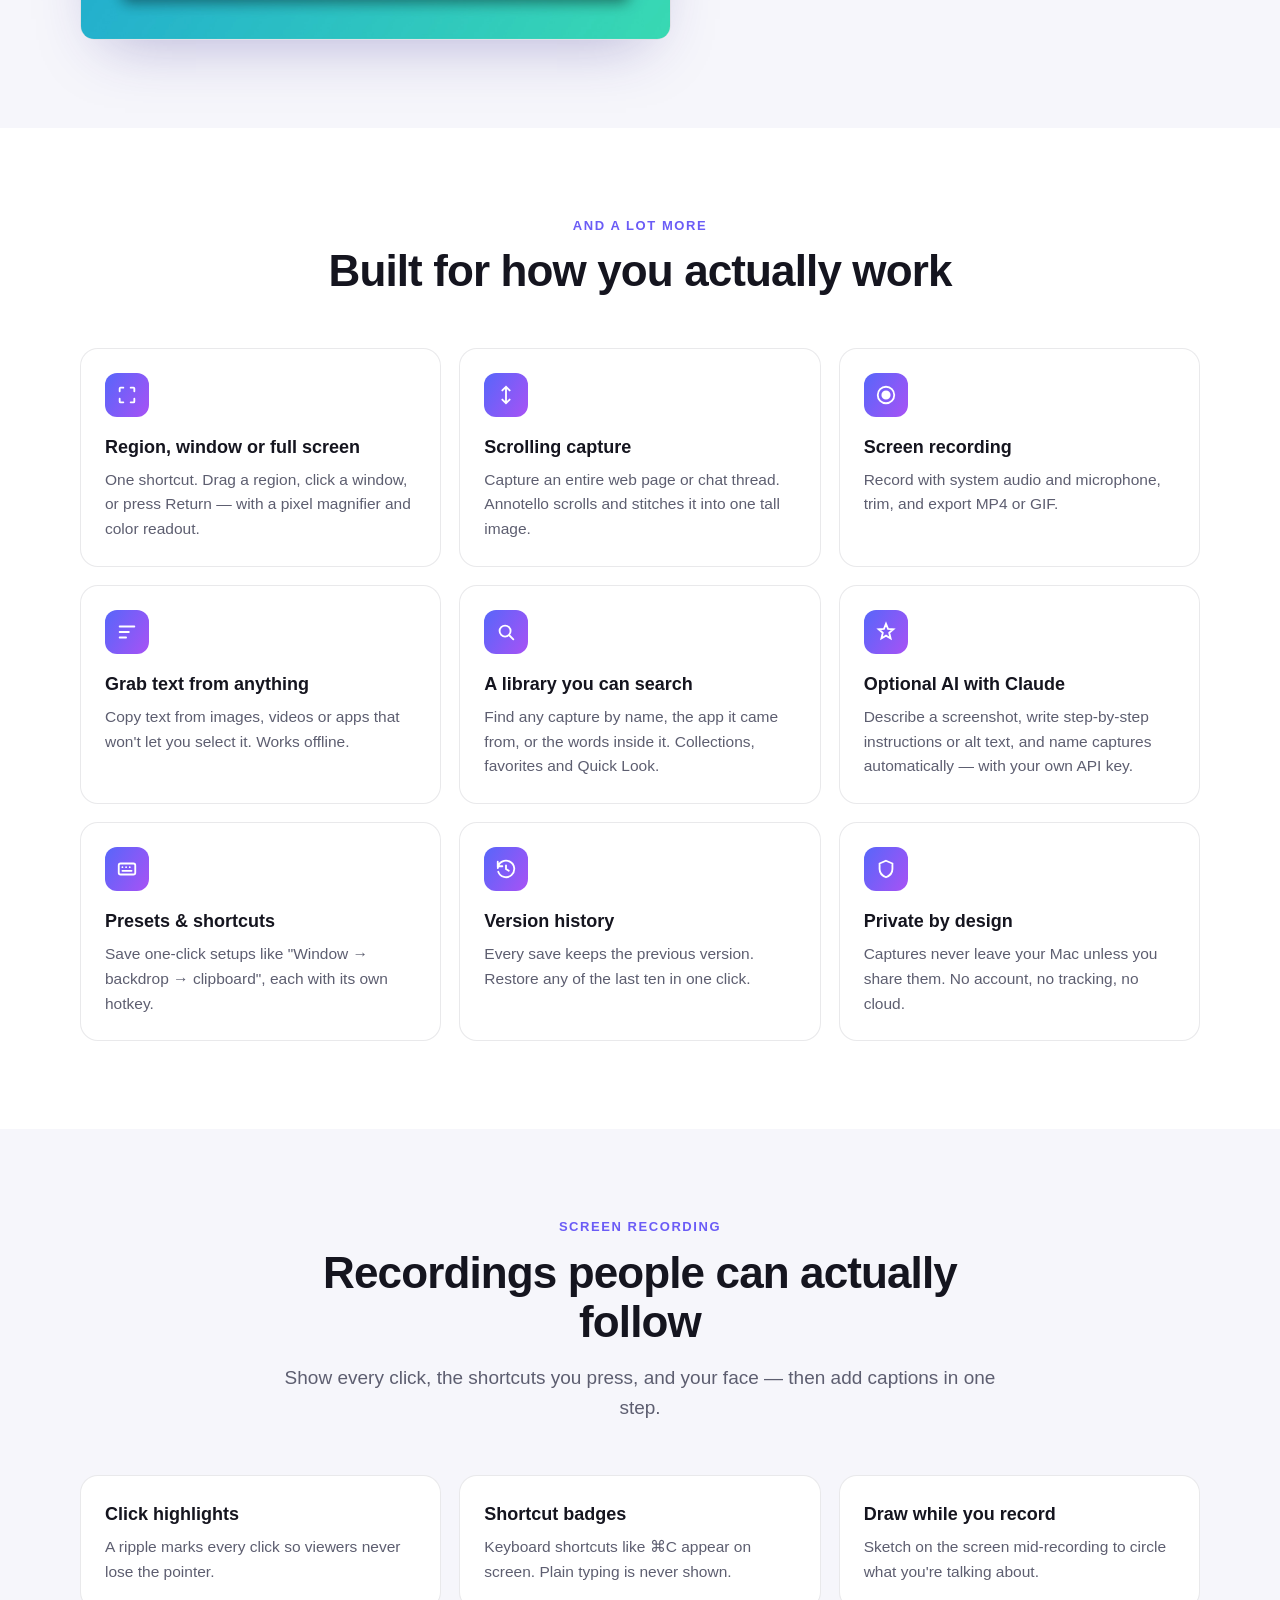
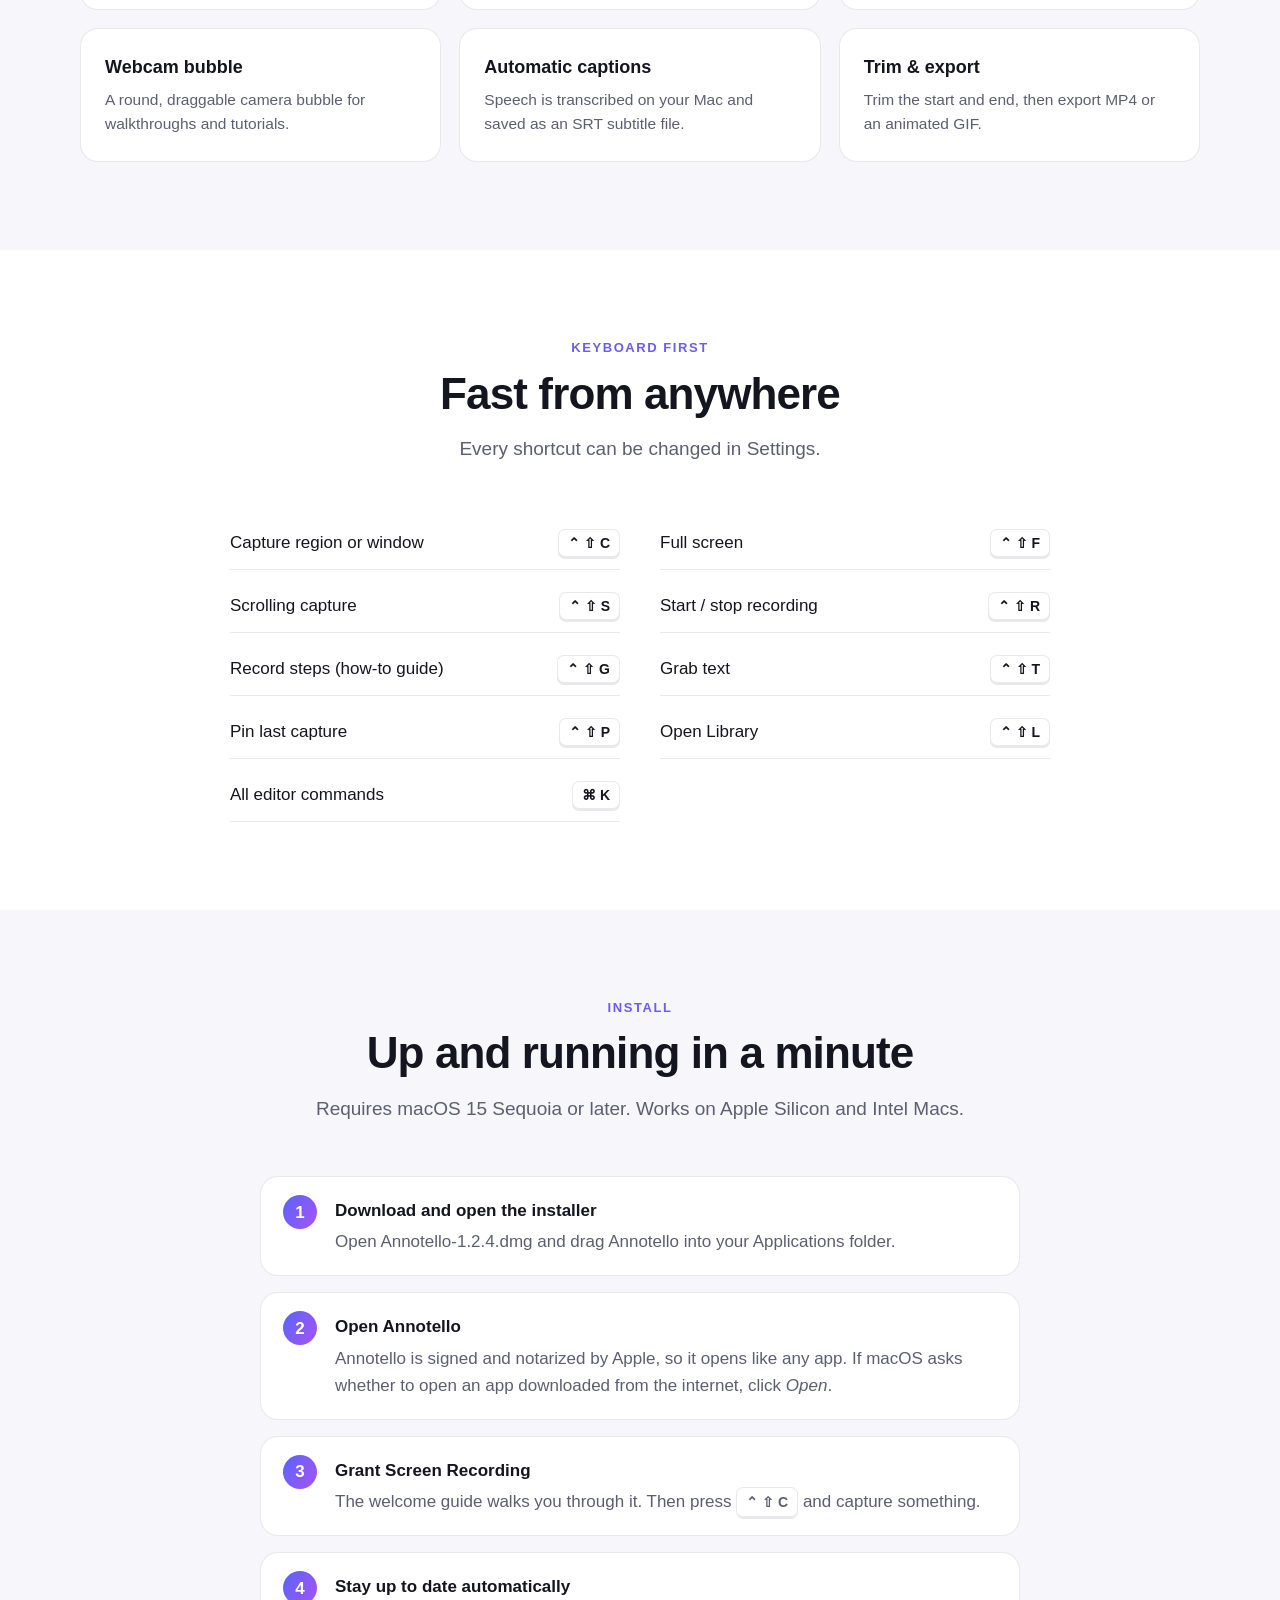
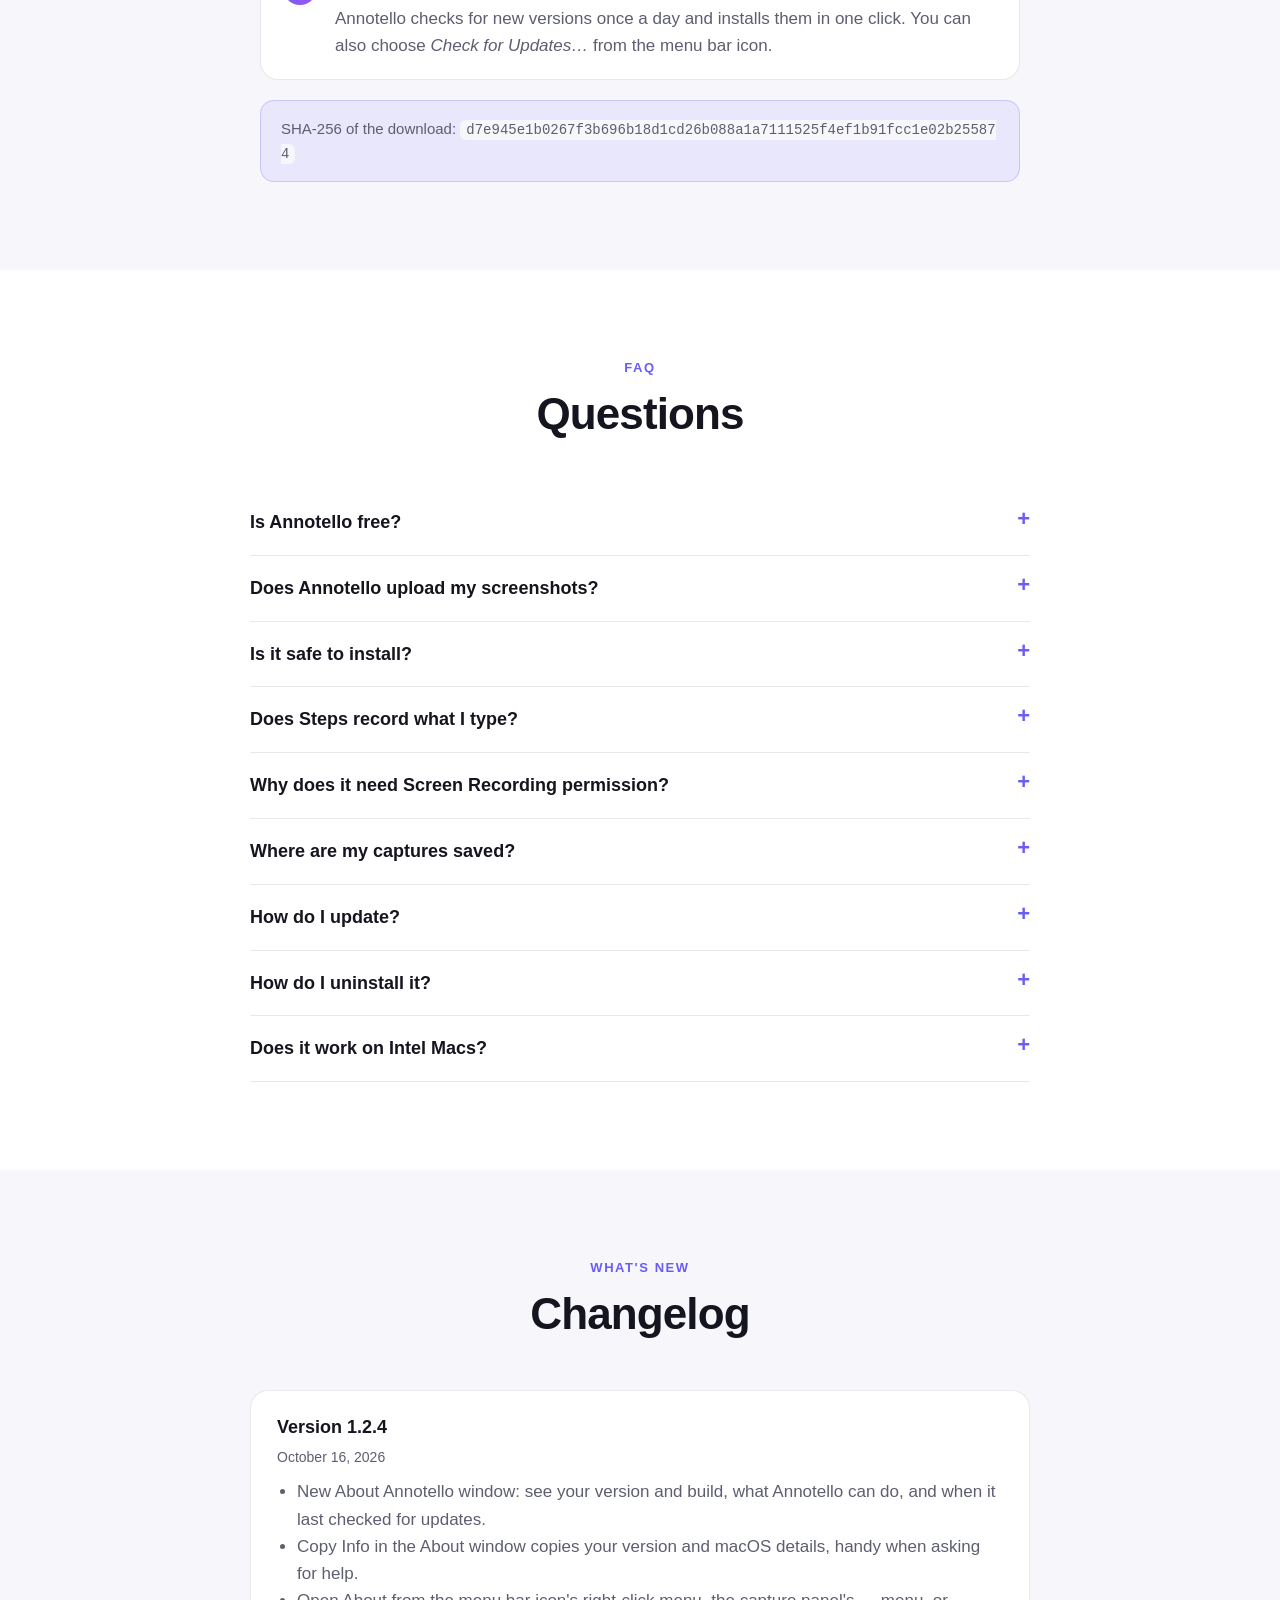
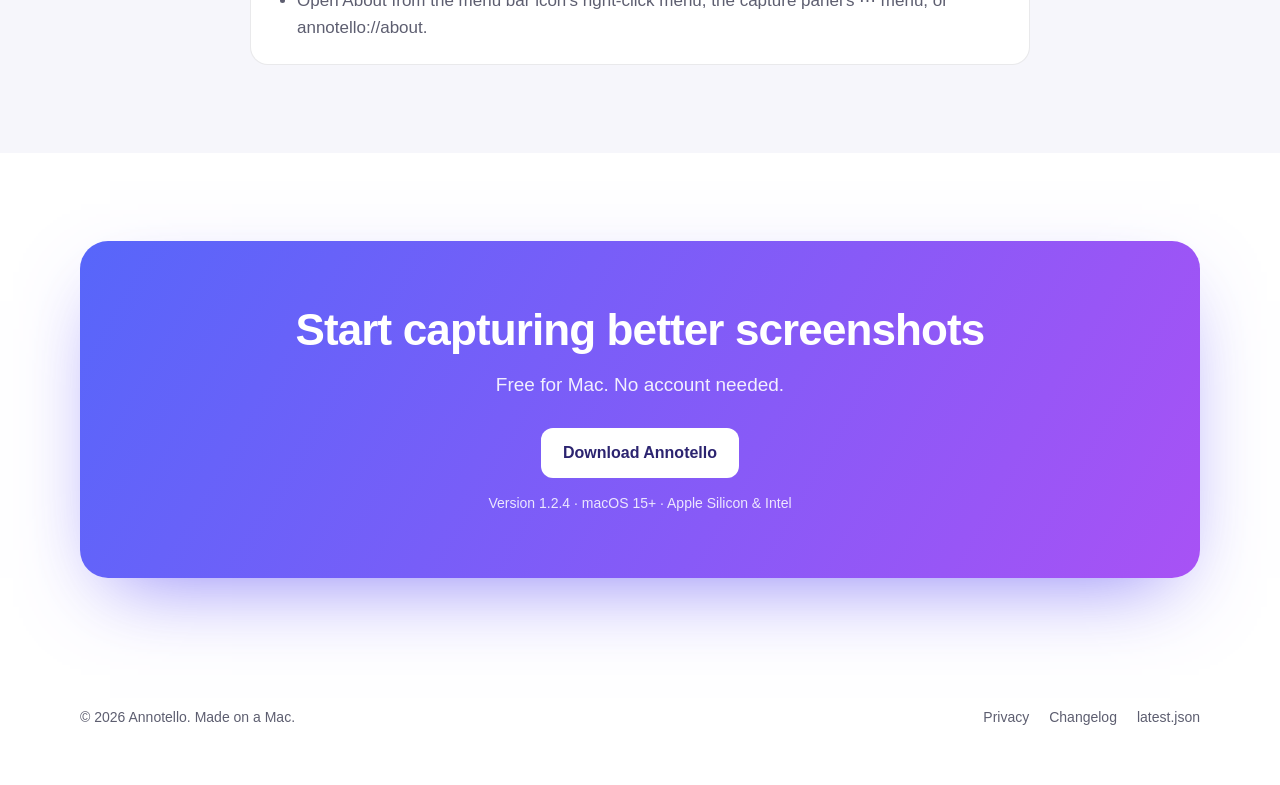
==== commit 63dcf3e5: "Annotello 1.2.4: About window Co-Authored-By: Claude Opus 5.5 <noreply@anthropic.com>" ====
--- a/index.html
+++ b/index.html
@@ -29,7 +29,7 @@
       <a href="#install">Install</a>
       <a href="#faq">FAQ</a>
     </nav>
-    <a class="btn btn-primary btn-small dl-link" href="downloads/Annotello-1.2.3.dmg">Download</a>
+    <a class="btn btn-primary btn-small dl-link" href="downloads/Annotello-1.2.4.dmg">Download</a>
   </div>
 </header>
 
@@ -42,13 +42,13 @@
       <h1>Capture it. <span class="gradient-text">Mark it up.</span><br>Share it in seconds.</h1>
       <p class="lead">Annotello is a fast, private screen capture and annotation app for Mac — arrows, callouts, automatic redaction, scrolling capture, screen recording, and step-by-step guides that write themselves.</p>
       <div class="hero-actions">
-        <a class="btn btn-primary dl-link" href="downloads/Annotello-1.2.3.dmg">
+        <a class="btn btn-primary dl-link" href="downloads/Annotello-1.2.4.dmg">
           <svg viewBox="0 0 24 24" fill="currentColor" aria-hidden="true"><path d="M16.4 12.6c0-2.4 2-3.6 2.1-3.7-1.1-1.7-2.9-1.9-3.5-1.9-1.5-.2-2.9.9-3.7.9-.8 0-1.9-.9-3.2-.8-1.6 0-3.2 1-4 2.5-1.7 3-.4 7.4 1.2 9.8.8 1.2 1.8 2.5 3 2.4 1.2 0 1.7-.8 3.1-.8 1.5 0 1.9.8 3.2.8 1.3 0 2.2-1.2 3-2.4.9-1.4 1.3-2.7 1.3-2.8-.1 0-2.5-1-2.5-4zM14 5.4c.7-.8 1.1-1.9 1-3-1 0-2.1.6-2.8 1.4-.6.7-1.2 1.8-1 2.9 1.1.1 2.1-.5 2.8-1.3z"/></svg>
           Download for Mac
         </a>
         <a class="btn" href="#features">See what it does</a>
       </div>
-      <div class="meta">Free · Version <span class="dl-version">1.2.3</span> · <span class="dl-size">6.1 MB</span> · macOS 15 or later · Apple Silicon &amp; Intel</div>
+      <div class="meta">Free · Version <span class="dl-version">1.2.4</span> · <span class="dl-size">6.1 MB</span> · macOS 15 or later · Apple Silicon &amp; Intel</div>
       <img class="hero-shot" src="assets/hero.jpg" alt="A settings page annotated in Annotello with numbered steps, a highlighted title, blurred email and API key, an arrow and a callout, on a purple gradient backdrop" width="1800" height="1218">
     </div>
   </section>
@@ -254,7 +254,7 @@
         <p>Requires macOS 15 Sequoia or later. Works on Apple Silicon and Intel Macs.</p>
       </div>
       <ol class="steps">
-        <li><strong>Download and open the installer</strong><p>Open <span class="dl-file">Annotello-1.2.3.dmg</span> and drag Annotello into your Applications folder.</p></li>
+        <li><strong>Download and open the installer</strong><p>Open <span class="dl-file">Annotello-1.2.4.dmg</span> and drag Annotello into your Applications folder.</p></li>
         <li><strong>Open Annotello</strong><p>Annotello is signed and notarized by Apple, so it opens like any app. If macOS asks whether to open an app downloaded from the internet, click <em>Open</em>.</p></li>
         <li><strong>Grant Screen Recording</strong><p>The welcome guide walks you through it. Then press <kbd>⌃ ⇧ C</kbd> and capture something.</p></li>
         <li><strong>Stay up to date automatically</strong><p>Annotello checks for new versions once a day and installs them in one click. You can also choose <em>Check for Updates…</em> from the menu bar icon.</p></li>
@@ -295,7 +295,7 @@
       </div>
       <div class="changelog">
         <div class="release">
-          <h4>Version <span class="dl-version">1.2.3</span></h4>
+          <h4>Version <span class="dl-version">1.2.4</span></h4>
           <div class="date dl-date">October 2026</div>
           <ul class="dl-notes">
             <li>First public release of Annotello.</li>
@@ -313,8 +313,8 @@
       <div class="cta-box">
         <h2>Start capturing better screenshots</h2>
         <p>Free for Mac. No account needed.</p>
-        <a class="btn dl-link" href="downloads/Annotello-1.2.3.dmg">Download Annotello</a>
-        <div class="meta">Version <span class="dl-version">1.2.3</span> · macOS 15+ · Apple Silicon &amp; Intel</div>
+        <a class="btn dl-link" href="downloads/Annotello-1.2.4.dmg">Download Annotello</a>
+        <div class="meta">Version <span class="dl-version">1.2.4</span> · macOS 15+ · Apple Silicon &amp; Intel</div>
       </div>
     </div>
   </section>
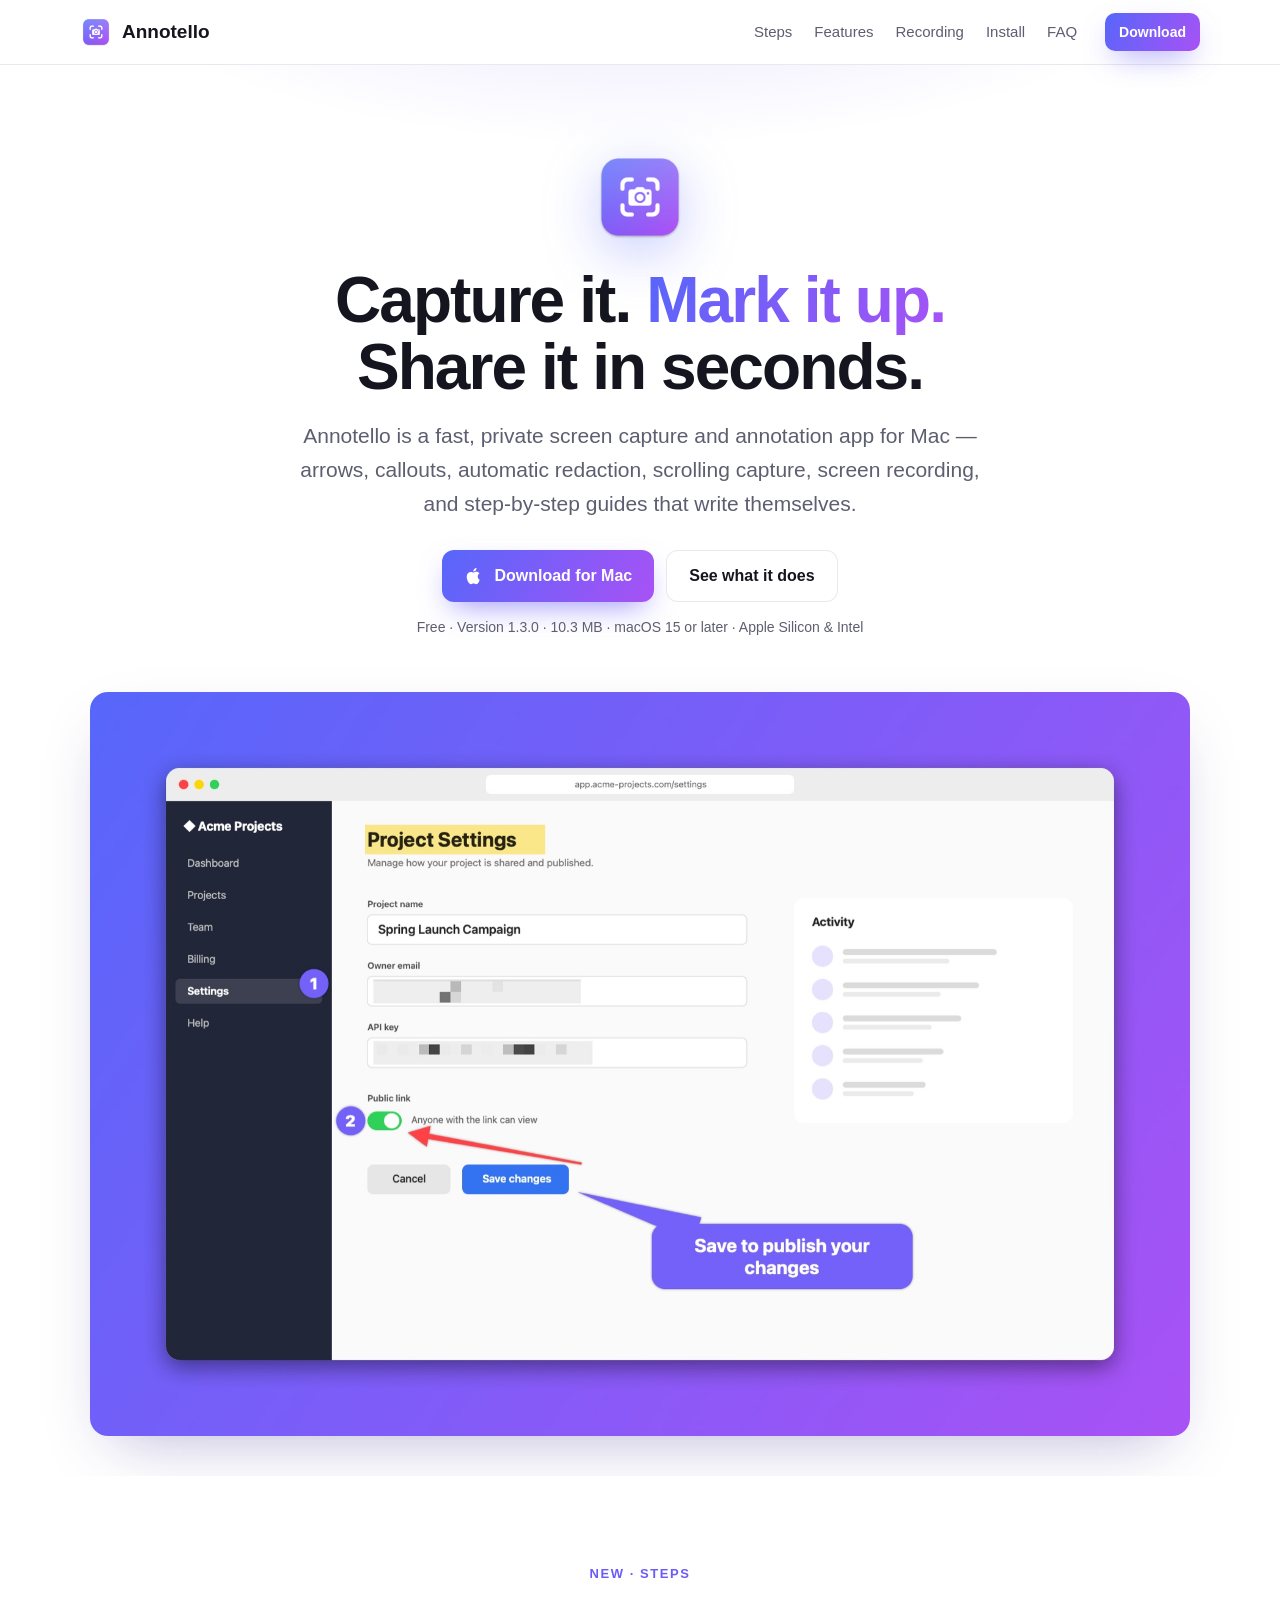
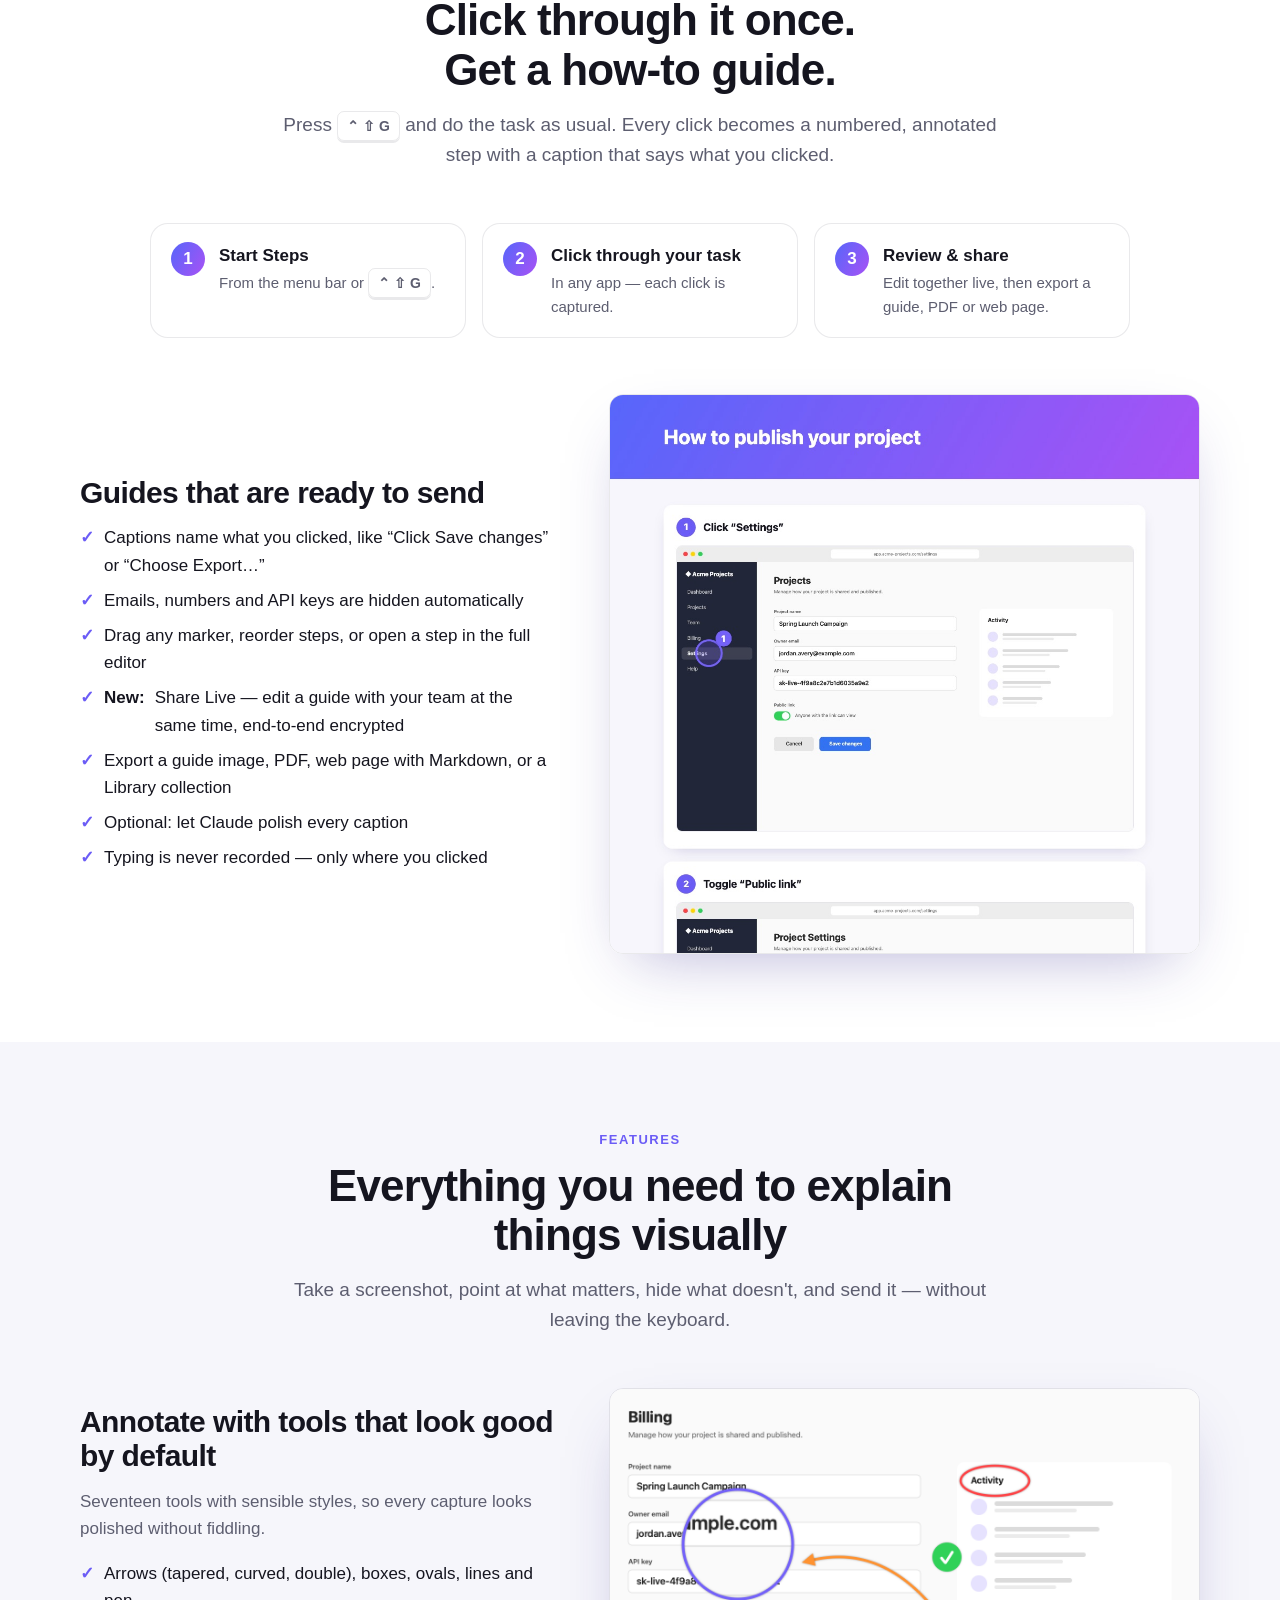
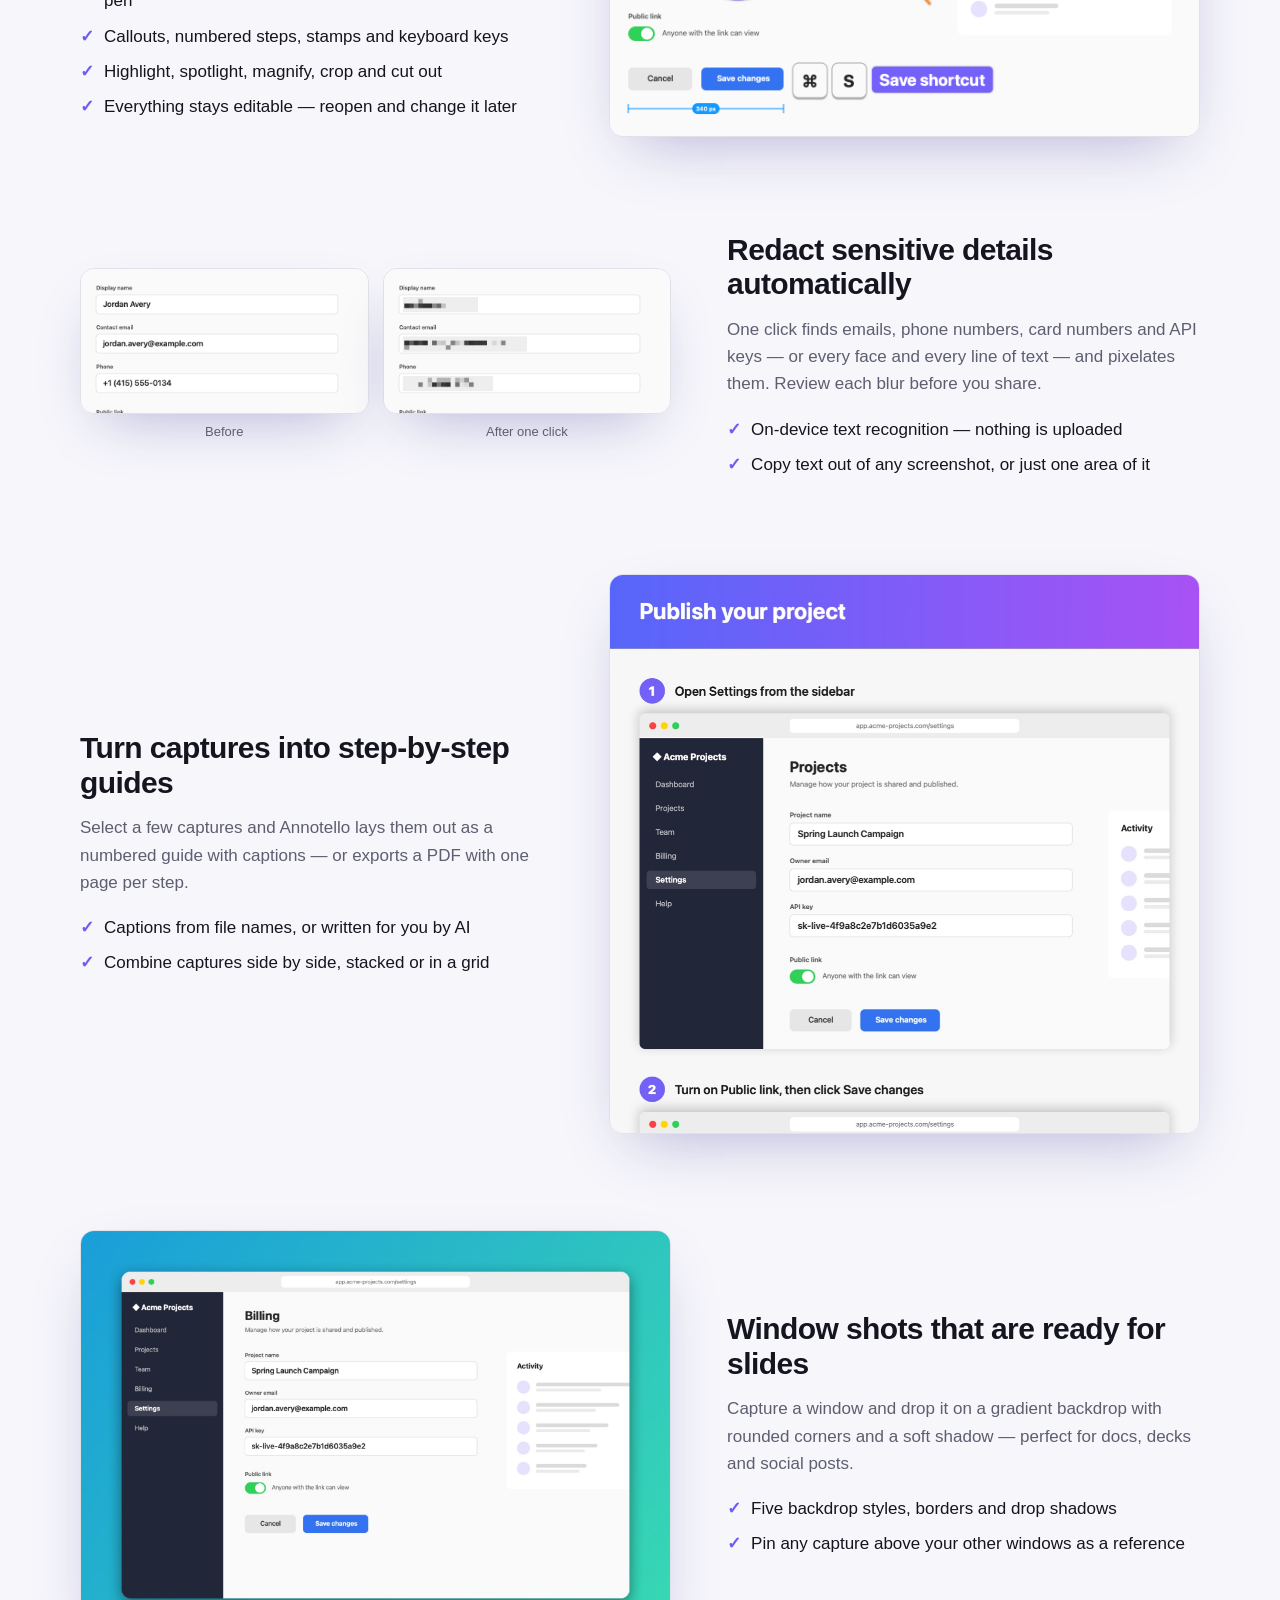
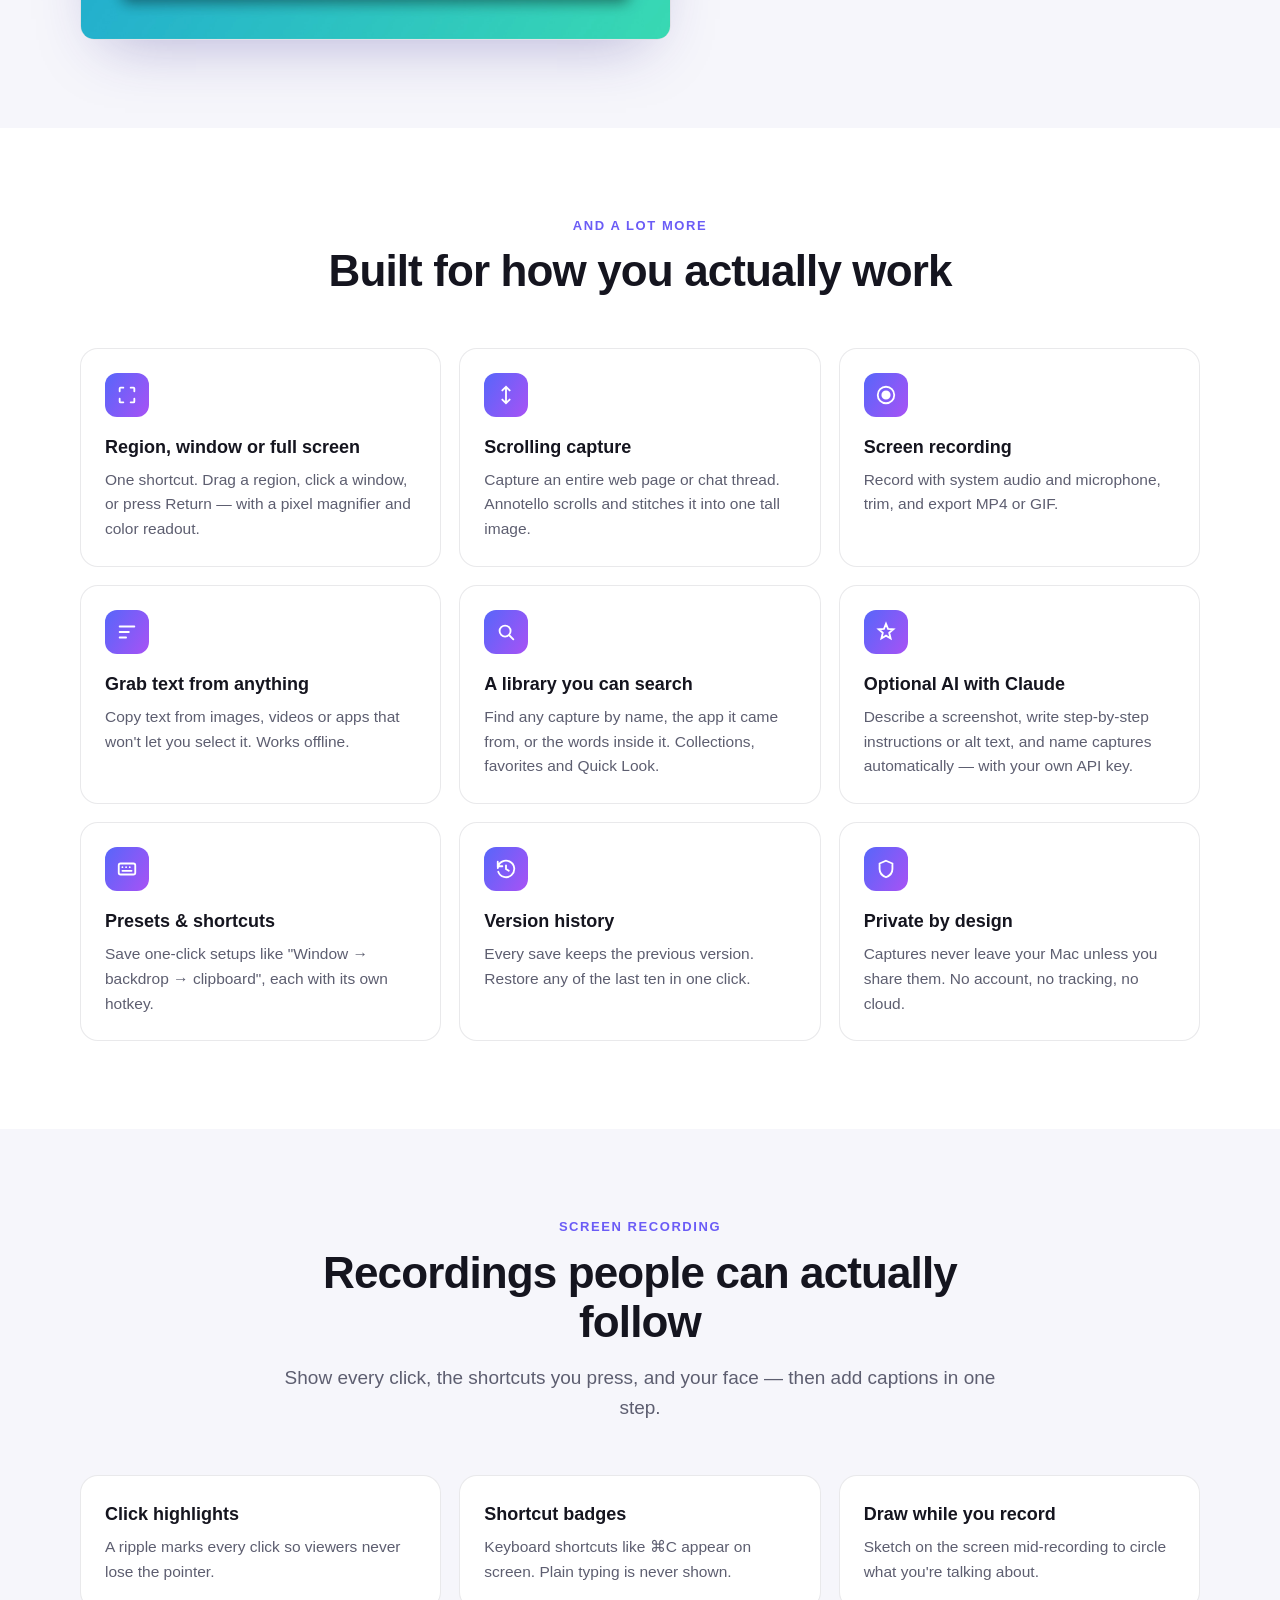
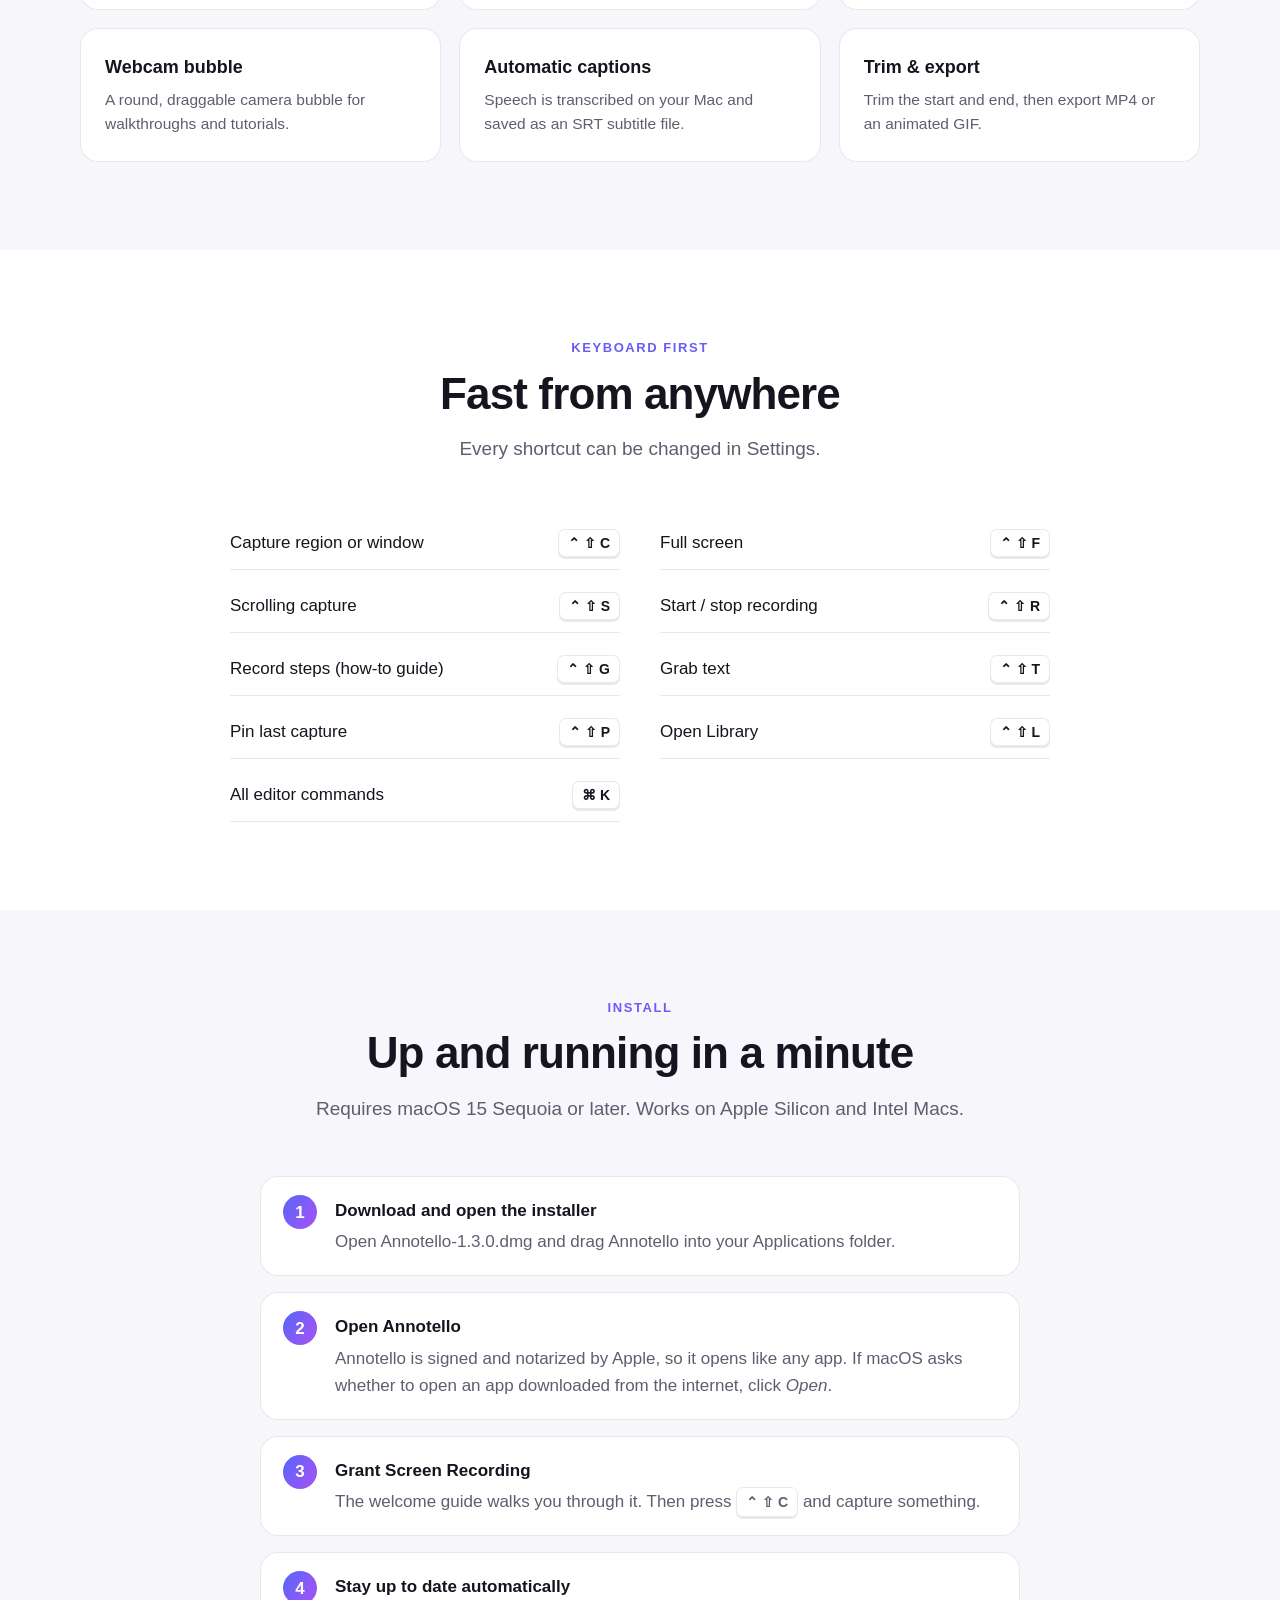
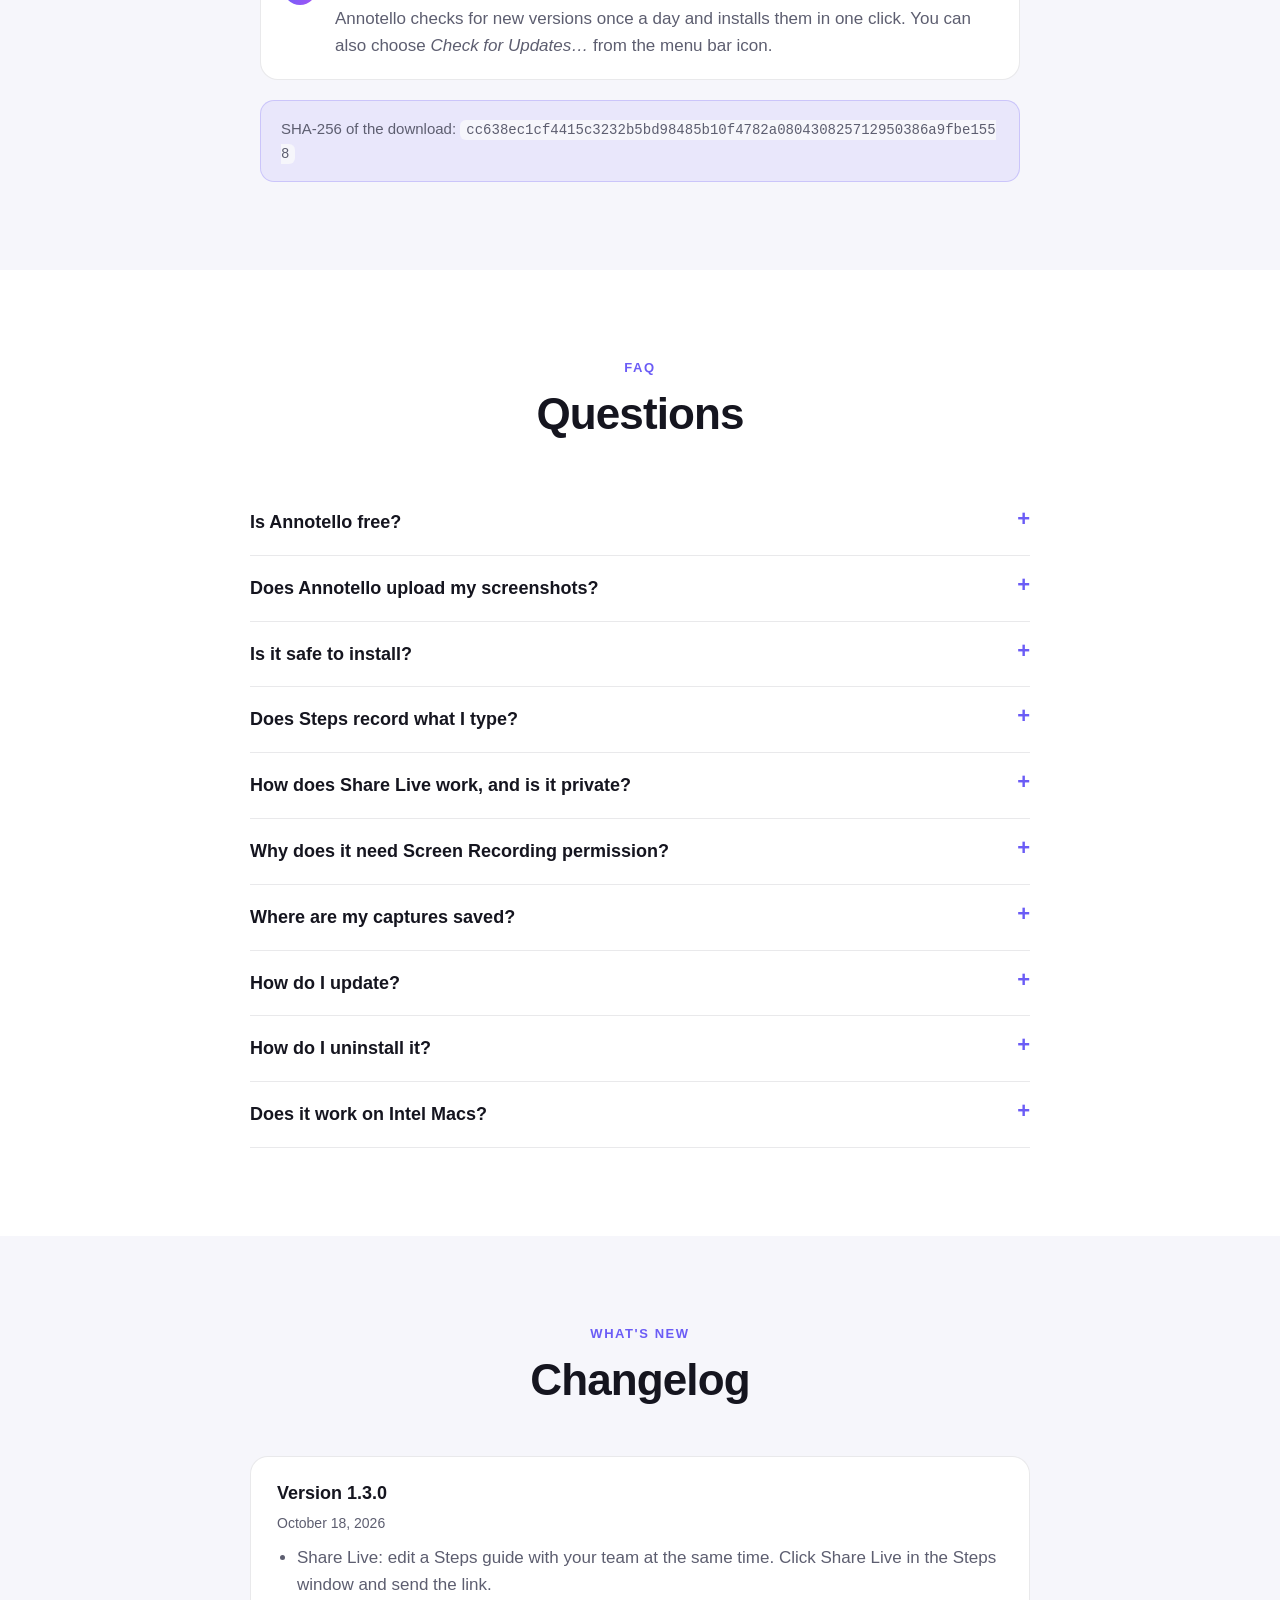
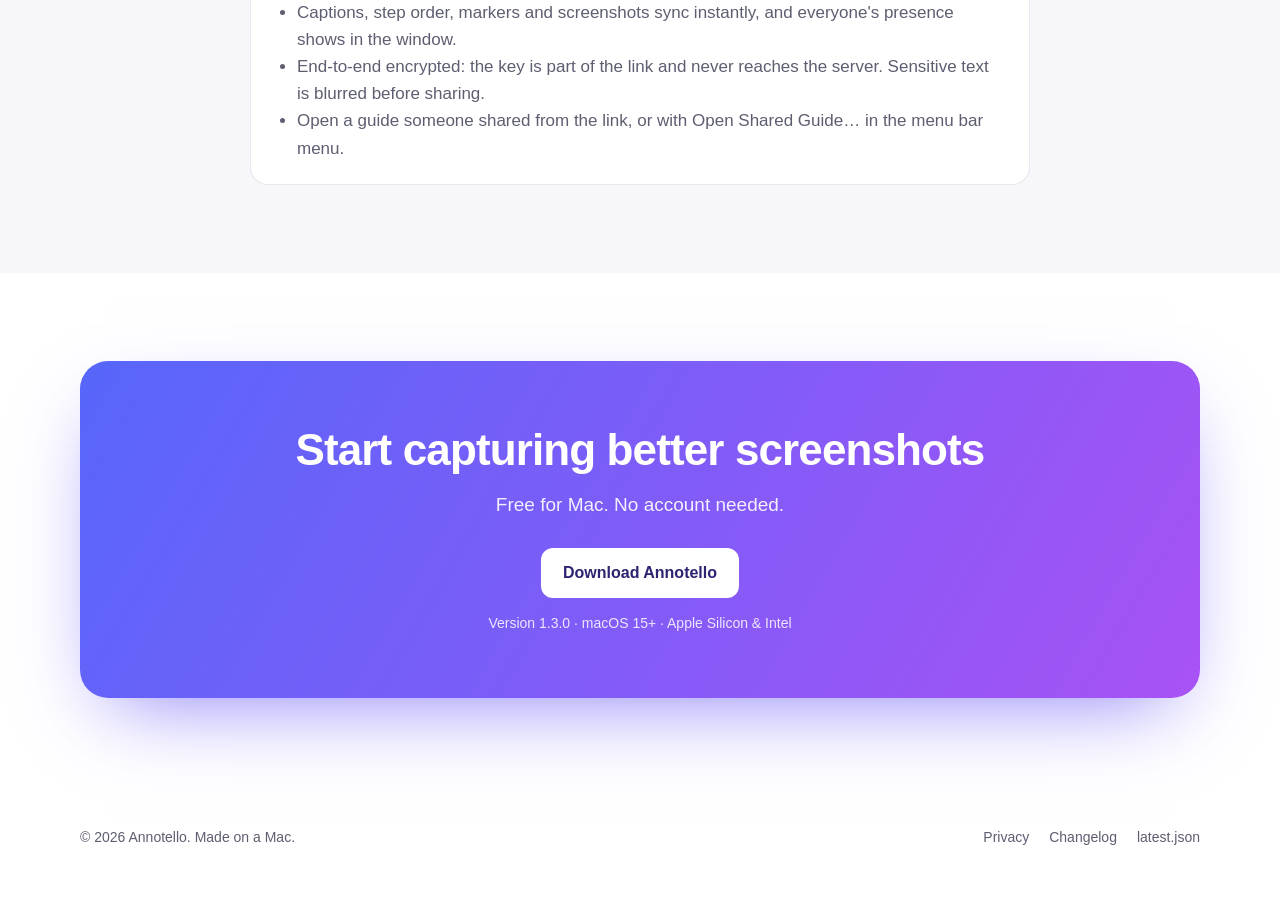
==== commit 3e4eb32e: "Annotello 1.3.0: Share Live for Steps guides; shared-guide landing page Co-Authored-By: Claude Opus " ====
--- a/index.html
+++ b/index.html
@@ -29,7 +29,7 @@
       <a href="#install">Install</a>
       <a href="#faq">FAQ</a>
     </nav>
-    <a class="btn btn-primary btn-small dl-link" href="downloads/Annotello-1.2.4.dmg">Download</a>
+    <a class="btn btn-primary btn-small dl-link" href="downloads/Annotello-1.3.0.dmg">Download</a>
   </div>
 </header>
 
@@ -42,13 +42,13 @@
       <h1>Capture it. <span class="gradient-text">Mark it up.</span><br>Share it in seconds.</h1>
       <p class="lead">Annotello is a fast, private screen capture and annotation app for Mac — arrows, callouts, automatic redaction, scrolling capture, screen recording, and step-by-step guides that write themselves.</p>
       <div class="hero-actions">
-        <a class="btn btn-primary dl-link" href="downloads/Annotello-1.2.4.dmg">
+        <a class="btn btn-primary dl-link" href="downloads/Annotello-1.3.0.dmg">
           <svg viewBox="0 0 24 24" fill="currentColor" aria-hidden="true"><path d="M16.4 12.6c0-2.4 2-3.6 2.1-3.7-1.1-1.7-2.9-1.9-3.5-1.9-1.5-.2-2.9.9-3.7.9-.8 0-1.9-.9-3.2-.8-1.6 0-3.2 1-4 2.5-1.7 3-.4 7.4 1.2 9.8.8 1.2 1.8 2.5 3 2.4 1.2 0 1.7-.8 3.1-.8 1.5 0 1.9.8 3.2.8 1.3 0 2.2-1.2 3-2.4.9-1.4 1.3-2.7 1.3-2.8-.1 0-2.5-1-2.5-4zM14 5.4c.7-.8 1.1-1.9 1-3-1 0-2.1.6-2.8 1.4-.6.7-1.2 1.8-1 2.9 1.1.1 2.1-.5 2.8-1.3z"/></svg>
           Download for Mac
         </a>
         <a class="btn" href="#features">See what it does</a>
       </div>
-      <div class="meta">Free · Version <span class="dl-version">1.2.4</span> · <span class="dl-size">6.1 MB</span> · macOS 15 or later · Apple Silicon &amp; Intel</div>
+      <div class="meta">Free · Version <span class="dl-version">1.3.0</span> · <span class="dl-size">10.3 MB</span> · macOS 15 or later · Apple Silicon &amp; Intel</div>
       <img class="hero-shot" src="assets/hero.jpg" alt="A settings page annotated in Annotello with numbered steps, a highlighted title, blurred email and API key, an arrow and a callout, on a purple gradient backdrop" width="1800" height="1218">
     </div>
   </section>
@@ -64,7 +64,7 @@
       <div class="how">
         <div class="how-step"><span>1</span><div><strong>Start Steps</strong><p>From the menu bar or <kbd>⌃ ⇧ G</kbd>.</p></div></div>
         <div class="how-step"><span>2</span><div><strong>Click through your task</strong><p>In any app — each click is captured.</p></div></div>
-        <div class="how-step"><span>3</span><div><strong>Review &amp; share</strong><p>Edit, then export a guide, PDF or web page.</p></div></div>
+        <div class="how-step"><span>3</span><div><strong>Review &amp; share</strong><p>Edit together live, then export a guide, PDF or web page.</p></div></div>
       </div>
       <div class="showcase">
         <div class="text">
@@ -73,6 +73,7 @@
             <li>Captions name what you clicked, like “Click Save changes” or “Choose Export…”</li>
             <li>Emails, numbers and API keys are hidden automatically</li>
             <li>Drag any marker, reorder steps, or open a step in the full editor</li>
+            <li><strong>New:</strong> Share Live — edit a guide with your team at the same time, end-to-end encrypted</li>
             <li>Export a guide image, PDF, web page with Markdown, or a Library collection</li>
             <li>Optional: let Claude polish every caption</li>
             <li>Typing is never recorded — only where you clicked</li>
@@ -254,7 +255,7 @@
         <p>Requires macOS 15 Sequoia or later. Works on Apple Silicon and Intel Macs.</p>
       </div>
       <ol class="steps">
-        <li><strong>Download and open the installer</strong><p>Open <span class="dl-file">Annotello-1.2.4.dmg</span> and drag Annotello into your Applications folder.</p></li>
+        <li><strong>Download and open the installer</strong><p>Open <span class="dl-file">Annotello-1.3.0.dmg</span> and drag Annotello into your Applications folder.</p></li>
         <li><strong>Open Annotello</strong><p>Annotello is signed and notarized by Apple, so it opens like any app. If macOS asks whether to open an app downloaded from the internet, click <em>Open</em>.</p></li>
         <li><strong>Grant Screen Recording</strong><p>The welcome guide walks you through it. Then press <kbd>⌃ ⇧ C</kbd> and capture something.</p></li>
         <li><strong>Stay up to date automatically</strong><p>Annotello checks for new versions once a day and installs them in one click. You can also choose <em>Check for Updates…</em> from the menu bar icon.</p></li>
@@ -277,6 +278,7 @@
         <details><summary>Does Annotello upload my screenshots?</summary><p>No. Captures, recordings, text recognition, redaction and captions all happen on your Mac. The only exceptions are features you turn on yourself: AI actions (sent to Anthropic using your own API key) and "Upload &amp; Copy Link" (sent to Imgur).</p></details>
         <details><summary>Is it safe to install?</summary><p>Yes. Since version 1.2.2, Annotello is signed with an Apple Developer ID and notarized by Apple, which scans it for malicious software. Updates are also cryptographically signed, so Annotello only installs updates that come from us.</p></details>
         <details><summary>Does Steps record what I type?</summary><p>No. Steps captures a screenshot when you click and notes which button, menu or field you clicked. It never records keystrokes or the contents of text fields. With Accessibility permission allowed, captions can name what you clicked; without it they simply say which app you clicked in.</p></details>
+        <details><summary>How does Share Live work, and is it private?</summary><p>Click <em>Share Live</em> in a Steps guide to get a private link. Anyone you send it to can open it in Annotello and edit the guide with you at the same time: captions, order, markers and screenshots stay in sync. Everything is end-to-end encrypted on your Mac before it's sent. The key is part of the link and never reaches our servers, so we can't see your guides. With "Hide emails, numbers &amp; keys" on, screenshots are blurred before they're shared. Guides nobody opens for 90 days are deleted automatically.</p></details>
         <details><summary>Why does it need Screen Recording permission?</summary><p>macOS requires it for any app that captures the screen. Microphone, Camera, Accessibility and Speech Recognition are optional and only used for the features that need them.</p></details>
         <details><summary>Where are my captures saved?</summary><p>In <em>Pictures › Annotello</em> by default. You can change the folder — including to iCloud Drive — in Settings.</p></details>
         <details><summary>How do I update?</summary><p>From version 1.2.2 on, Annotello updates itself: it checks daily and asks before installing. Choose <em>Check for Updates…</em> from the menu bar icon to check right away, or turn automatic checks off in Settings › General. On 1.2.1 or earlier, download 1.2.2 once and replace the app in Applications. Your captures and settings are kept.</p></details>
@@ -295,7 +297,7 @@
       </div>
       <div class="changelog">
         <div class="release">
-          <h4>Version <span class="dl-version">1.2.4</span></h4>
+          <h4>Version <span class="dl-version">1.3.0</span></h4>
           <div class="date dl-date">October 2026</div>
           <ul class="dl-notes">
             <li>First public release of Annotello.</li>
@@ -313,8 +315,8 @@
       <div class="cta-box">
         <h2>Start capturing better screenshots</h2>
         <p>Free for Mac. No account needed.</p>
-        <a class="btn dl-link" href="downloads/Annotello-1.2.4.dmg">Download Annotello</a>
-        <div class="meta">Version <span class="dl-version">1.2.4</span> · macOS 15+ · Apple Silicon &amp; Intel</div>
+        <a class="btn dl-link" href="downloads/Annotello-1.3.0.dmg">Download Annotello</a>
+        <div class="meta">Version <span class="dl-version">1.3.0</span> · macOS 15+ · Apple Silicon &amp; Intel</div>
       </div>
     </div>
   </section>
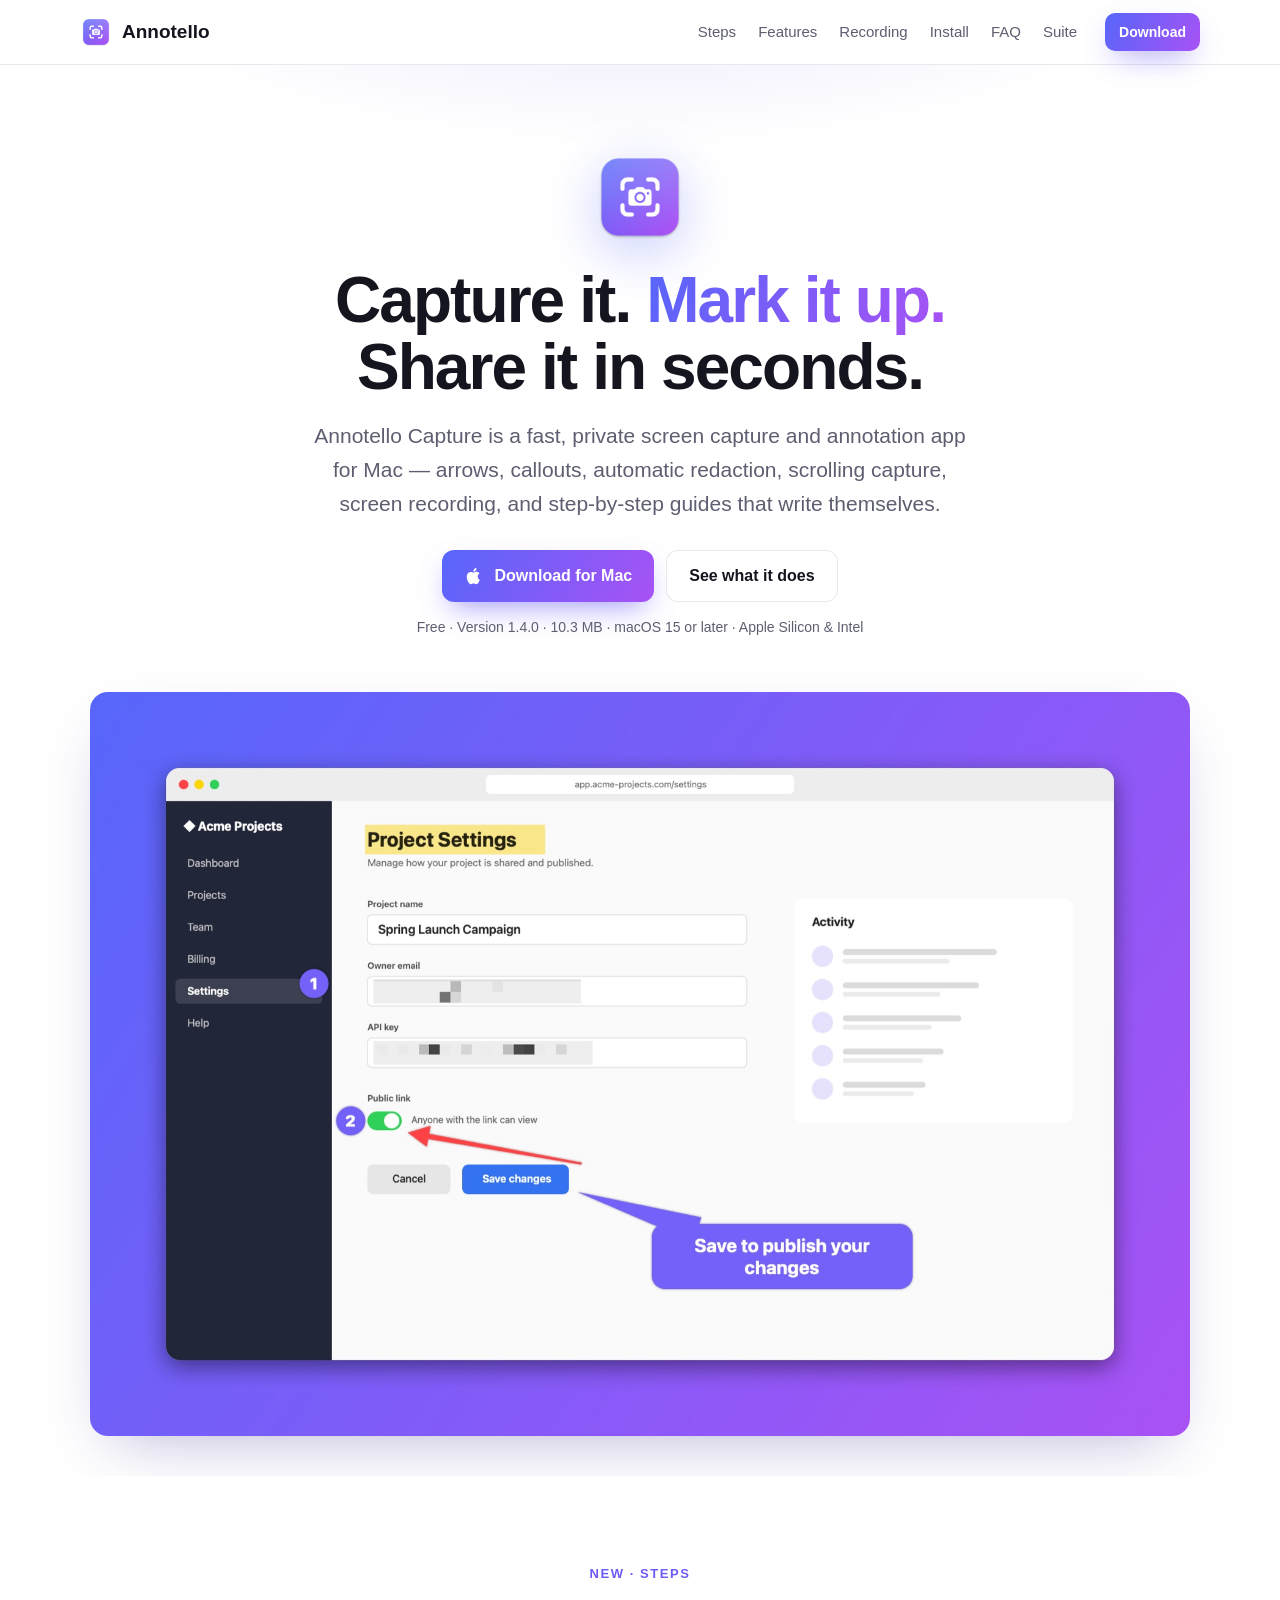
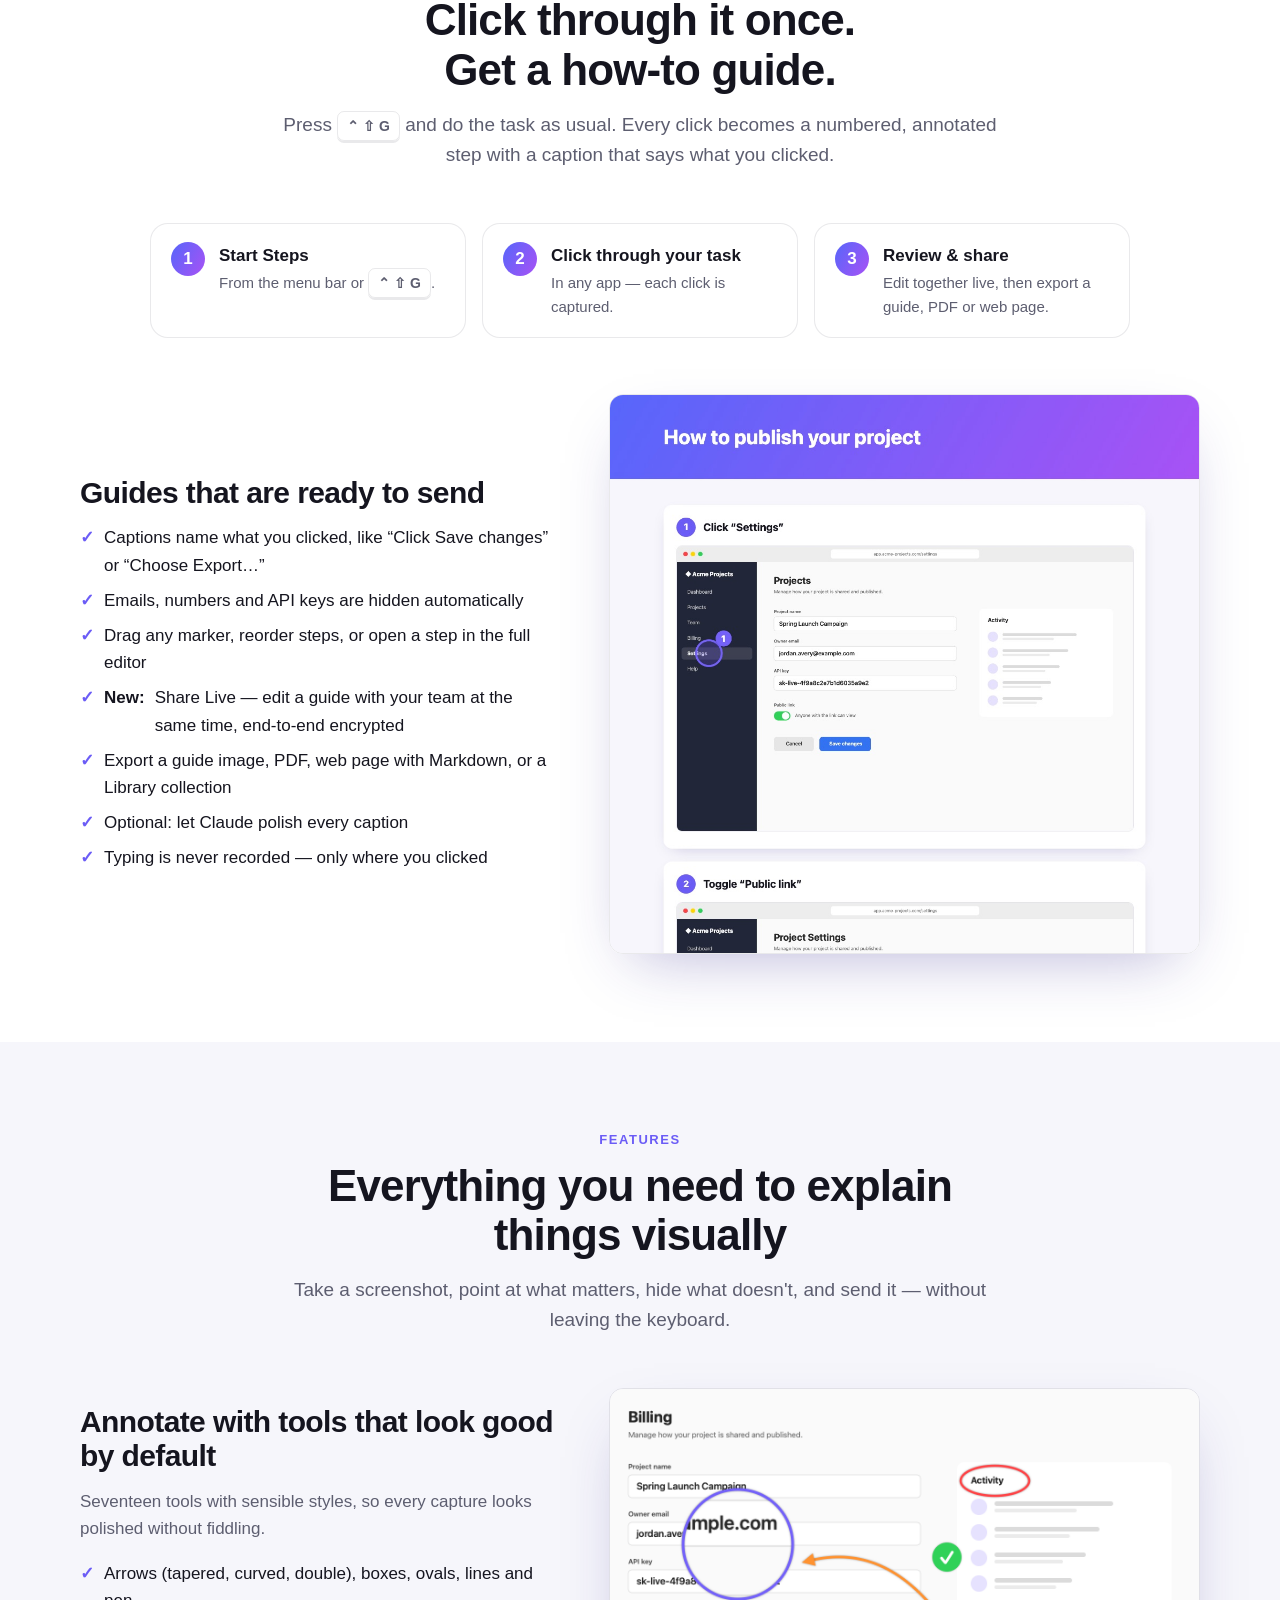
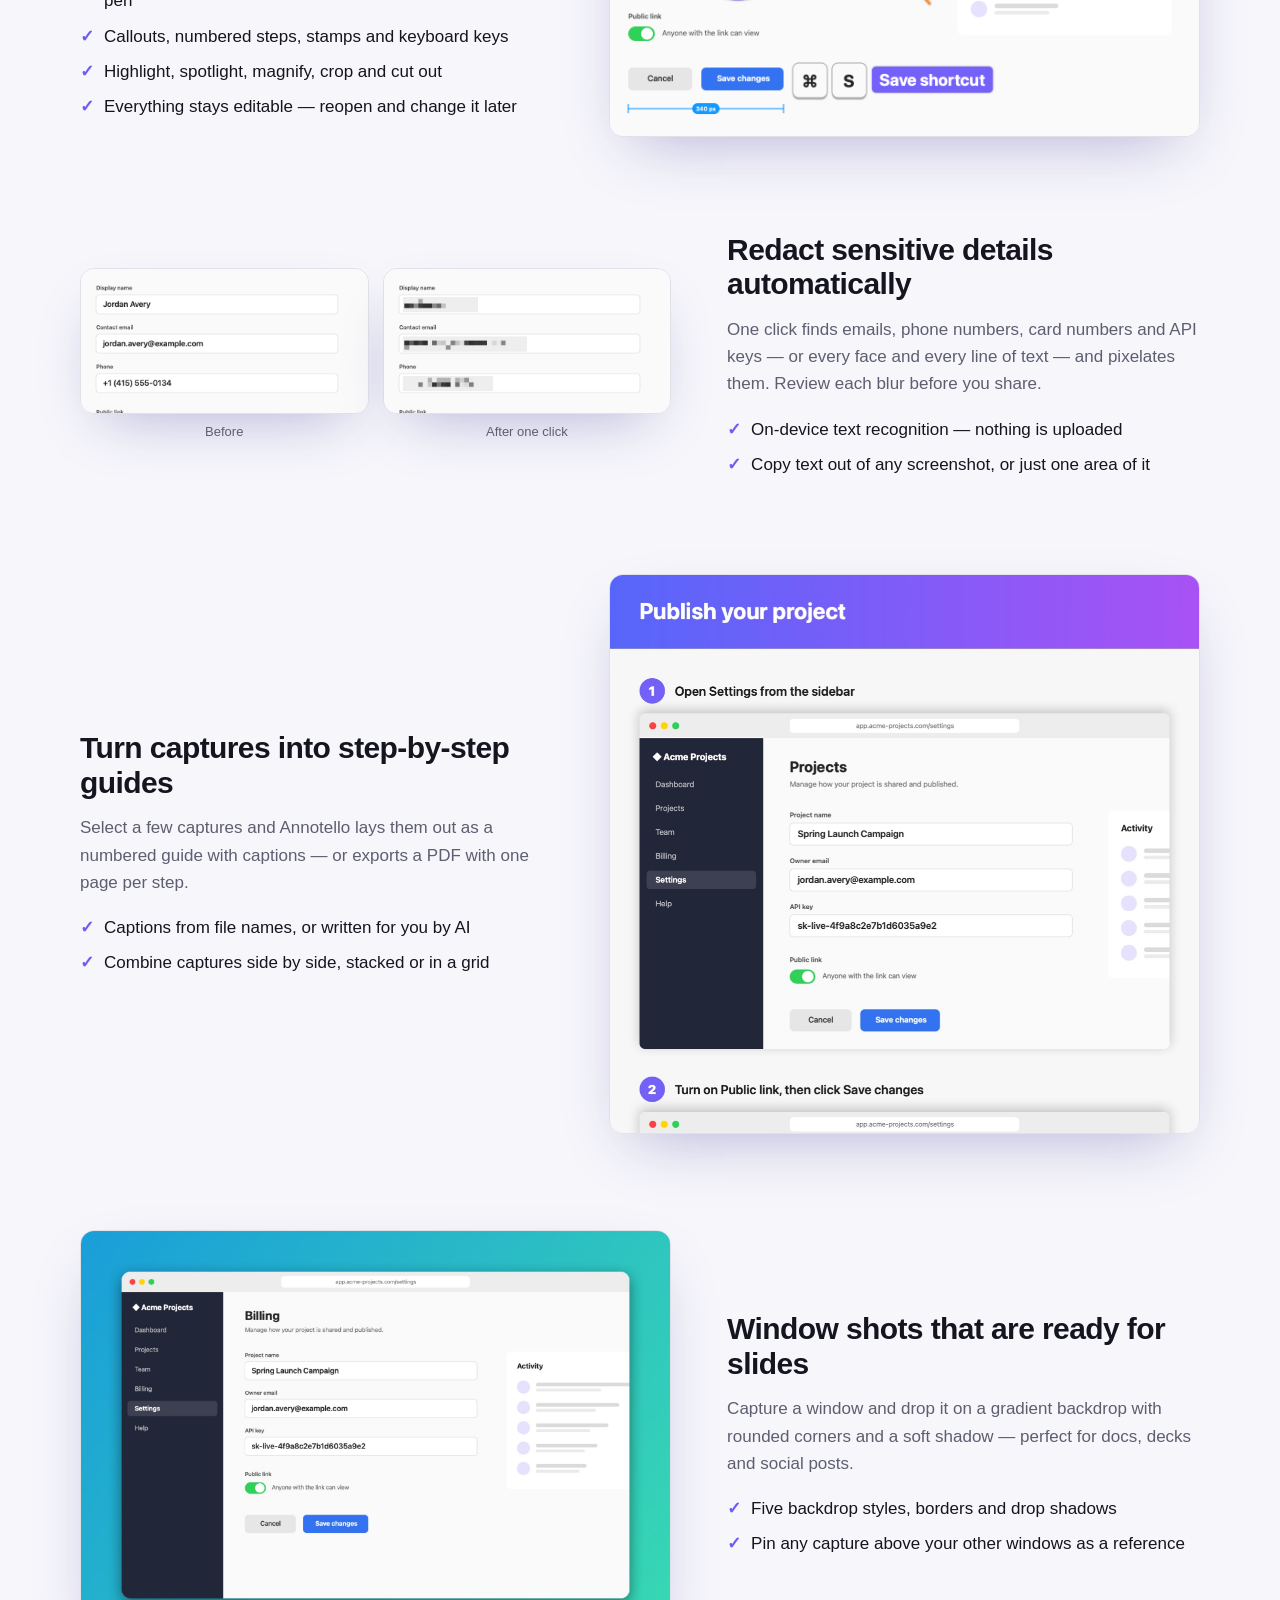
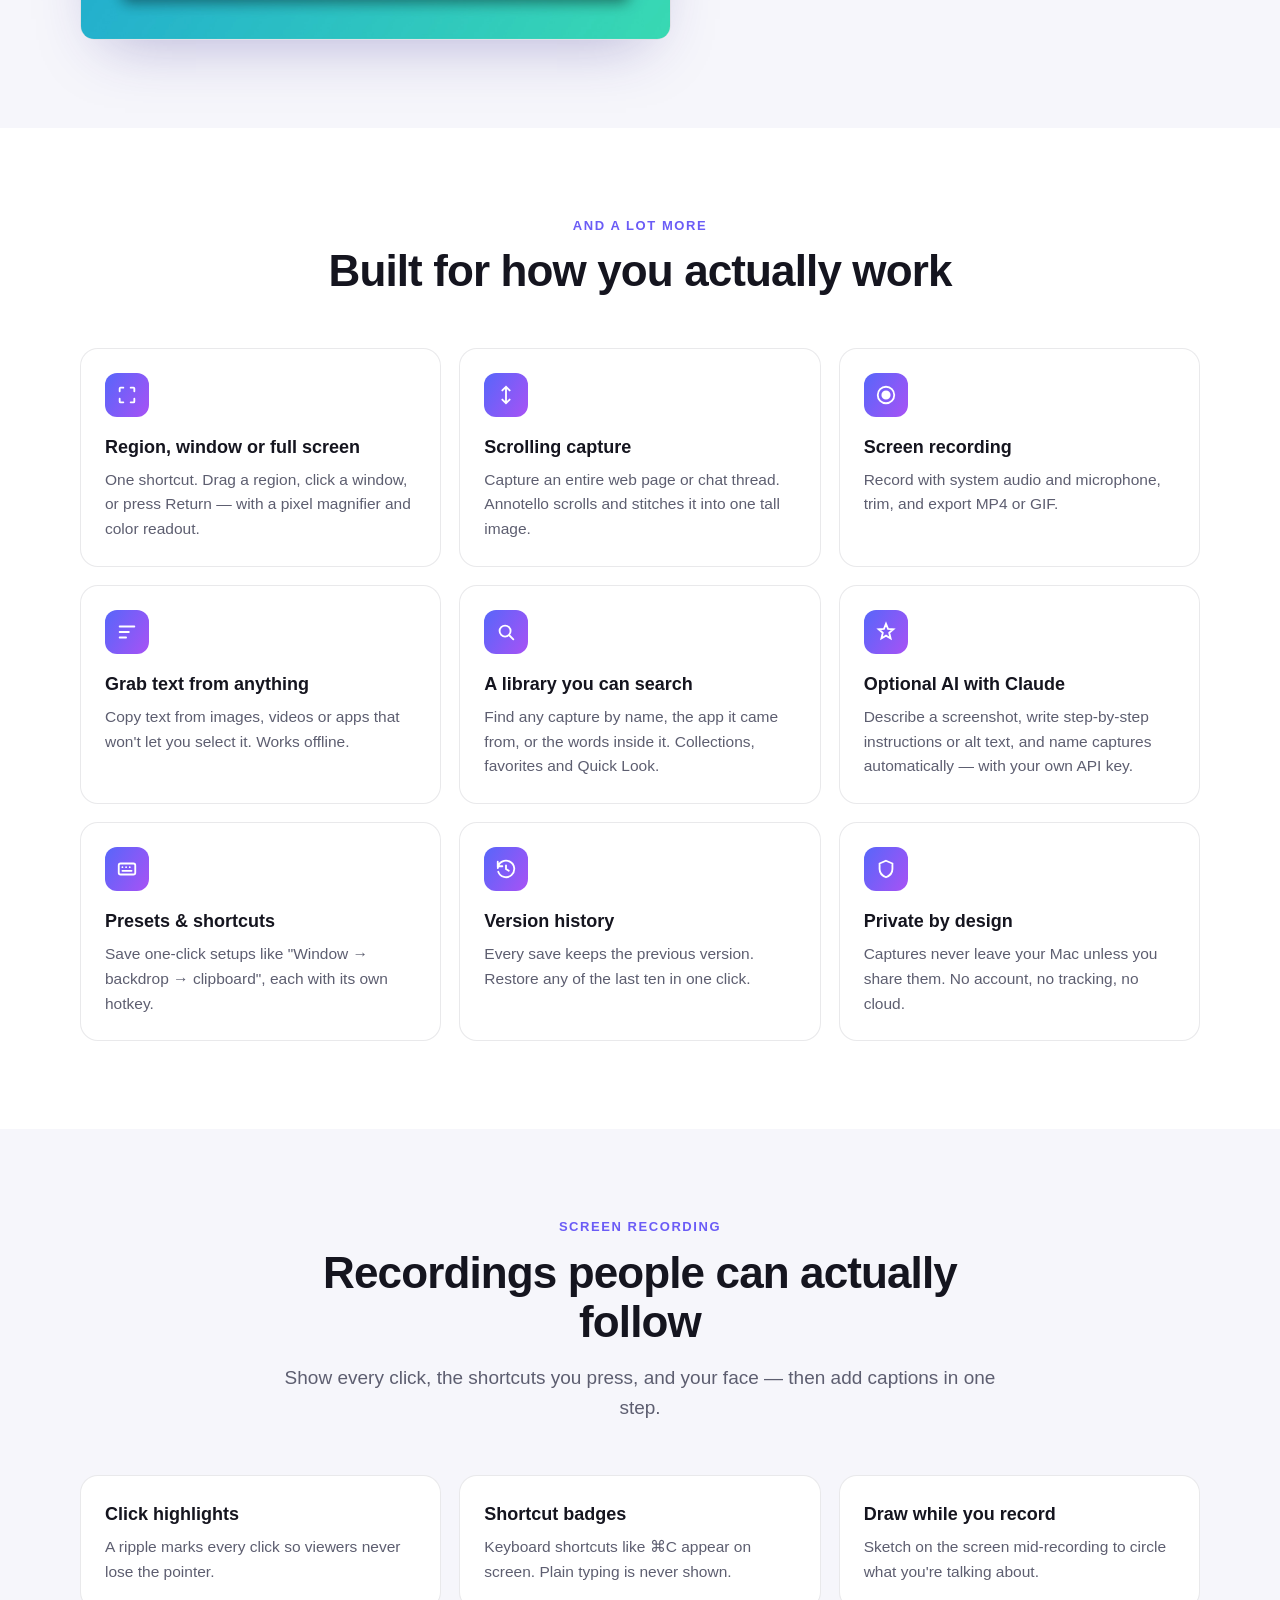
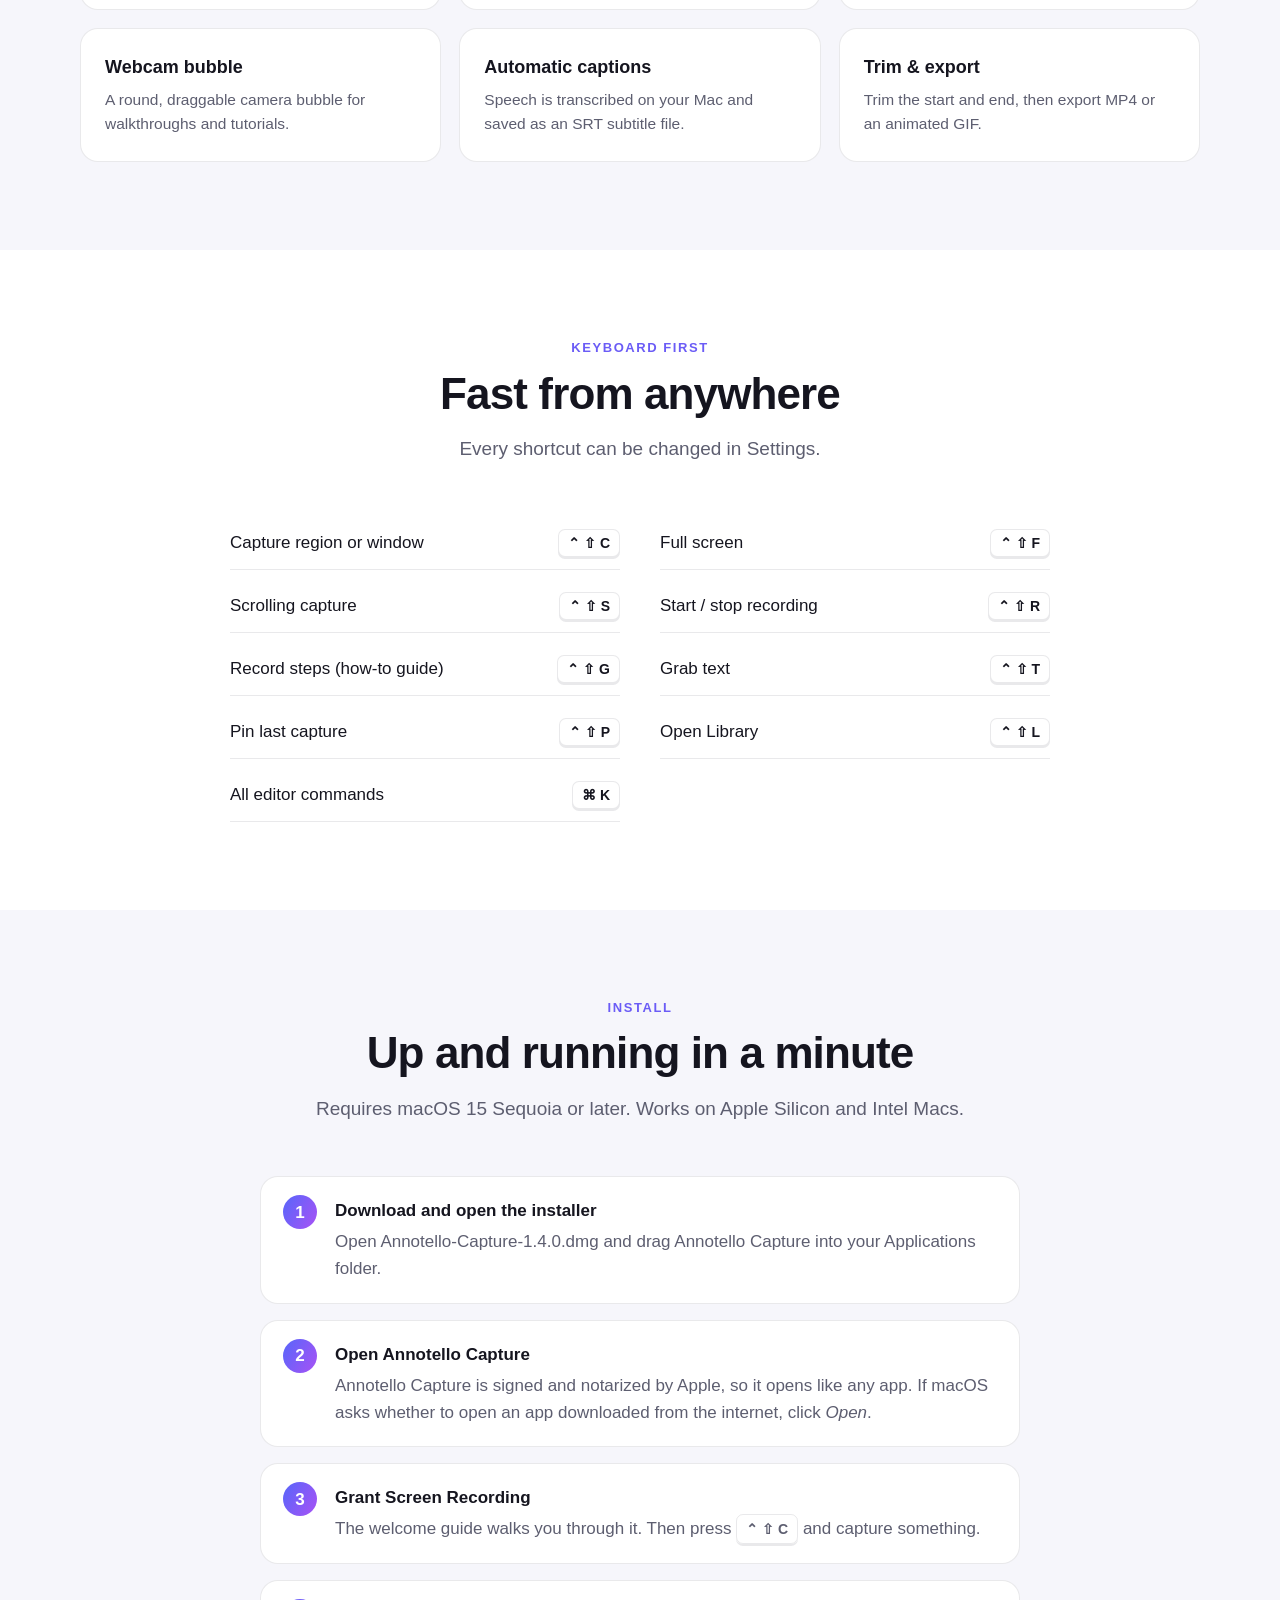
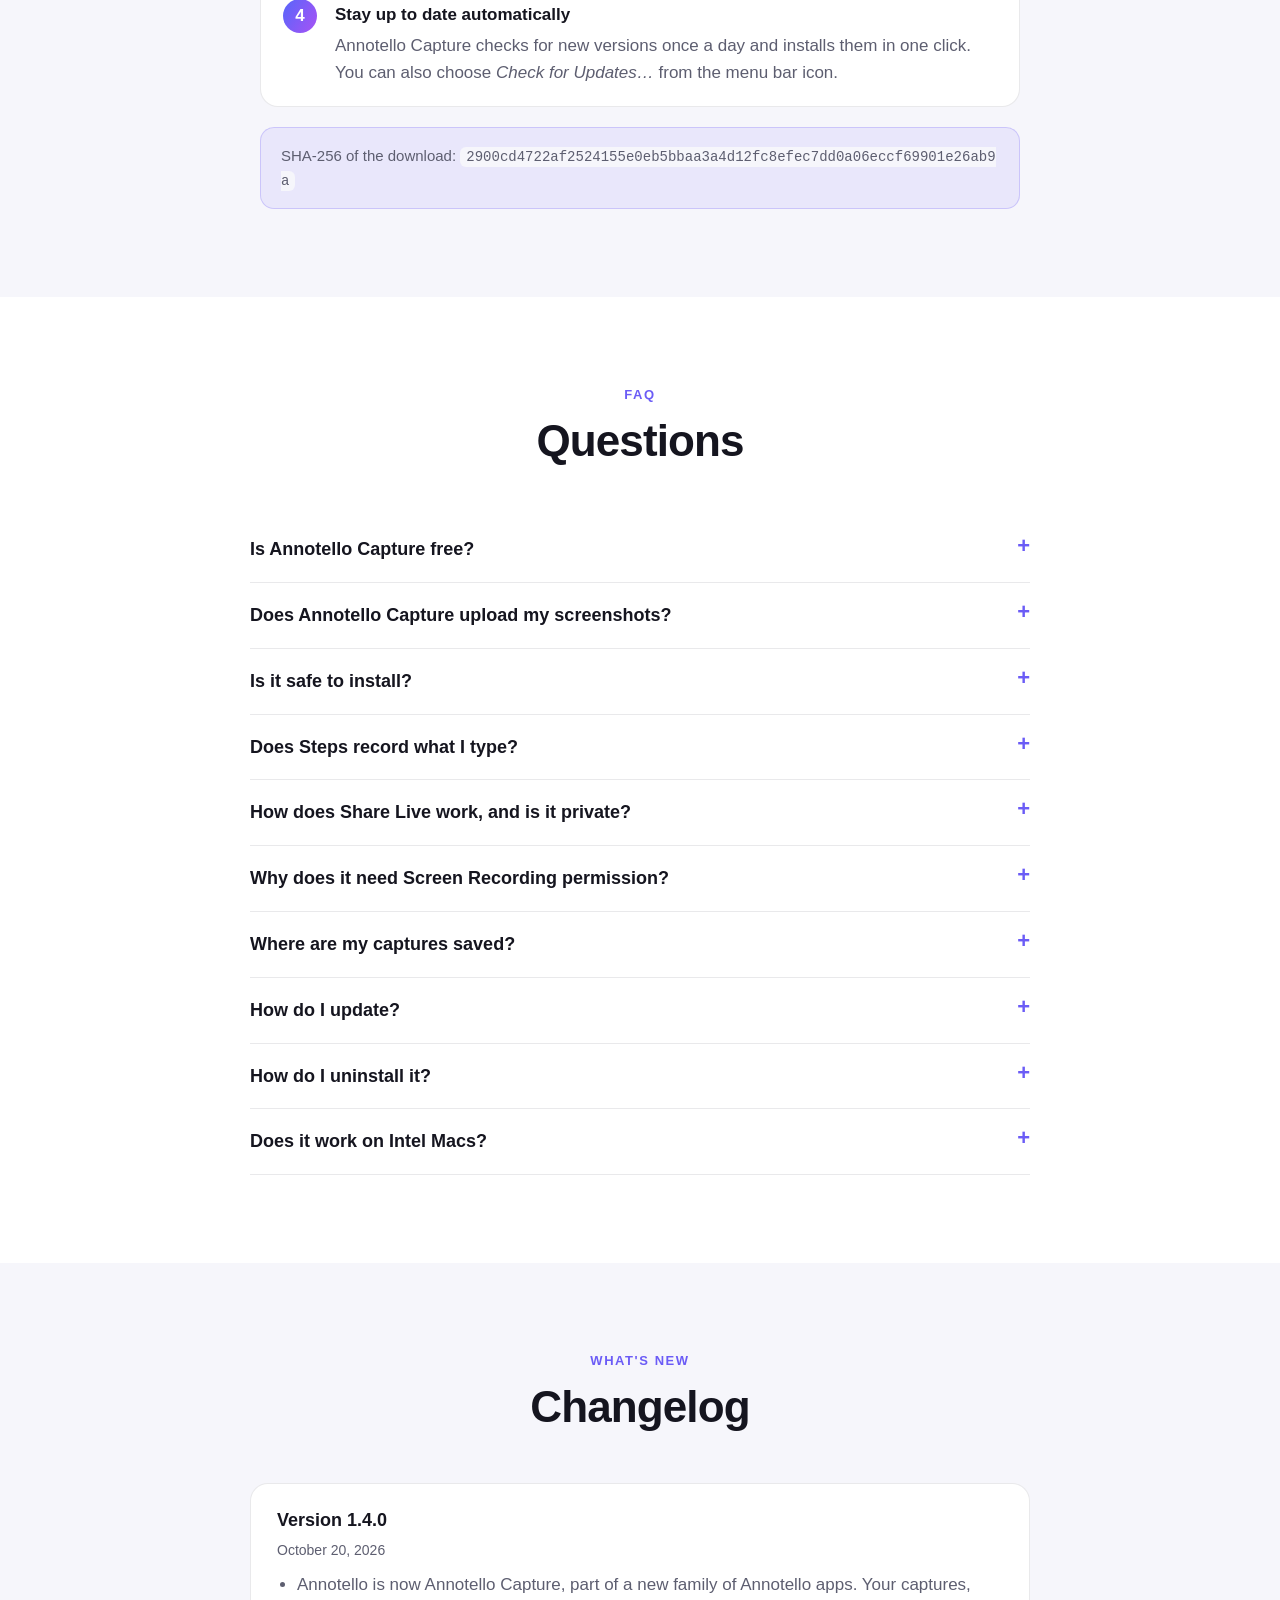
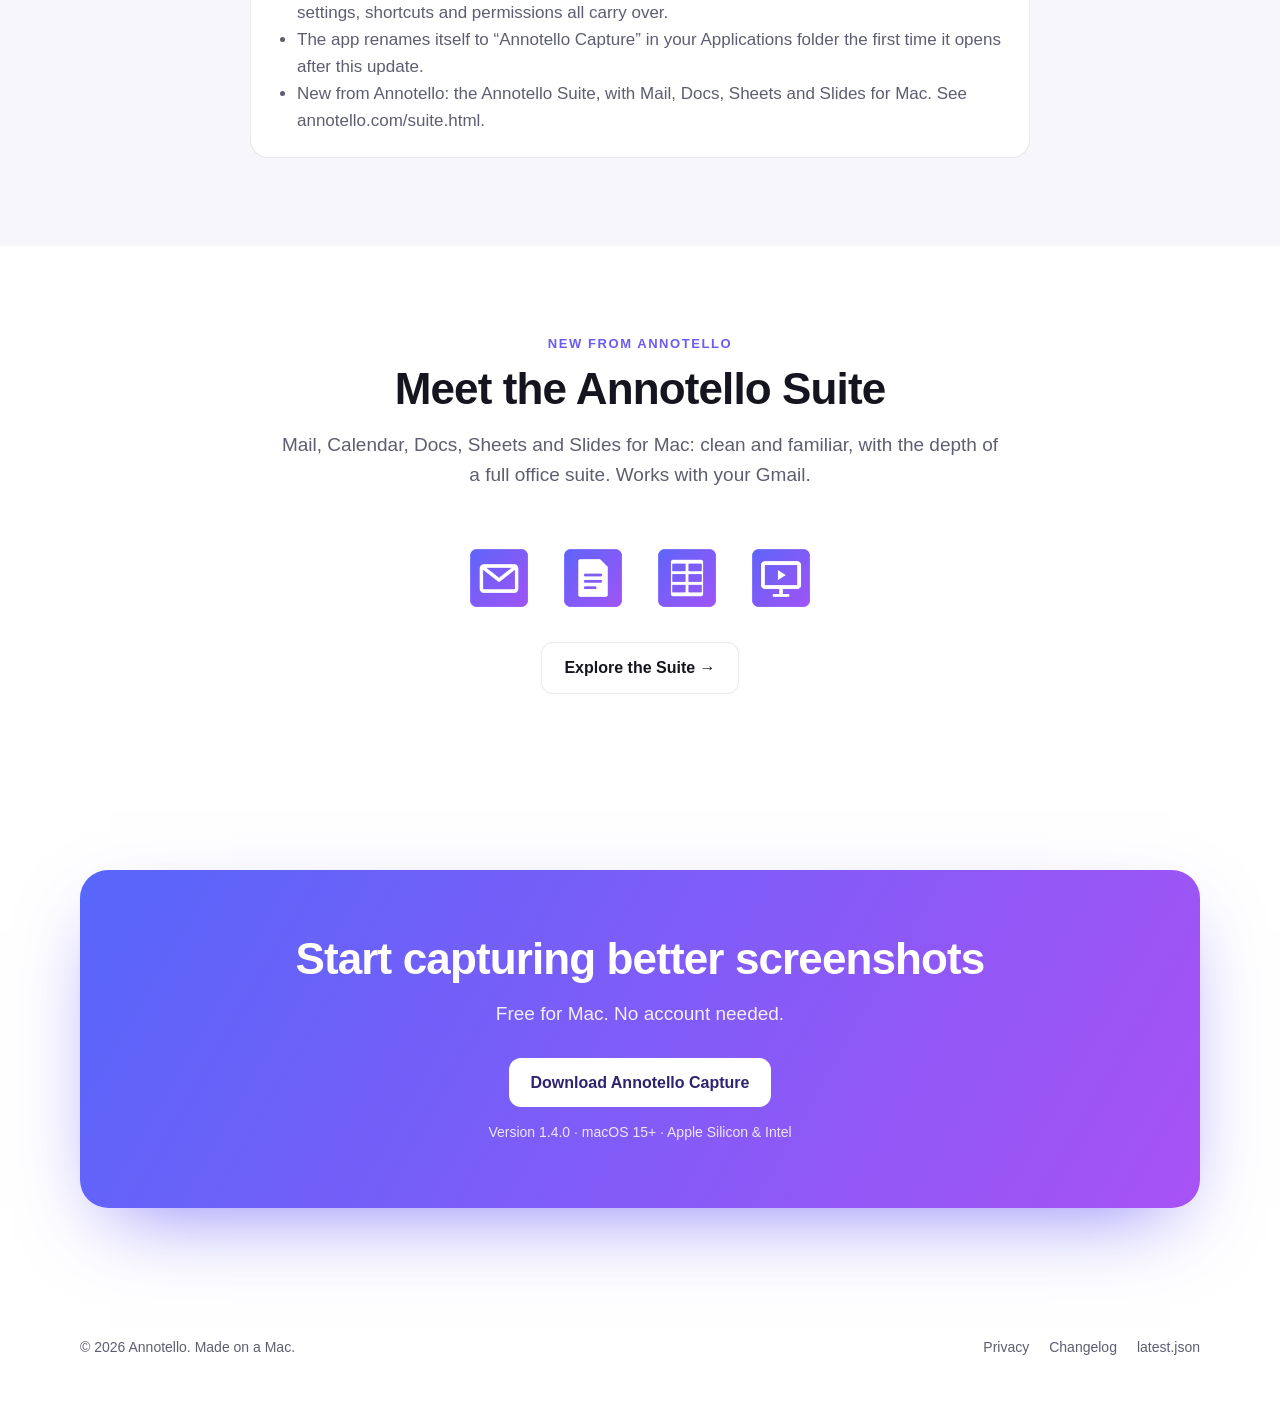
==== commit 453fbab5: "Annotello Capture 1.4.0 + Annotello Suite 0.6.0 Co-Authored-By: Claude Opus 5.5 <noreply@anthropic.c" ====
--- a/index.html
+++ b/index.html
@@ -3,12 +3,12 @@
 <head>
   <meta charset="utf-8">
   <meta name="viewport" content="width=device-width, initial-scale=1">
-  <title>Annotello — Screen capture & annotation for Mac</title>
-  <meta name="description" content="Annotello is a free Mac app to capture, annotate, redact and record your screen. Arrows, callouts, step numbers, scrolling capture, screen recording with captions, and a searchable library.">
+  <title>Annotello Capture — Screen capture & annotation for Mac</title>
+  <meta name="description" content="Annotello Capture is a free Mac app to capture, annotate, redact and record your screen. Arrows, callouts, step numbers, scrolling capture, screen recording with captions, and a searchable library.">
   <meta name="theme-color" content="#6b5cf6">
   <link rel="icon" href="assets/favicon.png">
   <link rel="apple-touch-icon" href="assets/icon.png">
-  <meta property="og:title" content="Annotello — Screen capture & annotation for Mac">
+  <meta property="og:title" content="Annotello Capture — Screen capture & annotation for Mac">
   <meta property="og:description" content="Capture, mark up, redact and record your screen. Free for macOS.">
   <meta property="og:image" content="https://annotello.com/assets/hero.jpg">
   <meta property="og:url" content="https://annotello.com/">
@@ -28,8 +28,9 @@
       <a href="#recording">Recording</a>
       <a href="#install">Install</a>
       <a href="#faq">FAQ</a>
+      <a href="suite.html">Suite</a>
     </nav>
-    <a class="btn btn-primary btn-small dl-link" href="downloads/Annotello-1.3.0.dmg">Download</a>
+    <a class="btn btn-primary btn-small dl-link" href="downloads/Annotello-Capture-1.4.0.dmg">Download</a>
   </div>
 </header>
 
@@ -38,17 +39,17 @@
   <!-- Hero -->
   <section class="hero">
     <div class="wrap">
-      <img class="hero-icon" src="assets/icon.png" alt="Annotello app icon">
+      <img class="hero-icon" src="assets/icon.png" alt="Annotello Capture app icon">
       <h1>Capture it. <span class="gradient-text">Mark it up.</span><br>Share it in seconds.</h1>
-      <p class="lead">Annotello is a fast, private screen capture and annotation app for Mac — arrows, callouts, automatic redaction, scrolling capture, screen recording, and step-by-step guides that write themselves.</p>
+      <p class="lead">Annotello Capture is a fast, private screen capture and annotation app for Mac — arrows, callouts, automatic redaction, scrolling capture, screen recording, and step-by-step guides that write themselves.</p>
       <div class="hero-actions">
-        <a class="btn btn-primary dl-link" href="downloads/Annotello-1.3.0.dmg">
+        <a class="btn btn-primary dl-link" href="downloads/Annotello-Capture-1.4.0.dmg">
           <svg viewBox="0 0 24 24" fill="currentColor" aria-hidden="true"><path d="M16.4 12.6c0-2.4 2-3.6 2.1-3.7-1.1-1.7-2.9-1.9-3.5-1.9-1.5-.2-2.9.9-3.7.9-.8 0-1.9-.9-3.2-.8-1.6 0-3.2 1-4 2.5-1.7 3-.4 7.4 1.2 9.8.8 1.2 1.8 2.5 3 2.4 1.2 0 1.7-.8 3.1-.8 1.5 0 1.9.8 3.2.8 1.3 0 2.2-1.2 3-2.4.9-1.4 1.3-2.7 1.3-2.8-.1 0-2.5-1-2.5-4zM14 5.4c.7-.8 1.1-1.9 1-3-1 0-2.1.6-2.8 1.4-.6.7-1.2 1.8-1 2.9 1.1.1 2.1-.5 2.8-1.3z"/></svg>
           Download for Mac
         </a>
         <a class="btn" href="#features">See what it does</a>
       </div>
-      <div class="meta">Free · Version <span class="dl-version">1.3.0</span> · <span class="dl-size">10.3 MB</span> · macOS 15 or later · Apple Silicon &amp; Intel</div>
+      <div class="meta">Free · Version <span class="dl-version">1.4.0</span> · <span class="dl-size">10.3 MB</span> · macOS 15 or later · Apple Silicon &amp; Intel</div>
       <img class="hero-shot" src="assets/hero.jpg" alt="A settings page annotated in Annotello with numbered steps, a highlighted title, blurred email and API key, an arrow and a callout, on a purple gradient backdrop" width="1800" height="1218">
     </div>
   </section>
@@ -255,10 +256,10 @@
         <p>Requires macOS 15 Sequoia or later. Works on Apple Silicon and Intel Macs.</p>
       </div>
       <ol class="steps">
-        <li><strong>Download and open the installer</strong><p>Open <span class="dl-file">Annotello-1.3.0.dmg</span> and drag Annotello into your Applications folder.</p></li>
-        <li><strong>Open Annotello</strong><p>Annotello is signed and notarized by Apple, so it opens like any app. If macOS asks whether to open an app downloaded from the internet, click <em>Open</em>.</p></li>
+        <li><strong>Download and open the installer</strong><p>Open <span class="dl-file">Annotello-Capture-1.4.0.dmg</span> and drag Annotello Capture into your Applications folder.</p></li>
+        <li><strong>Open Annotello Capture</strong><p>Annotello Capture is signed and notarized by Apple, so it opens like any app. If macOS asks whether to open an app downloaded from the internet, click <em>Open</em>.</p></li>
         <li><strong>Grant Screen Recording</strong><p>The welcome guide walks you through it. Then press <kbd>⌃ ⇧ C</kbd> and capture something.</p></li>
-        <li><strong>Stay up to date automatically</strong><p>Annotello checks for new versions once a day and installs them in one click. You can also choose <em>Check for Updates…</em> from the menu bar icon.</p></li>
+        <li><strong>Stay up to date automatically</strong><p>Annotello Capture checks for new versions once a day and installs them in one click. You can also choose <em>Check for Updates…</em> from the menu bar icon.</p></li>
       </ol>
       <div class="note">
         SHA-256 of the download: <code class="checksum dl-sha">see latest.json</code>
@@ -274,15 +275,15 @@
         <h2>Questions</h2>
       </div>
       <div class="faq">
-        <details><summary>Is Annotello free?</summary><p>Yes. There's no account, subscription or trial.</p></details>
-        <details><summary>Does Annotello upload my screenshots?</summary><p>No. Captures, recordings, text recognition, redaction and captions all happen on your Mac. The only exceptions are features you turn on yourself: AI actions (sent to Anthropic using your own API key) and "Upload &amp; Copy Link" (sent to Imgur).</p></details>
-        <details><summary>Is it safe to install?</summary><p>Yes. Since version 1.2.2, Annotello is signed with an Apple Developer ID and notarized by Apple, which scans it for malicious software. Updates are also cryptographically signed, so Annotello only installs updates that come from us.</p></details>
+        <details><summary>Is Annotello Capture free?</summary><p>Yes. There's no account, subscription or trial.</p></details>
+        <details><summary>Does Annotello Capture upload my screenshots?</summary><p>No. Captures, recordings, text recognition, redaction and captions all happen on your Mac. The only exceptions are features you turn on yourself: AI actions (sent to Anthropic using your own API key) and "Upload &amp; Copy Link" (sent to Imgur).</p></details>
+        <details><summary>Is it safe to install?</summary><p>Yes. Since version 1.2.2, Annotello Capture is signed with an Apple Developer ID and notarized by Apple, which scans it for malicious software. Updates are also cryptographically signed, so Annotello only installs updates that come from us.</p></details>
         <details><summary>Does Steps record what I type?</summary><p>No. Steps captures a screenshot when you click and notes which button, menu or field you clicked. It never records keystrokes or the contents of text fields. With Accessibility permission allowed, captions can name what you clicked; without it they simply say which app you clicked in.</p></details>
         <details><summary>How does Share Live work, and is it private?</summary><p>Click <em>Share Live</em> in a Steps guide to get a private link. Anyone you send it to can open it in Annotello and edit the guide with you at the same time: captions, order, markers and screenshots stay in sync. Everything is end-to-end encrypted on your Mac before it's sent. The key is part of the link and never reaches our servers, so we can't see your guides. With "Hide emails, numbers &amp; keys" on, screenshots are blurred before they're shared. Guides nobody opens for 90 days are deleted automatically.</p></details>
         <details><summary>Why does it need Screen Recording permission?</summary><p>macOS requires it for any app that captures the screen. Microphone, Camera, Accessibility and Speech Recognition are optional and only used for the features that need them.</p></details>
         <details><summary>Where are my captures saved?</summary><p>In <em>Pictures › Annotello</em> by default. You can change the folder — including to iCloud Drive — in Settings.</p></details>
-        <details><summary>How do I update?</summary><p>From version 1.2.2 on, Annotello updates itself: it checks daily and asks before installing. Choose <em>Check for Updates…</em> from the menu bar icon to check right away, or turn automatic checks off in Settings › General. On 1.2.1 or earlier, download 1.2.2 once and replace the app in Applications. Your captures and settings are kept.</p></details>
-        <details><summary>How do I uninstall it?</summary><p>Quit Annotello and drag it from Applications to the Trash. Your captures stay in Pictures › Annotello until you delete them.</p></details>
+        <details><summary>How do I update?</summary><p>From version 1.2.2 on, Annotello Capture updates itself: it checks daily and asks before installing. Choose <em>Check for Updates…</em> from the menu bar icon to check right away, or turn automatic checks off in Settings › General. On 1.2.1 or earlier, download 1.2.2 once and replace the app in Applications. Your captures and settings are kept.</p></details>
+        <details><summary>How do I uninstall it?</summary><p>Quit Annotello Capture and drag it from Applications to the Trash. Your captures stay in Pictures › Annotello until you delete them.</p></details>
         <details><summary>Does it work on Intel Macs?</summary><p>Yes — the download runs natively on both Apple Silicon and Intel. macOS 15 Sequoia or later is required.</p></details>
       </div>
     </div>
@@ -297,15 +298,33 @@
       </div>
       <div class="changelog">
         <div class="release">
-          <h4>Version <span class="dl-version">1.3.0</span></h4>
+          <h4>Version <span class="dl-version">1.4.0</span></h4>
           <div class="date dl-date">October 2026</div>
           <ul class="dl-notes">
-            <li>First public release of Annotello.</li>
-            <li>Capture presets, screen-recording extras (clicks, keys, webcam, drawing) and automatic captions.</li>
-            <li>Step guides, Measure tool, ⌘K command palette and version history.</li>
-          </ul>
-        </div>
-      </div>
+            <li>Annotello is now Annotello Capture, part of a new family of Annotello apps. Your captures, settings, shortcuts and permissions all carry over.</li>
+            <li>The app renames itself to “Annotello Capture” in your Applications folder the first time it opens after this update.</li>
+            <li>New from Annotello: the Annotello Suite, with Mail, Docs, Sheets and Slides for Mac.</li>
+          </ul>
+        </div>
+      </div>
+    </div>
+  </section>
+
+  <!-- Annotello Suite teaser -->
+  <section id="suite-teaser">
+    <div class="wrap">
+      <div class="section-head">
+        <div class="eyebrow">New from Annotello</div>
+        <h2>Meet the Annotello Suite</h2>
+        <p>Mail, Calendar, Docs, Sheets and Slides for Mac: clean and familiar, with the depth of a full office suite. Works with your Gmail.</p>
+      </div>
+      <div style="display:flex;gap:22px;justify-content:center;flex-wrap:wrap;margin-bottom:28px">
+        <img src="assets/suite-icon-mail.png" alt="Annotello Mail" width="72" height="72">
+        <img src="assets/suite-icon-docs.png" alt="Annotello Docs" width="72" height="72">
+        <img src="assets/suite-icon-sheets.png" alt="Annotello Sheets" width="72" height="72">
+        <img src="assets/suite-icon-slides.png" alt="Annotello Slides" width="72" height="72">
+      </div>
+      <div style="text-align:center"><a class="btn" href="suite.html">Explore the Suite →</a></div>
     </div>
   </section>
 
@@ -315,8 +334,8 @@
       <div class="cta-box">
         <h2>Start capturing better screenshots</h2>
         <p>Free for Mac. No account needed.</p>
-        <a class="btn dl-link" href="downloads/Annotello-1.3.0.dmg">Download Annotello</a>
-        <div class="meta">Version <span class="dl-version">1.3.0</span> · macOS 15+ · Apple Silicon &amp; Intel</div>
+        <a class="btn dl-link" href="downloads/Annotello-Capture-1.4.0.dmg">Download Annotello Capture</a>
+        <div class="meta">Version <span class="dl-version">1.4.0</span> · macOS 15+ · Apple Silicon &amp; Intel</div>
       </div>
     </div>
   </section>
